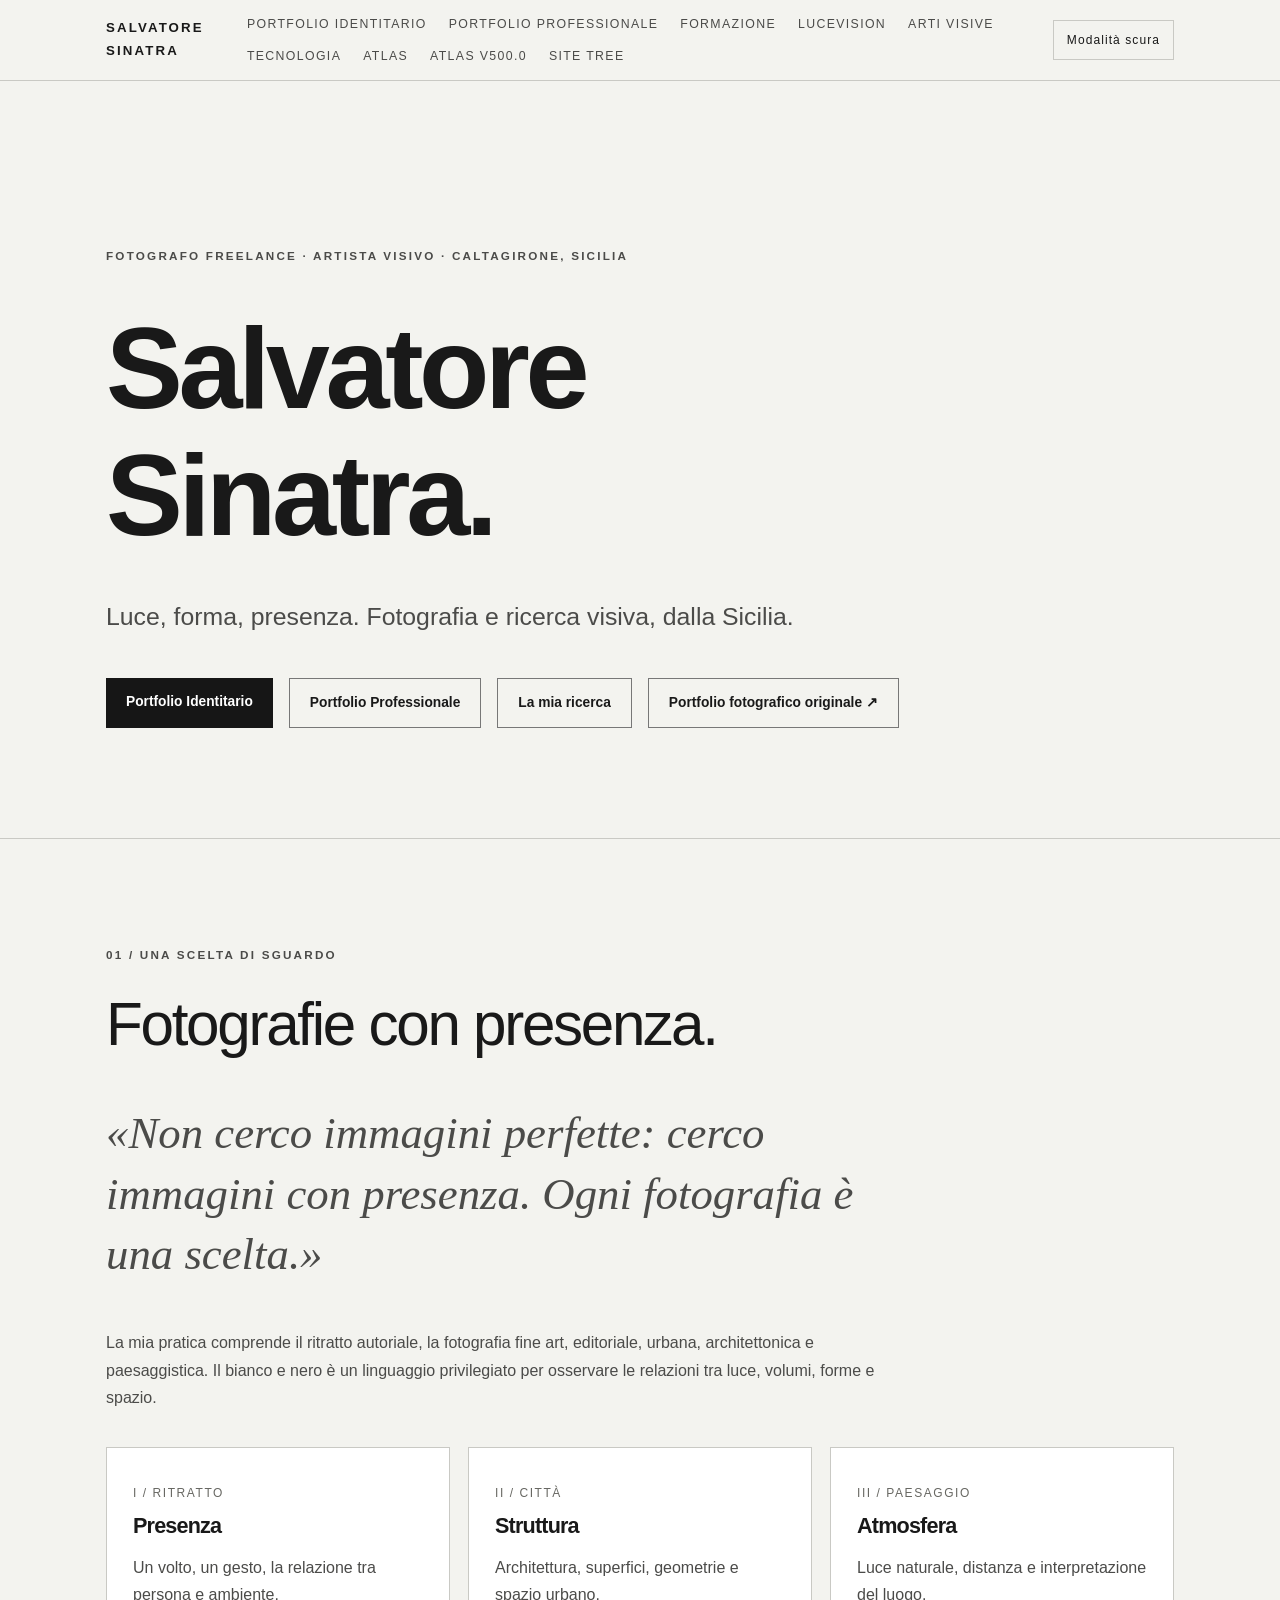
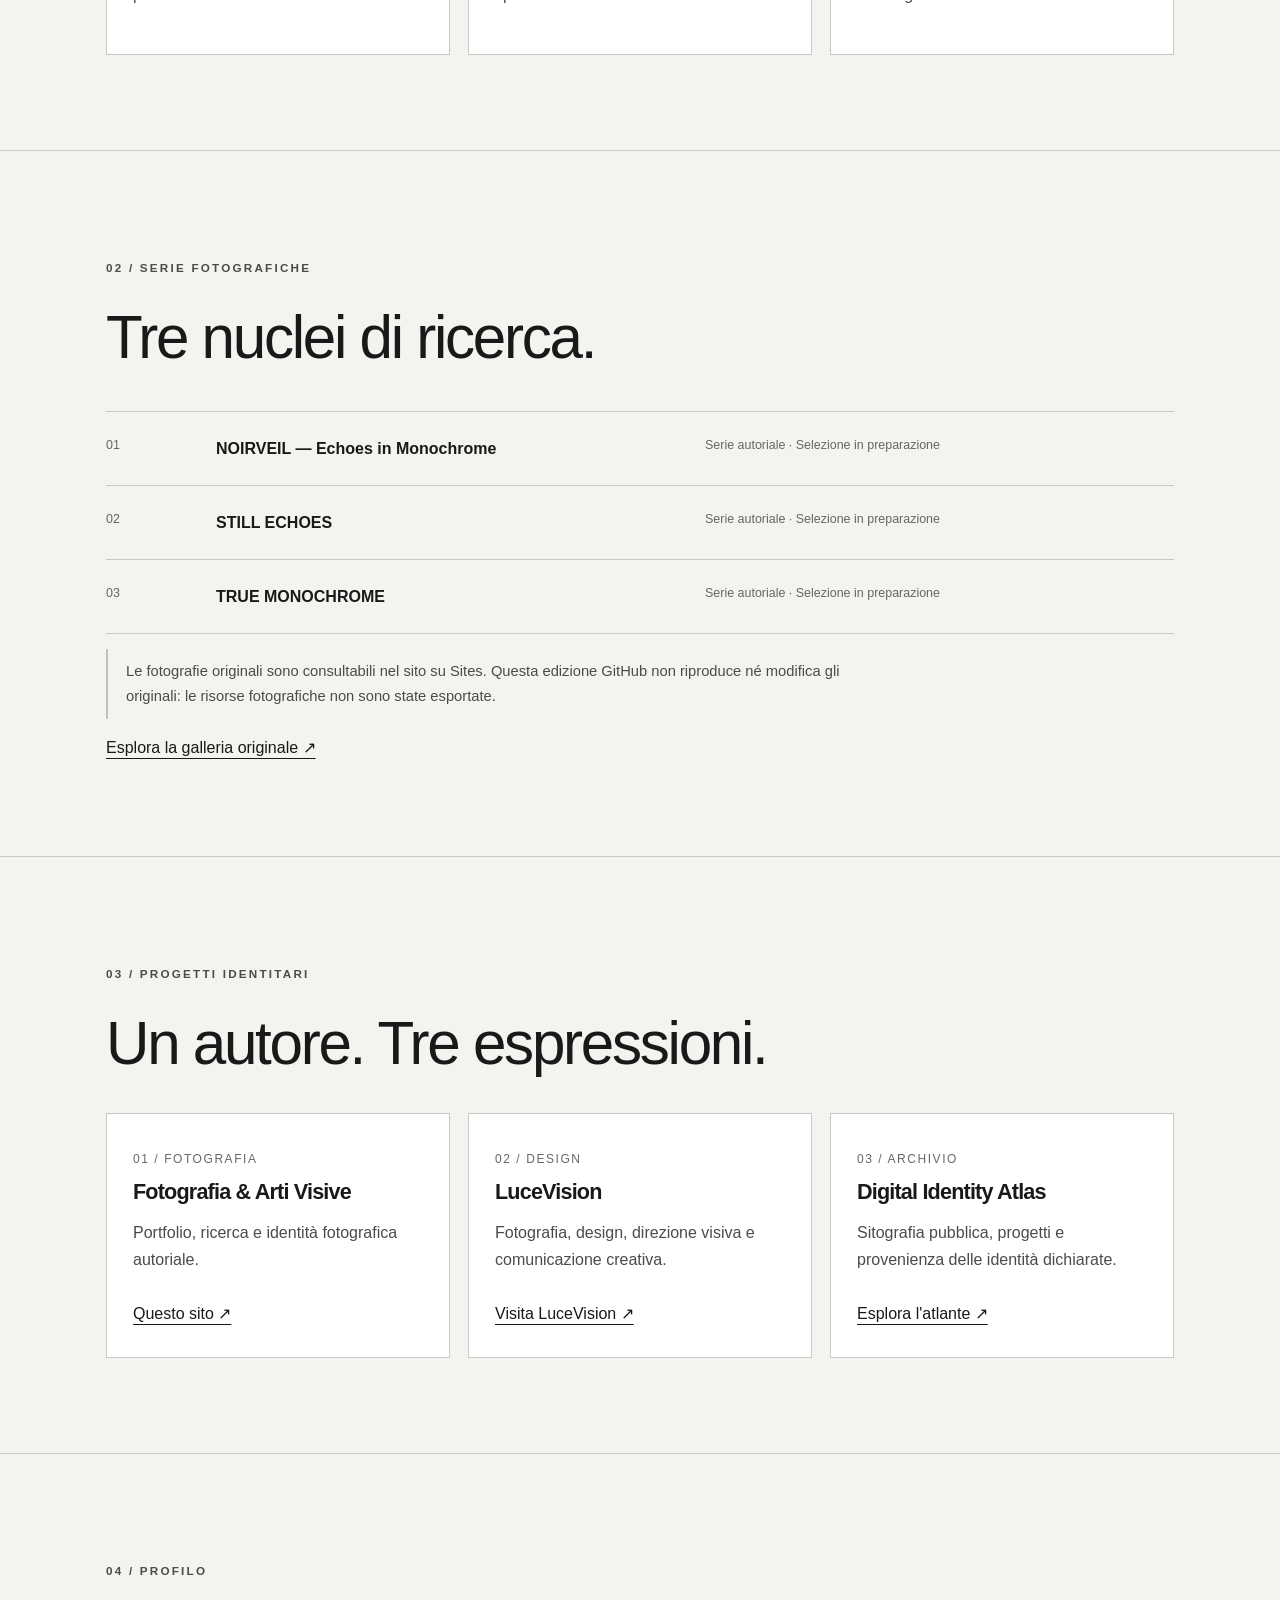
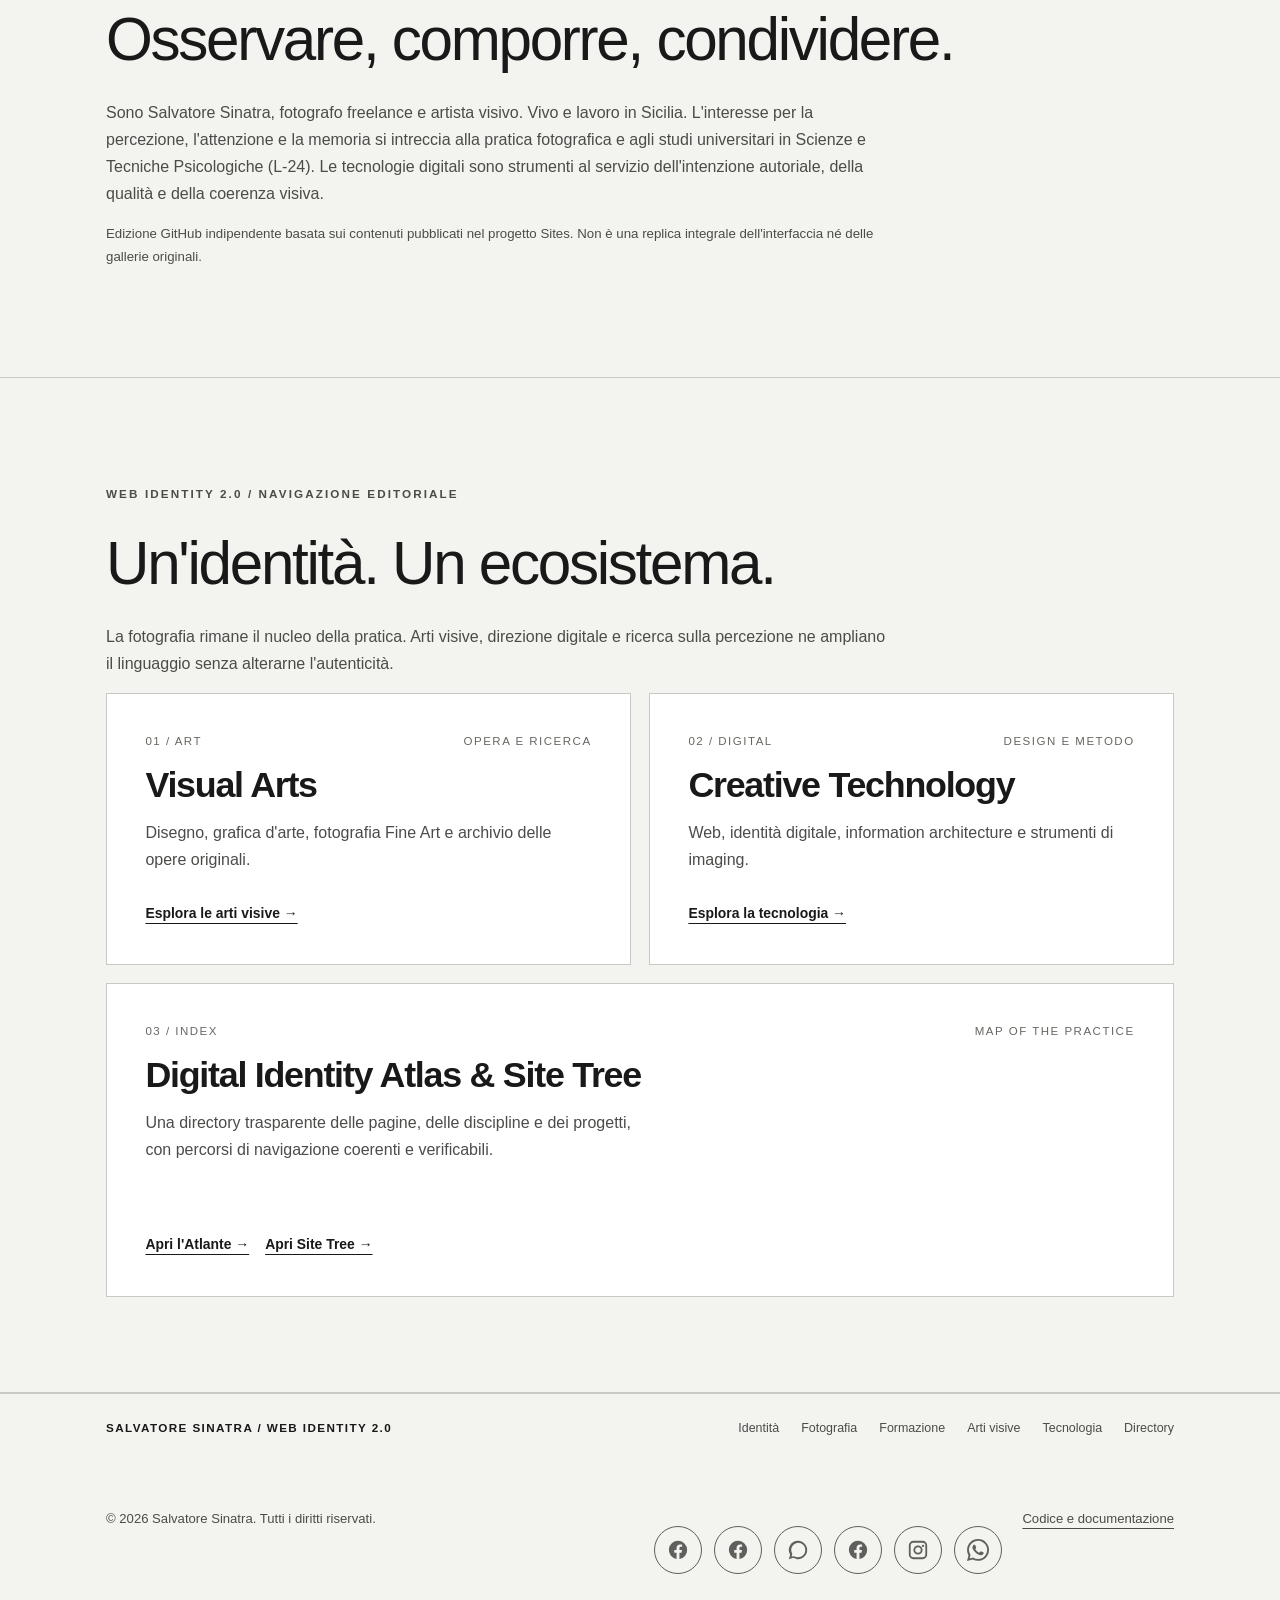
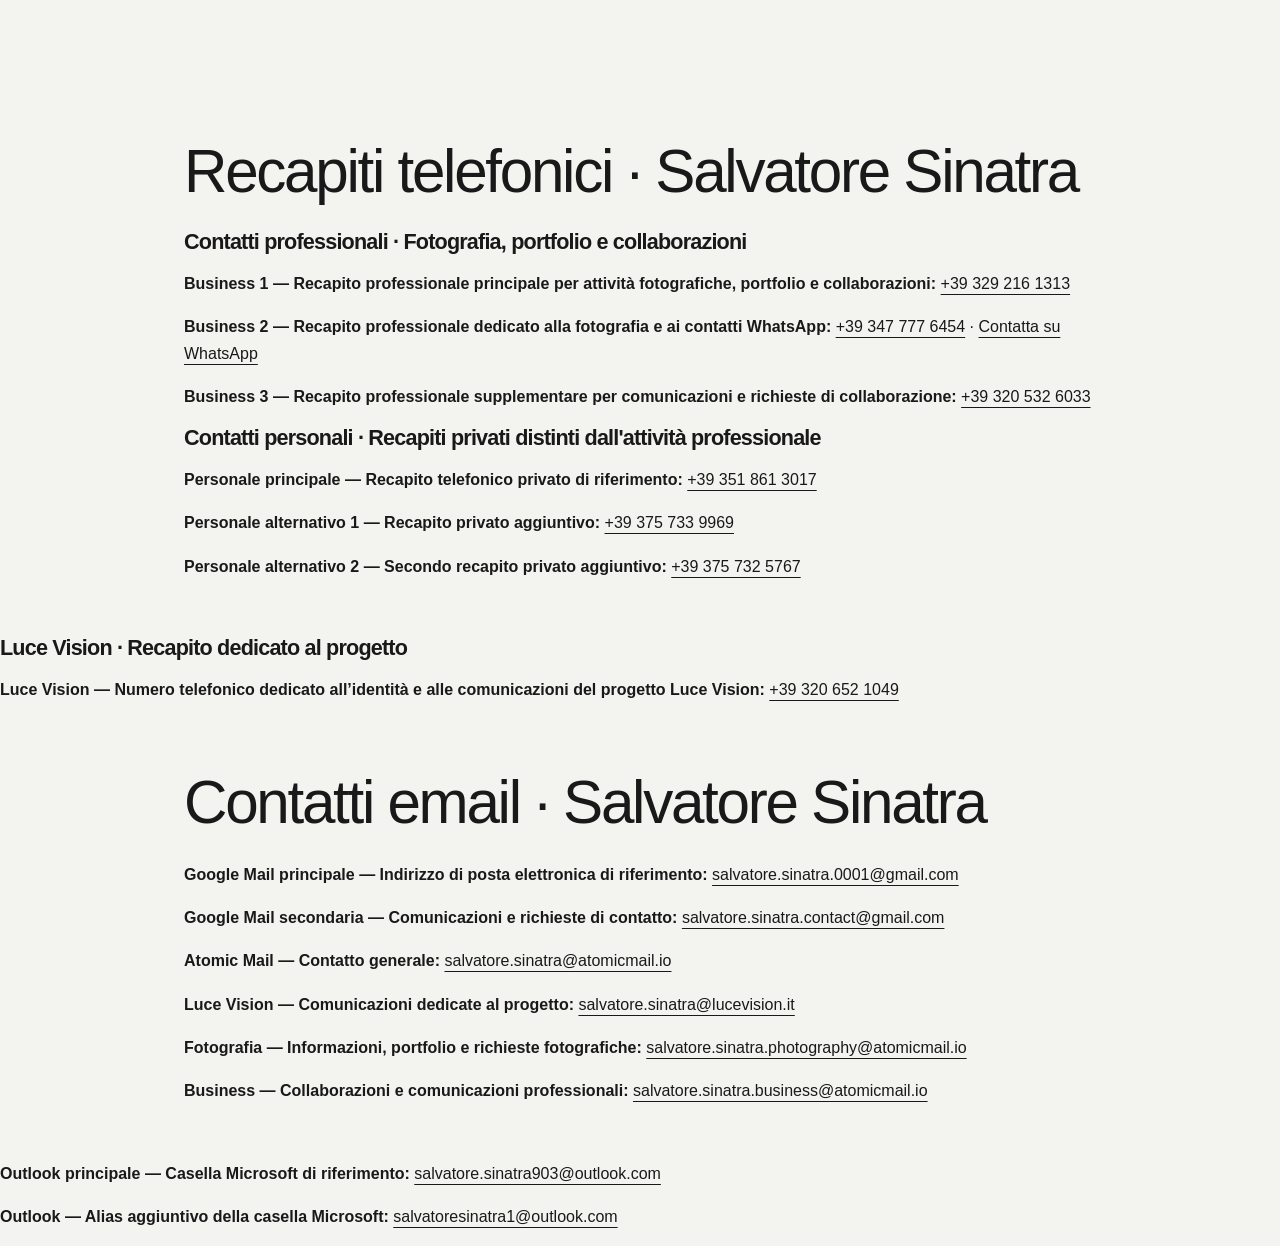
==== docs/index.html @ 0457f33d "Add confirmed Outlook primary email and Outlook alias" ====
<!doctype html><html lang="it"><head><meta charset="utf-8"><meta name="viewport" content="width=device-width,initial-scale=1"><meta name="description" content="Salvatore Sinatra, fotografo freelance e artista visivo a Caltagirone, Sicilia. Esplora identità, fotografia fine art, portfolio professionale e ricerca visiva."><meta name="theme-color" content="#0a0a0a"><meta name="robots" content="index,follow"><link rel="canonical" href="https://salvatoresinatra0001-ux.github.io/salvatore-sinatra-web/"><meta property="og:type" content="website"><meta property="og:title" content="Salvatore Sinatra | Fotografo e artista visivo in Sicilia"><meta property="og:description" content="Salvatore Sinatra, fotografo freelance e artista visivo a Caltagirone, Sicilia. Esplora identità, fotografia fine art, portfolio professionale e ricerca visiva."><title>Salvatore Sinatra | Fotografo e artista visivo in Sicilia</title><link rel="stylesheet" href="assets/style.css"><link rel="stylesheet" href="assets/identity-v2.css"><script src="assets/identity-v2.js" defer></script><meta name="author" content="Salvatore Sinatra"><meta name="referrer" content="strict-origin-when-cross-origin"><meta property="og:locale" content="it_IT"><meta property="og:site_name" content="Salvatore Sinatra"><meta property="og:url" content="https://salvatoresinatra0001-ux.github.io/salvatore-sinatra-web/"><meta name="twitter:card" content="summary"><meta name="twitter:title" content="Salvatore Sinatra | Fotografo e artista visivo in Sicilia"><meta name="twitter:description" content="Salvatore Sinatra, fotografo freelance e artista visivo a Caltagirone, Sicilia. Esplora identità, fotografia fine art, portfolio professionale e ricerca visiva."><script type="application/ld+json">{"@context":"https://schema.org","@graph":[{"@type":"Person","@id":"https://salvatoresinatra0001-ux.github.io/salvatore-sinatra-web/#salvatore-sinatra","name":"Salvatore Sinatra","url":"https://salvatoresinatra0001-ux.github.io/salvatore-sinatra-web/","jobTitle":["Freelance Photographer","Visual Artist"],"description":"Fotografo freelance e artista visivo con base a Caltagirone, Sicilia. Studente universitario L-24 in Scienze e Tecniche Psicologiche.","homeLocation":{"@type":"Place","name":"Caltagirone, Sicilia, Italia"},"knowsAbout":["Fine Art Photography","Editorial Photography","Black and White Photography","Portrait Photography","Visual Arts","Visual Communication"],"sameAs":["https://www.facebook.com/salvatore.sinatra.00.01","https://www.facebook.com/profile.php?id=61594648539977","https://www.instagram.com/salvatoresinatraofficial/","https://github.com/salvatoresinatra0001-ux"]},{"@type":"WebSite","@id":"https://salvatoresinatra0001-ux.github.io/salvatore-sinatra-web/#website","url":"https://salvatoresinatra0001-ux.github.io/salvatore-sinatra-web/","name":"Salvatore Sinatra | Fotografo e artista visivo in Sicilia","description":"Salvatore Sinatra, fotografo freelance e artista visivo a Caltagirone, Sicilia. Esplora identità, fotografia fine art, portfolio professionale e ricerca visiva.","inLanguage":"it-IT","about":{"@id":"https://salvatoresinatra0001-ux.github.io/salvatore-sinatra-web/#salvatore-sinatra"},"isPartOf":{"@id":"https://salvatoresinatra0001-ux.github.io/salvatore-sinatra-web/#website"}}]}</script><link rel="icon" type="image/svg+xml" href="favicon.svg"><meta name="design-system-version" content="10.0"><style id="ss-design-system-v10">:root{--ss10-black:#080808;--ss10-white:#f5f5f2;--ss10-muted:#a8a8a4;--ss10-border:#3b3b3b}html{scroll-behavior:smooth}body{font-kerning:normal;-webkit-font-smoothing:antialiased}img{max-width:100%;height:auto}img:not([width]):not([height]){object-fit:contain}a,button{transition:color .2s ease,border-color .2s ease,background-color .2s ease}a:focus-visible,button:focus-visible{outline:2px solid currentColor;outline-offset:4px}h1,h2,h3{text-wrap:balance}p{overflow-wrap:break-word}main{min-width:0}@media(prefers-reduced-motion:reduce){*,*::before,*::after{scroll-behavior:auto!important;animation-duration:.01ms!important;transition-duration:.01ms!important}}@media(max-width:600px){body{overflow-x:hidden}nav{max-width:100%;flex-wrap:wrap}}.ss-v10-signature{font:500 10px/1.5 system-ui,sans-serif;letter-spacing:.2em;text-transform:uppercase;opacity:.65}.ss-v10-links{display:flex;gap:16px;flex-wrap:wrap;align-items:center;justify-content:center;padding:18px 5%;border-top:1px solid currentColor;font:500 11px/1.6 system-ui,sans-serif;letter-spacing:.1em;text-transform:uppercase}.ss-v10-links a{text-decoration:underline;text-underline-offset:4px}.ss-v10-links a:hover{opacity:.65}</style></head><body><a href="#contenuto" class="skip">Vai al contenuto</a><header class="site-header"><div class="wrap bar"><a class="wordmark" href="index.html">Salvatore Sinatra</a><nav class="nav" aria-label="Navigazione principale"><a href="identity/">Portfolio Identitario</a><a href="professional/">Portfolio Professionale</a><a href="academic/">Formazione</a><a href="lucevision/">LuceVision</a><a href="visual-arts/">Arti visive</a><a href="creative-technology/">Tecnologia</a><a href="identity-atlas/">Atlas</a><a href="identity-atlas-v500/">Atlas V500.0</a><a href="site-tree/">Site Tree</a></nav><button class="theme-toggle" data-identity-theme-toggle type="button" aria-pressed="false">Modalità chiara</button></div></header><main id="contenuto">
<section class="hero"><div class="wrap"><p class="eyebrow">Fotografo freelance · Artista visivo · Caltagirone, Sicilia</p><h1>Salvatore<br>Sinatra<span aria-hidden="true">.</span></h1><p class="lead">Luce, forma, presenza. Fotografia e ricerca visiva, dalla Sicilia.</p><div class="actions"><a class="action" href="identity/">Portfolio Identitario</a><a class="action action-secondary" href="professional/">Portfolio Professionale</a><a class="action action-secondary" href="#fotografia">La mia ricerca</a><a class="action action-secondary" href="https://salvatore-sinatra.free-trail-0346.chatgpt.site" target="_blank" rel="noopener noreferrer">Portfolio fotografico originale ↗</a></div></div></section>
<section id="fotografia" class="section"><div class="wrap"><p class="eyebrow">01 / Una scelta di sguardo</p><h2>Fotografie con presenza.</h2><p class="statement">«Non cerco immagini perfette: cerco immagini con presenza. Ogni fotografia è una scelta.»</p><p>La mia pratica comprende il ritratto autoriale, la fotografia fine art, editoriale, urbana, architettonica e paesaggistica. Il bianco e nero è un linguaggio privilegiato per osservare le relazioni tra luce, volumi, forme e spazio.</p><div class="columns"><article class="panel"><span class="index">I / RITRATTO</span><h3>Presenza</h3><p>Un volto, un gesto, la relazione tra persona e ambiente.</p></article><article class="panel"><span class="index">II / CITTÀ</span><h3>Struttura</h3><p>Architettura, superfici, geometrie e spazio urbano.</p></article><article class="panel"><span class="index">III / PAESAGGIO</span><h3>Atmosfera</h3><p>Luce naturale, distanza e interpretazione del luogo.</p></article></div></div></section>
<section class="section"><div class="wrap"><p class="eyebrow">02 / Serie fotografiche</p><h2>Tre nuclei di ricerca.</h2><div class="list-rows"><div class="list-row"><span>01</span><strong>NOIRVEIL — Echoes in Monochrome</strong><span>Serie autoriale · Selezione in preparazione</span></div><div class="list-row"><span>02</span><strong>STILL ECHOES</strong><span>Serie autoriale · Selezione in preparazione</span></div><div class="list-row"><span>03</span><strong>TRUE MONOCHROME</strong><span>Serie autoriale · Selezione in preparazione</span></div></div><p class="note">Le fotografie originali sono consultabili nel sito su Sites. Questa edizione GitHub non riproduce né modifica gli originali: le risorse fotografiche non sono state esportate.</p><a href="https://salvatore-sinatra.free-trail-0346.chatgpt.site" target="_blank" rel="noopener noreferrer">Esplora la galleria originale ↗</a></div></section>
<section id="progetti" class="section"><div class="wrap"><p class="eyebrow">03 / Progetti identitari</p><h2>Un autore. Tre espressioni.</h2><div class="columns"><article class="panel"><span class="index">01 / FOTOGRAFIA</span><h3>Fotografia & Arti Visive</h3><p>Portfolio, ricerca e identità fotografica autoriale.</p><a href="index.html">Questo sito ↗</a></article><article class="panel"><span class="index">02 / DESIGN</span><h3>LuceVision</h3><p>Fotografia, design, direzione visiva e comunicazione creativa.</p><a href="lucevision/">Visita LuceVision ↗</a></article><article class="panel"><span class="index">03 / ARCHIVIO</span><h3>Digital Identity Atlas</h3><p>Sitografia pubblica, progetti e provenienza delle identità dichiarate.</p><a href="identity-atlas/">Esplora l'atlante ↗</a></article></div></div></section>
<section class="section"><div class="wrap"><p class="eyebrow">04 / Profilo</p><h2>Osservare, comporre, condividere.</h2><p>Sono Salvatore Sinatra, fotografo freelance e artista visivo. Vivo e lavoro in Sicilia. L'interesse per la percezione, l'attenzione e la memoria si intreccia alla pratica fotografica e agli studi universitari in Scienze e Tecniche Psicologiche (L-24). Le tecnologie digitali sono strumenti al servizio dell'intenzione autoriale, della qualità e della coerenza visiva.</p><p class="mini">Edizione GitHub indipendente basata sui contenuti pubblicati nel progetto Sites. Non è una replica integrale dell'interfaccia né delle gallerie originali.</p></div></section><section class="section" id="ecosistema"><div class="wrap">
<p class="identity-eyebrow">Web Identity 2.0 / Navigazione editoriale</p>
<h2>Un'identità. Un ecosistema.</h2>
<p>La fotografia rimane il nucleo della pratica. Arti visive, direzione digitale e ricerca sulla percezione ne ampliano il linguaggio senza alterarne l'autenticità.</p>
<div class="identity-grid">
<article class="identity-feature"><div class="identity-index"><span>01 / Art</span><span>Opera e ricerca</span></div><h3>Visual Arts</h3><p>Disegno, grafica d'arte, fotografia Fine Art e archivio delle opere originali.</p><a href="visual-arts/">Esplora le arti visive →</a></article>
<article class="identity-feature"><div class="identity-index"><span>02 / Digital</span><span>Design e metodo</span></div><h3>Creative Technology</h3><p>Web, identità digitale, information architecture e strumenti di imaging.</p><a href="creative-technology/">Esplora la tecnologia →</a></article>
<article class="identity-feature"><div class="identity-index"><span>03 / Index</span><span>Map of the practice</span></div><h3>Digital Identity Atlas &amp; Site Tree</h3><p>Una directory trasparente delle pagine, delle discipline e dei progetti, con percorsi di navigazione coerenti e verificabili.</p>
<div class="actions"><a href="identity-atlas/">Apri l'Atlante →</a><a href="site-tree/">Apri Site Tree →</a></div></article>
</div></div></section></main><nav class="global-explore" aria-label="Altre sezioni"><div class="wrap global-explore-inner"><strong>Salvatore Sinatra / Web Identity 2.0</strong><a href="identity/">Identità</a><a href="professional/">Fotografia</a><a href="academic/">Formazione</a><a href="visual-arts/">Arti visive</a><a href="creative-technology/">Tecnologia</a><a href="site-tree/">Directory</a></div></nav><footer class="footer"><div class="wrap flex"><span>© 2026 Salvatore Sinatra. Tutti i diritti riservati.</span><div class="foot-links"><official-social-links></official-social-links><script src="assets/official-social-links.js" defer></script><a href="https://github.com/salvatoresinatra0001-ux/salvatore-sinatra-web" target="_blank" rel="noopener noreferrer">Codice e documentazione</a></div></div></footer><!-- SS-CONTACTS-START --><section aria-label="Recapiti personali e professionali di Salvatore Sinatra" class="ss-contacts" style="padding:1.5rem;max-width:960px;margin:1rem auto"><h2>Recapiti telefonici · Salvatore Sinatra</h2><h3>Contatti professionali · Fotografia, portfolio e collaborazioni</h3><p><strong>Business 1 — Recapito professionale principale per attività fotografiche, portfolio e collaborazioni:</strong> <a href="tel:+393292161313">+39 329 216 1313</a></p><p><strong>Business 2 — Recapito professionale dedicato alla fotografia e ai contatti WhatsApp:</strong> <a href="tel:+393477776454">+39 347 777 6454</a> · <a href="https://wa.me/393477776454" target="_blank" rel="noopener noreferrer">Contatta su WhatsApp</a></p><p><strong>Business 3 — Recapito professionale supplementare per comunicazioni e richieste di collaborazione:</strong> <a href="tel:+393205326033">+39 320 532 6033</a></p><h3>Contatti personali · Recapiti privati distinti dall'attività professionale</h3><p><strong>Personale principale — Recapito telefonico privato di riferimento:</strong> <a href="tel:+393518613017">+39 351 861 3017</a></p><p><strong>Personale alternativo 1 — Recapito privato aggiuntivo:</strong> <a href="tel:+393757339969">+39 375 733 9969</a></p><p><strong>Personale alternativo 2 — Secondo recapito privato aggiuntivo:</strong> <a href="tel:+393757325767">+39 375 732 5767</a></p></section><h3>Luce Vision · Recapito dedicato al progetto</h3><p><strong>Luce Vision — Numero telefonico dedicato all’identità e alle comunicazioni del progetto Luce Vision:</strong> <a href="tel:+393206521049">+39 320 652 1049</a></p><!-- SS-CONTACTS-END --><!-- SS-EMAILS-START --><section aria-label="Indirizzi email personali e professionali di Salvatore Sinatra" class="ss-emails" style="padding:1.5rem;max-width:960px;margin:1rem auto"><h2>Contatti email · Salvatore Sinatra</h2><p><strong>Google Mail principale — Indirizzo di posta elettronica di riferimento:</strong> <a href="mailto:salvatore.sinatra.0001@gmail.com">salvatore.sinatra.0001@gmail.com</a></p><p><strong>Google Mail secondaria — Comunicazioni e richieste di contatto:</strong> <a href="mailto:salvatore.sinatra.contact@gmail.com">salvatore.sinatra.contact@gmail.com</a></p><p><strong>Atomic Mail — Contatto generale:</strong> <a href="mailto:salvatore.sinatra@atomicmail.io">salvatore.sinatra@atomicmail.io</a></p><p><strong>Luce Vision — Comunicazioni dedicate al progetto:</strong> <a href="mailto:salvatore.sinatra@lucevision.it">salvatore.sinatra@lucevision.it</a></p><p><strong>Fotografia — Informazioni, portfolio e richieste fotografiche:</strong> <a href="mailto:salvatore.sinatra.photography@atomicmail.io">salvatore.sinatra.photography@atomicmail.io</a></p><p><strong>Business — Collaborazioni e comunicazioni professionali:</strong> <a href="mailto:salvatore.sinatra.business@atomicmail.io">salvatore.sinatra.business@atomicmail.io</a></p></section><p><strong>Outlook principale — Casella Microsoft di riferimento:</strong> <a href="mailto:salvatore.sinatra903@outlook.com">salvatore.sinatra903@outlook.com</a></p><p><strong>Outlook — Alias aggiuntivo della casella Microsoft:</strong> <a href="mailto:salvatoresinatra1@outlook.com">salvatoresinatra1@outlook.com</a></p><!-- SS-EMAILS-END --></body></html>
---- docs/assets/style.css ----
:root{color-scheme:dark;--bg:#0a0a0a;--panel:#141414;--line:#333;--fg:#f2f0eb;--mute:#b8b6b1;--soft:#8e8c89;--w:1120px}*{box-sizing:border-box}html{scroll-behavior:smooth}body{margin:0;background:var(--bg);color:var(--fg);font:16px/1.7 -apple-system,BlinkMacSystemFont,"Segoe UI",sans-serif}a{color:inherit;text-decoration-thickness:1px;text-underline-offset:5px}a:hover{color:#fff}a:focus-visible,button:focus-visible{outline:2px solid white;outline-offset:4px}.skip{position:absolute;left:-999px;top:0;background:white;color:black;padding:1rem;z-index:99}.skip:focus{left:0}.wrap{max-width:var(--w);margin:auto;padding:0 26px}.site-header{border-bottom:1px solid var(--line)}.bar{display:flex;align-items:center;justify-content:space-between;gap:20px;min-height:80px}.wordmark{font-size:.83rem;font-weight:750;letter-spacing:.16em;text-decoration:none;text-transform:uppercase}.nav{display:flex;flex-wrap:wrap;gap:11px 22px}.nav a{font-size:.77rem;text-transform:uppercase;letter-spacing:.11em;text-decoration:none;color:var(--mute)}.nav a[aria-current=page],.nav a:hover{color:white}.eyebrow{letter-spacing:.19em;font-size:.73rem;text-transform:uppercase;color:var(--mute);font-weight:600}.hero{padding:clamp(90px,12vw,185px) 0 110px;border-bottom:1px solid var(--line)}h1,h2,h3{line-height:1.1;letter-spacing:-.038em}h1{font-size:clamp(3.15rem,9vw,8.6rem);font-weight:550;margin:.34em 0;max-width:990px}h2{font-size:clamp(2.05rem,4.7vw,4rem);font-weight:500;margin:.45em 0 25px}h3{font-size:1.35rem;font-weight:550;margin:.4em 0}.lead{max-width:690px;font-size:clamp(1.13rem,2.3vw,1.55rem);color:var(--mute);line-height:1.55}.section{padding:95px 0;border-bottom:1px solid var(--line)}.section p{max-width:780px;color:var(--mute)}.columns{display:grid;grid-template-columns:repeat(3,minmax(0,1fr));gap:18px;margin-top:36px}.panel{padding:30px 26px;background:var(--panel);border:1px solid #292929;min-height:190px}.panel .index{font-size:.75rem;letter-spacing:.13em;color:var(--soft)}.panel p{color:var(--mute)}.panel a{display:inline-block;margin-top:10px}.wide-panel{padding:35px;border:1px solid var(--line);margin:25px 0}.statement{font-family:Georgia,"Times New Roman",serif;font-style:italic;font-size:clamp(1.7rem,3.5vw,3.2rem);line-height:1.35;max-width:900px}.actions{display:flex;flex-wrap:wrap;gap:16px;margin-top:42px}.action{display:inline-block;background:var(--fg);color:#101010;text-decoration:none;padding:12px 20px;font-weight:650;font-size:.86rem}.action:hover{background:#d6d5d1;color:#101010}.action-secondary{background:transparent;border:1px solid #6b6b6b;color:var(--fg)}.action-secondary:hover{color:black}.mini{font-size:.83rem;color:var(--soft)}.footer{padding:45px 0 80px;font-size:.82rem;color:var(--mute)}.footer .flex{display:flex;justify-content:space-between;gap:25px;flex-wrap:wrap}.foot-links{display:flex;gap:20px;flex-wrap:wrap}.pill{display:inline-block;border:1px solid #555;padding:5px 12px;margin:3px 7px 3px 0;font-size:.78rem;letter-spacing:.05em}.note{border-left:2px solid #bfbfbf;padding:10px 18px;color:var(--mute);font-size:.92rem}ul.simple{padding-left:1.25rem;color:var(--mute)}.list-rows{border-top:1px solid var(--line);margin-top:40px}.list-row{display:grid;grid-template-columns:90px 1fr 1fr;gap:20px;padding:23px 0;border-bottom:1px solid var(--line)}.list-row span{color:var(--soft);font-size:.78rem}.list-row strong{font-weight:550}.list-row a{color:var(--mute)}@media(max-width:760px){.bar{align-items:flex-start;flex-direction:column;padding:24px 0}.nav{gap:12px 18px}.hero{padding:80px 0}.section{padding:68px 0}.columns{grid-template-columns:1fr}.list-row{grid-template-columns:40px 1fr;gap:12px}.list-row a{grid-column:2}}@media(prefers-reduced-motion:reduce){html{scroll-behavior:auto}}
---- docs/assets/identity-v2.css ----
/* Salvatore Sinatra — Identity Web System 2.0 / additive layer */
:root{--identity-gap:clamp(24px,4vw,60px)}
html{scroll-padding-top:24px}
body{transition:background-color .24s ease,color .24s ease}
body[data-theme="light"]{--bg:#f3f3ef;--panel:#fff;--line:#c9c9c4;--fg:#191919;--mute:#4b4b49;--soft:#676762;color-scheme:light}
body[data-theme="dark"]{--bg:#080808;--panel:#141414;--line:#333;--fg:#f4f3ef;--mute:#b8b7b3;--soft:#999792;color-scheme:dark}
body[data-theme="light"] .panel{border-color:var(--line)}
body[data-theme="light"] .nav a[aria-current=page],body[data-theme="light"] .nav a:hover,body[data-theme="light"] a:hover{color:var(--fg)}
body[data-theme="light"] .action{background:#161616;color:#fff}
body[data-theme="light"] .action-secondary{background:transparent;color:var(--fg);border-color:#777}
body[data-theme="light"] .action-secondary:hover{background:#161616;color:#fff}
body[data-theme="light"] .wordmark{color:var(--fg)}
body[data-theme="light"] .site-header{background:var(--bg)}
.site-header{position:relative;z-index:10}
.theme-toggle{background:transparent;color:var(--fg);border:1px solid var(--line);padding:9px 13px;border-radius:0;font:inherit;font-size:.75rem;letter-spacing:.09em;white-space:nowrap;cursor:pointer}
.theme-toggle:hover{border-color:var(--mute)}
.nav a{text-decoration:none}
.nav a:hover{text-decoration:underline;text-underline-offset:.55em}
.identity-eyebrow{font-size:.73rem;letter-spacing:.18em;text-transform:uppercase;color:var(--soft);font-weight:650}
.identity-grid{display:grid;grid-template-columns:repeat(12,minmax(0,1fr));gap:18px}
.identity-feature{grid-column:span 6;padding:clamp(24px,3vw,42px);border:1px solid var(--line);background:var(--panel);display:flex;flex-direction:column;align-items:flex-start;min-height:240px}
.identity-feature:nth-child(3n){grid-column:span 12}
.identity-feature h3{font-size:clamp(1.5rem,2.8vw,2.6rem);letter-spacing:-.035em;margin:14px 0}
.identity-feature p{margin:0 0 auto;max-width:56ch;color:var(--mute)}
.identity-feature a{margin-top:28px;font-size:.87rem;font-weight:600;text-underline-offset:5px}
.identity-index{display:flex;justify-content:space-between;gap:15px;width:100%;font-size:.72rem;text-transform:uppercase;letter-spacing:.13em;color:var(--soft)}
.identity-rule{height:1px;background:var(--line);margin:30px 0}
.identity-split{display:grid;grid-template-columns:minmax(0,1fr) minmax(0,1.5fr);gap:var(--identity-gap)}
.identity-split p{margin-top:0}
.identity-statement{font-family:Georgia,"Times New Roman",serif;font-size:clamp(1.55rem,3vw,3.2rem);font-style:italic;line-height:1.3;max-width:34ch}
.identity-pill{display:inline-block;border:1px solid var(--line);padding:4px 10px;margin:4px 6px 4px 0;color:var(--mute);font-size:.76rem}
.identity-figure{min-height:210px;border:1px solid var(--line);padding:clamp(24px,4vw,50px);display:flex;flex-direction:column;justify-content:space-between;background:var(--panel)}
.identity-figure .large{font-family:Georgia,"Times New Roman",serif;font-size:clamp(2.7rem,8vw,7rem);line-height:1;letter-spacing:-.07em}
.identity-figure small{font-size:.7rem;letter-spacing:.13em;text-transform:uppercase;color:var(--soft)}
.identity-notice{border-left:2px solid var(--fg);padding:12px 20px;color:var(--mute);font-size:.9rem}
.global-explore{border-top:1px solid var(--line);padding:24px 0;background:var(--bg)}
.global-explore-inner{display:flex;flex-wrap:wrap;align-items:center;gap:8px 22px}
.global-explore strong{font-size:.73rem;letter-spacing:.12em;text-transform:uppercase;margin-right:auto}
.global-explore a{font-size:.78rem;color:var(--mute);text-decoration:none}
.global-explore a:hover{color:var(--fg);text-decoration:underline}
@media(max-width:760px){
  .identity-grid{grid-template-columns:1fr}
  .identity-feature,.identity-feature:nth-child(3n){grid-column:span 1;min-height:0}
  .identity-split{grid-template-columns:1fr}
  .global-explore-inner{align-items:flex-start}
}
@media(prefers-reduced-motion:reduce){body{transition:none}}

/* Portfolio legacy-page compatibility */
body[data-theme="light"]{--muted:#50504b}
body[data-theme="dark"]{--muted:#b8b7b3}
body[data-theme="light"] .card,body[data-theme="light"] .links a,body[data-theme="light"] .tag{border-color:var(--line)}
body[data-theme="light"] a:hover{color:var(--fg)}
body[data-theme="light"] .action:hover{color:#fff}
body[data-theme="light"] .theme-toggle:hover{color:var(--fg)}
body[data-theme="light"] nav a[aria-current="page"]{color:var(--fg);text-decoration:underline;text-underline-offset:5px}
body[data-theme="light"] a:focus-visible,body[data-theme="light"] button:focus-visible{outline-color:var(--fg)}
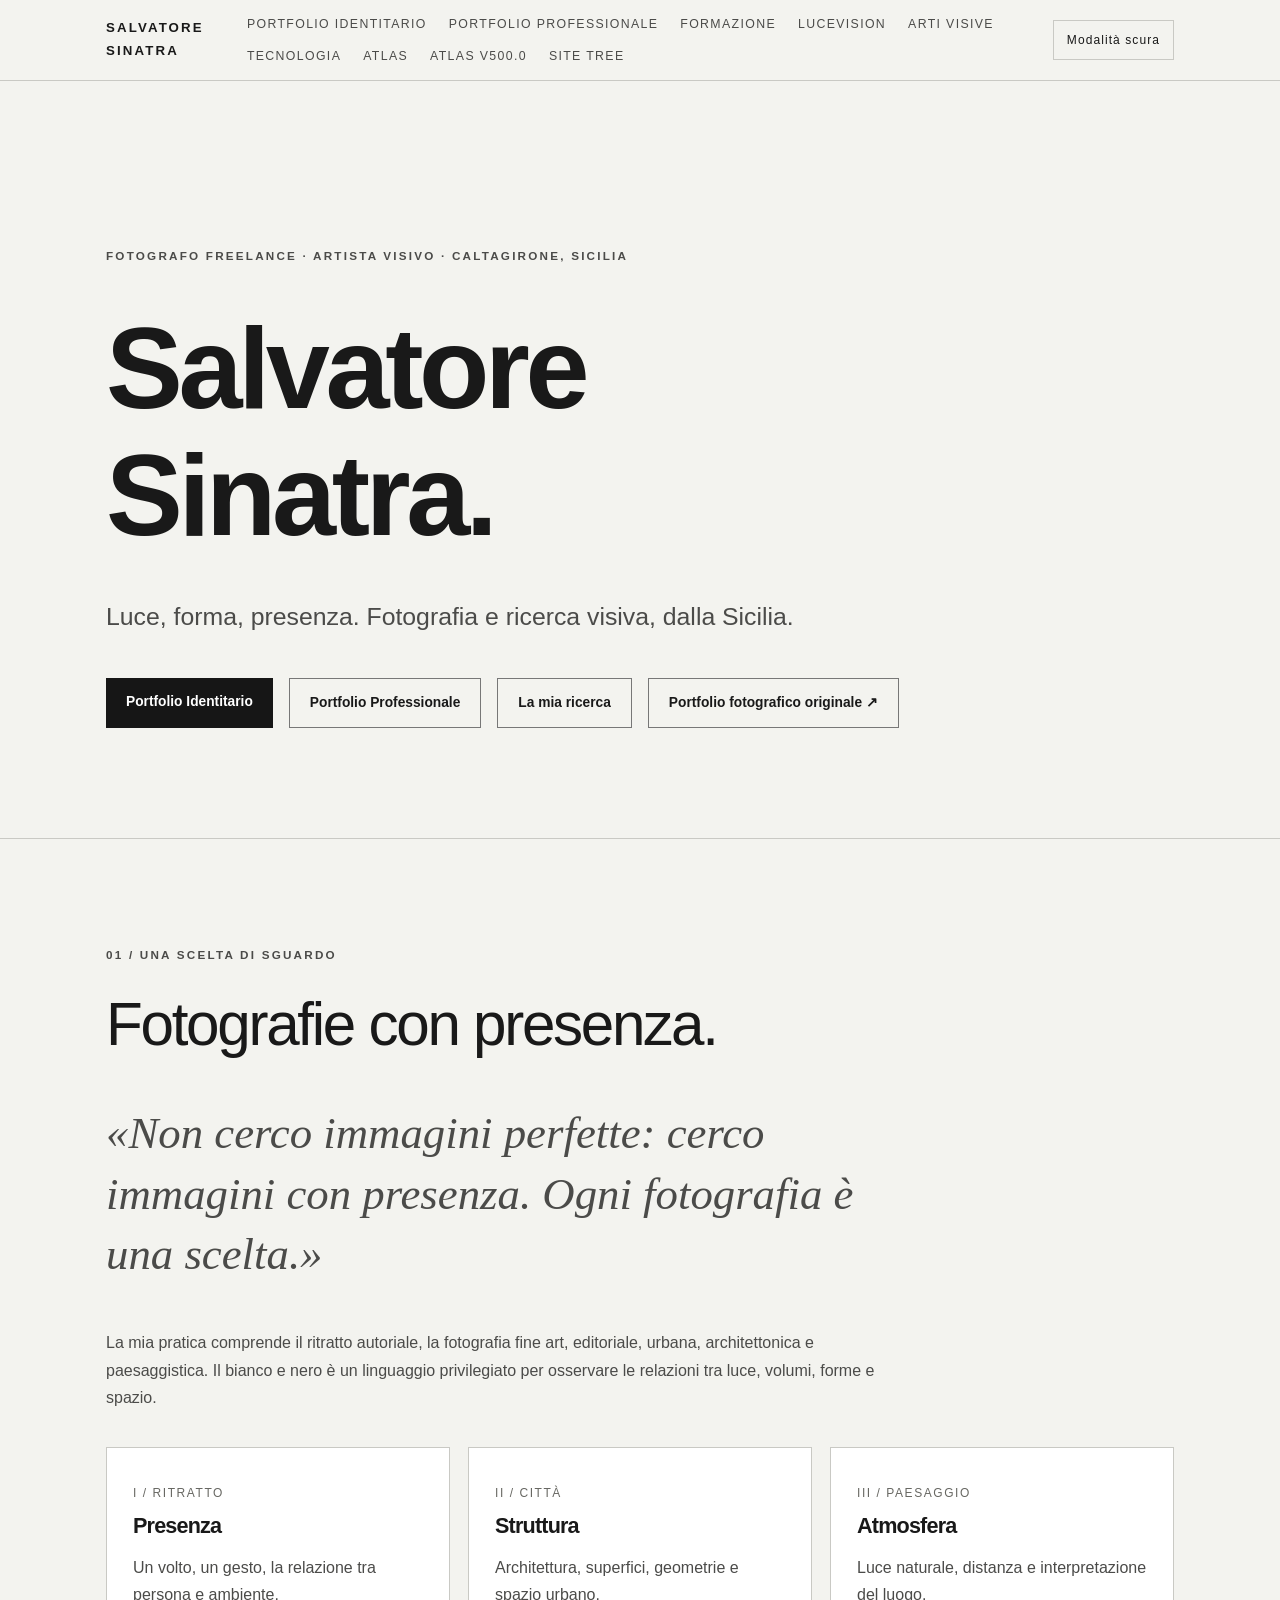
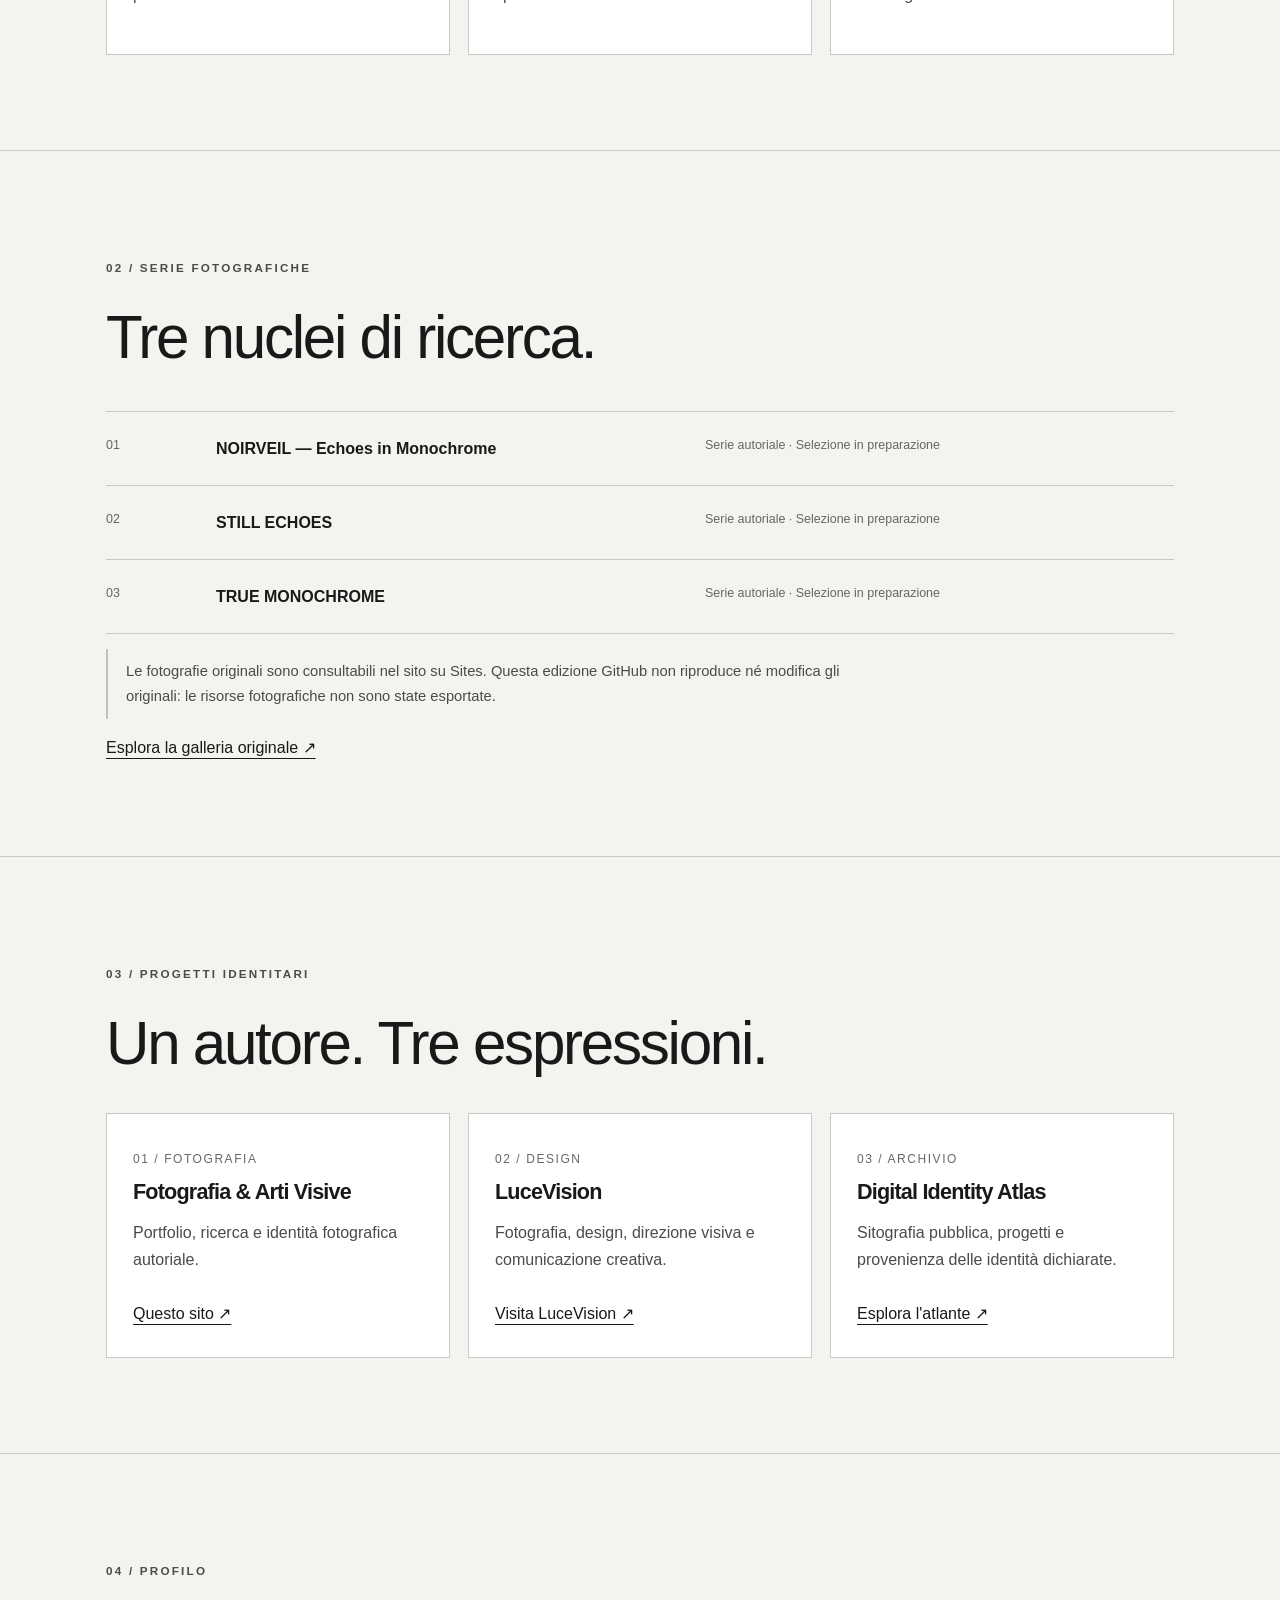
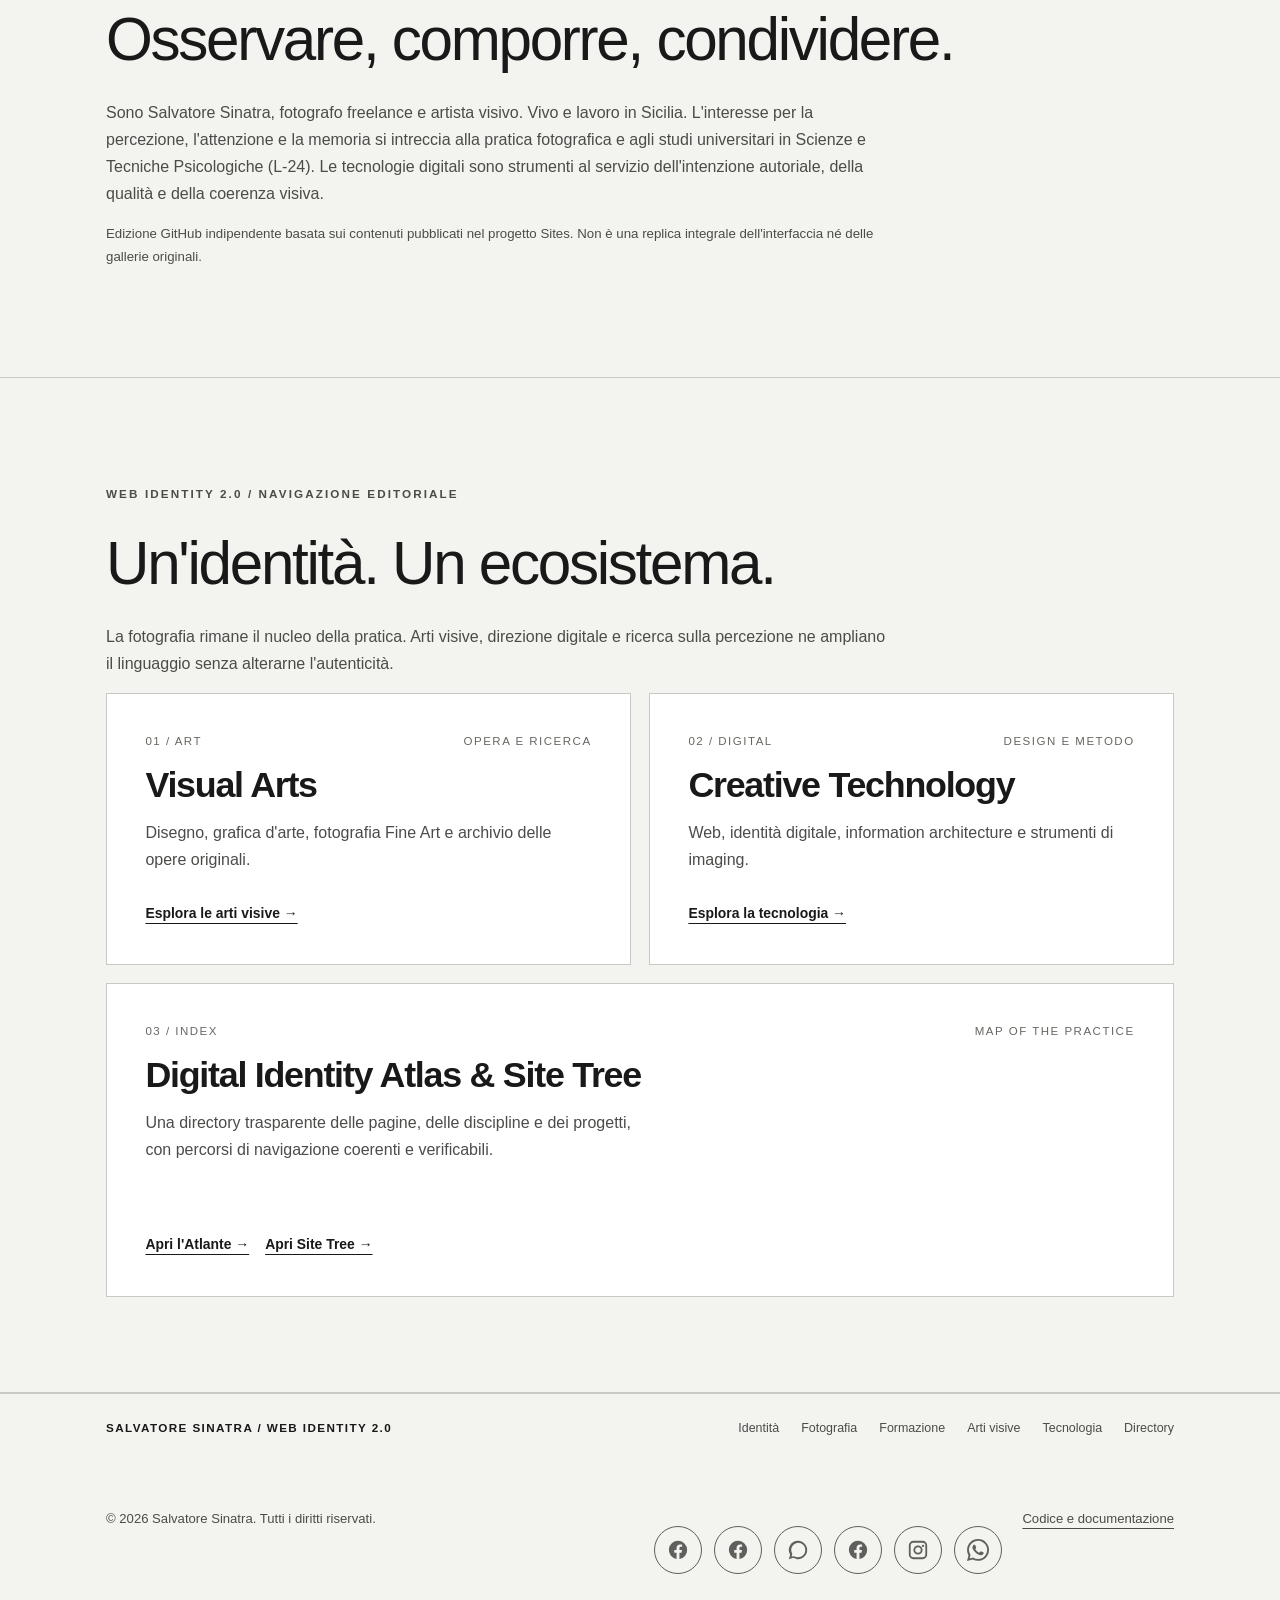
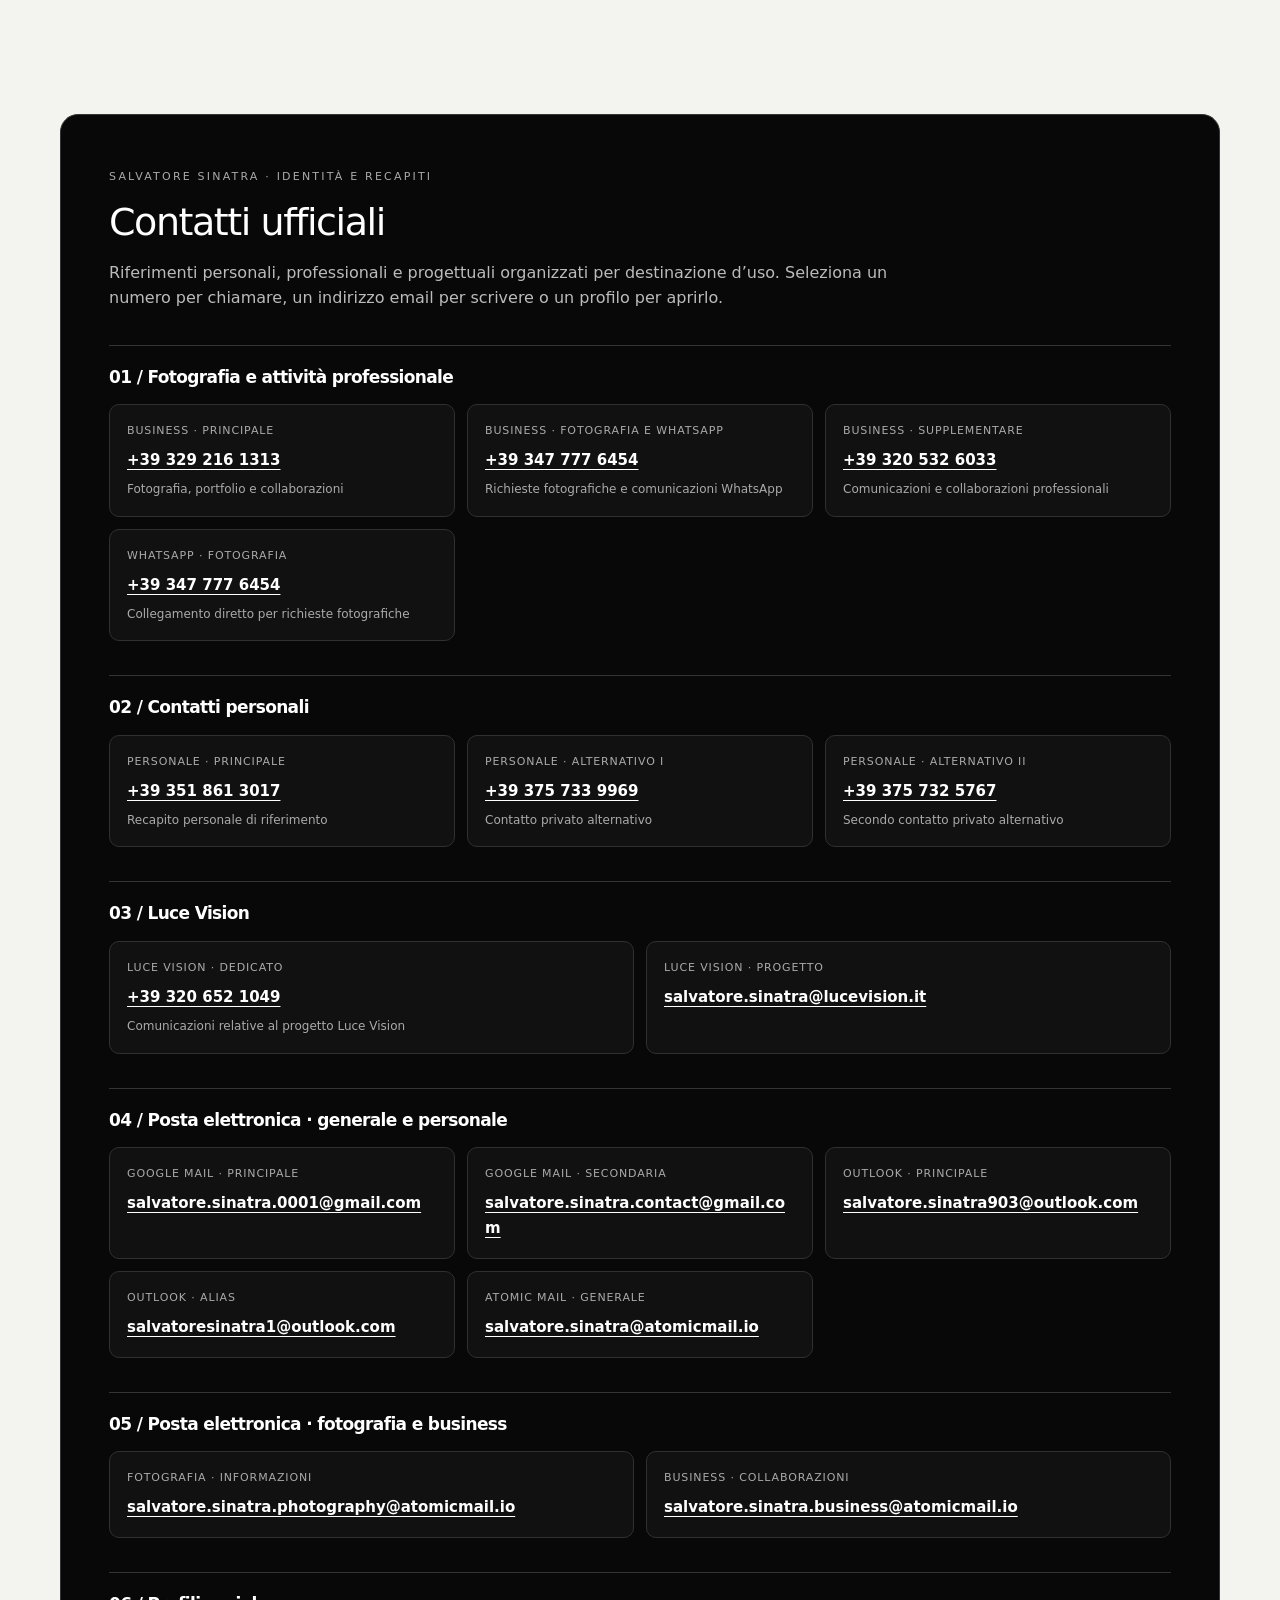
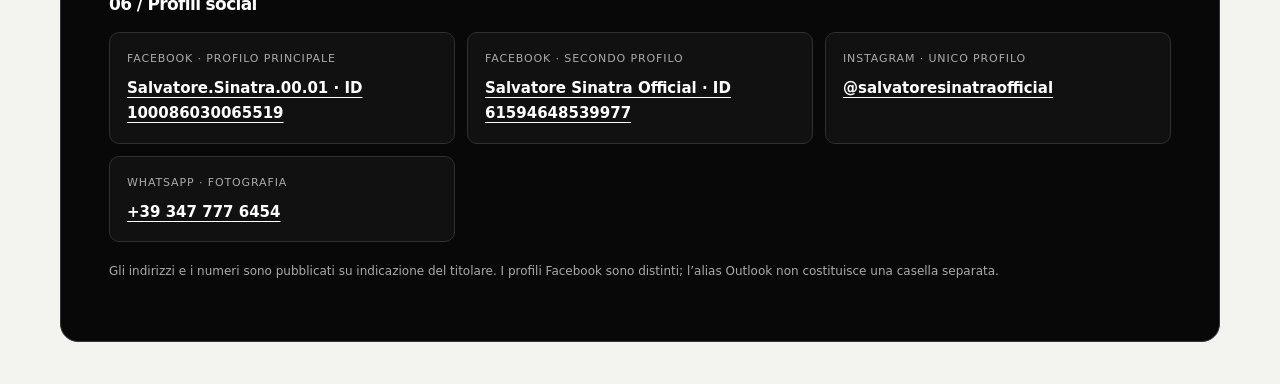
==== commit 0c2d82aa: "Unify and redesign all verified contact channels and social identities" ====
--- a/docs/index.html
+++ b/docs/index.html
@@ -12,4 +12,4 @@
 <article class="identity-feature"><div class="identity-index"><span>02 / Digital</span><span>Design e metodo</span></div><h3>Creative Technology</h3><p>Web, identità digitale, information architecture e strumenti di imaging.</p><a href="creative-technology/">Esplora la tecnologia →</a></article>
 <article class="identity-feature"><div class="identity-index"><span>03 / Index</span><span>Map of the practice</span></div><h3>Digital Identity Atlas &amp; Site Tree</h3><p>Una directory trasparente delle pagine, delle discipline e dei progetti, con percorsi di navigazione coerenti e verificabili.</p>
 <div class="actions"><a href="identity-atlas/">Apri l'Atlante →</a><a href="site-tree/">Apri Site Tree →</a></div></article>
-</div></div></section></main><nav class="global-explore" aria-label="Altre sezioni"><div class="wrap global-explore-inner"><strong>Salvatore Sinatra / Web Identity 2.0</strong><a href="identity/">Identità</a><a href="professional/">Fotografia</a><a href="academic/">Formazione</a><a href="visual-arts/">Arti visive</a><a href="creative-technology/">Tecnologia</a><a href="site-tree/">Directory</a></div></nav><footer class="footer"><div class="wrap flex"><span>© 2026 Salvatore Sinatra. Tutti i diritti riservati.</span><div class="foot-links"><official-social-links></official-social-links><script src="assets/official-social-links.js" defer></script><a href="https://github.com/salvatoresinatra0001-ux/salvatore-sinatra-web" target="_blank" rel="noopener noreferrer">Codice e documentazione</a></div></div></footer><!-- SS-CONTACTS-START --><section aria-label="Recapiti personali e professionali di Salvatore Sinatra" class="ss-contacts" style="padding:1.5rem;max-width:960px;margin:1rem auto"><h2>Recapiti telefonici · Salvatore Sinatra</h2><h3>Contatti professionali · Fotografia, portfolio e collaborazioni</h3><p><strong>Business 1 — Recapito professionale principale per attività fotografiche, portfolio e collaborazioni:</strong> <a href="tel:+393292161313">+39 329 216 1313</a></p><p><strong>Business 2 — Recapito professionale dedicato alla fotografia e ai contatti WhatsApp:</strong> <a href="tel:+393477776454">+39 347 777 6454</a> · <a href="https://wa.me/393477776454" target="_blank" rel="noopener noreferrer">Contatta su WhatsApp</a></p><p><strong>Business 3 — Recapito professionale supplementare per comunicazioni e richieste di collaborazione:</strong> <a href="tel:+393205326033">+39 320 532 6033</a></p><h3>Contatti personali · Recapiti privati distinti dall'attività professionale</h3><p><strong>Personale principale — Recapito telefonico privato di riferimento:</strong> <a href="tel:+393518613017">+39 351 861 3017</a></p><p><strong>Personale alternativo 1 — Recapito privato aggiuntivo:</strong> <a href="tel:+393757339969">+39 375 733 9969</a></p><p><strong>Personale alternativo 2 — Secondo recapito privato aggiuntivo:</strong> <a href="tel:+393757325767">+39 375 732 5767</a></p></section><h3>Luce Vision · Recapito dedicato al progetto</h3><p><strong>Luce Vision — Numero telefonico dedicato all’identità e alle comunicazioni del progetto Luce Vision:</strong> <a href="tel:+393206521049">+39 320 652 1049</a></p><!-- SS-CONTACTS-END --><!-- SS-EMAILS-START --><section aria-label="Indirizzi email personali e professionali di Salvatore Sinatra" class="ss-emails" style="padding:1.5rem;max-width:960px;margin:1rem auto"><h2>Contatti email · Salvatore Sinatra</h2><p><strong>Google Mail principale — Indirizzo di posta elettronica di riferimento:</strong> <a href="mailto:salvatore.sinatra.0001@gmail.com">salvatore.sinatra.0001@gmail.com</a></p><p><strong>Google Mail secondaria — Comunicazioni e richieste di contatto:</strong> <a href="mailto:salvatore.sinatra.contact@gmail.com">salvatore.sinatra.contact@gmail.com</a></p><p><strong>Atomic Mail — Contatto generale:</strong> <a href="mailto:salvatore.sinatra@atomicmail.io">salvatore.sinatra@atomicmail.io</a></p><p><strong>Luce Vision — Comunicazioni dedicate al progetto:</strong> <a href="mailto:salvatore.sinatra@lucevision.it">salvatore.sinatra@lucevision.it</a></p><p><strong>Fotografia — Informazioni, portfolio e richieste fotografiche:</strong> <a href="mailto:salvatore.sinatra.photography@atomicmail.io">salvatore.sinatra.photography@atomicmail.io</a></p><p><strong>Business — Collaborazioni e comunicazioni professionali:</strong> <a href="mailto:salvatore.sinatra.business@atomicmail.io">salvatore.sinatra.business@atomicmail.io</a></p></section><p><strong>Outlook principale — Casella Microsoft di riferimento:</strong> <a href="mailto:salvatore.sinatra903@outlook.com">salvatore.sinatra903@outlook.com</a></p><p><strong>Outlook — Alias aggiuntivo della casella Microsoft:</strong> <a href="mailto:salvatoresinatra1@outlook.com">salvatoresinatra1@outlook.com</a></p><!-- SS-EMAILS-END --></body></html>+</div></div></section></main><nav class="global-explore" aria-label="Altre sezioni"><div class="wrap global-explore-inner"><strong>Salvatore Sinatra / Web Identity 2.0</strong><a href="identity/">Identità</a><a href="professional/">Fotografia</a><a href="academic/">Formazione</a><a href="visual-arts/">Arti visive</a><a href="creative-technology/">Tecnologia</a><a href="site-tree/">Directory</a></div></nav><footer class="footer"><div class="wrap flex"><span>© 2026 Salvatore Sinatra. Tutti i diritti riservati.</span><div class="foot-links"><official-social-links></official-social-links><script src="assets/official-social-links.js" defer></script><a href="https://github.com/salvatoresinatra0001-ux/salvatore-sinatra-web" target="_blank" rel="noopener noreferrer">Codice e documentazione</a></div></div></footer><!-- SS-UNIFIED-CONTACTS-START --><style id="ss-contact-system-style">.ss-contact-system{color:#f4f4f4;background:#080808;border:1px solid #353535;border-radius:18px;padding:clamp(22px,4vw,48px);max-width:1160px;margin:42px auto;font-family:system-ui,-apple-system,Segoe UI,sans-serif;line-height:1.55}.ss-contact-system *{box-sizing:border-box}.ss-contact-system .ss-contact-kicker{font-size:11px;letter-spacing:.2em;text-transform:uppercase;color:#aaa}.ss-contact-system h2{font-size:clamp(25px,3vw,38px);line-height:1.2;margin:12px 0 8px;color:#fff}.ss-contact-system .ss-contact-lead{color:#bbb;max-width:780px}.ss-contact-system .ss-contact-group{margin-top:34px;padding-top:22px;border-top:1px solid #333}.ss-contact-system h3{font-size:17px;color:#fff;margin:0 0 18px}.ss-contact-system .ss-contact-grid{display:grid;grid-template-columns:repeat(auto-fit,minmax(min(100%,280px),1fr));gap:12px}.ss-contact-system .ss-contact-item{border:1px solid #303030;background:#111;border-radius:10px;padding:17px;min-width:0;overflow-wrap:anywhere}.ss-contact-system .ss-contact-label{display:block;font-size:11px;letter-spacing:.08em;text-transform:uppercase;color:#aaa;margin-bottom:9px}.ss-contact-system .ss-contact-item a{color:#fff!important;text-decoration:underline;text-underline-offset:4px;font-size:15px;font-weight:600}.ss-contact-system .ss-contact-item small{display:block;color:#aaa;font-size:12px;margin-top:7px}.ss-contact-system a:focus-visible{outline:2px solid #fff;outline-offset:4px}.ss-contact-system .ss-contact-note{font-size:12px;color:#aaa;margin-top:20px}</style><section class="ss-contact-system" id="contatti-unificati" aria-labelledby="ss-contact-heading"><span class="ss-contact-kicker">Salvatore Sinatra · Identità e recapiti</span><h2 id="ss-contact-heading">Contatti ufficiali</h2><p class="ss-contact-lead">Riferimenti personali, professionali e progettuali organizzati per destinazione d’uso. Seleziona un numero per chiamare, un indirizzo email per scrivere o un profilo per aprirlo.</p><section class="ss-contact-group"><h3>01 / Fotografia e attività professionale</h3><div class="ss-contact-grid"><div class="ss-contact-item"><span class="ss-contact-label">Business · principale</span><a href="tel:+393292161313" rel="noopener noreferrer">+39 329 216 1313</a><small>Fotografia, portfolio e collaborazioni</small></div><div class="ss-contact-item"><span class="ss-contact-label">Business · fotografia e WhatsApp</span><a href="tel:+393477776454" rel="noopener noreferrer">+39 347 777 6454</a><small>Richieste fotografiche e comunicazioni WhatsApp</small></div><div class="ss-contact-item"><span class="ss-contact-label">Business · supplementare</span><a href="tel:+393205326033" rel="noopener noreferrer">+39 320 532 6033</a><small>Comunicazioni e collaborazioni professionali</small></div><div class="ss-contact-item"><span class="ss-contact-label">WhatsApp · fotografia</span><a href="https://wa.me/393477776454" rel="noopener noreferrer">+39 347 777 6454</a><small>Collegamento diretto per richieste fotografiche</small></div></div></section><section class="ss-contact-group"><h3>02 / Contatti personali</h3><div class="ss-contact-grid"><div class="ss-contact-item"><span class="ss-contact-label">Personale · principale</span><a href="tel:+393518613017" rel="noopener noreferrer">+39 351 861 3017</a><small>Recapito personale di riferimento</small></div><div class="ss-contact-item"><span class="ss-contact-label">Personale · alternativo I</span><a href="tel:+393757339969" rel="noopener noreferrer">+39 375 733 9969</a><small>Contatto privato alternativo</small></div><div class="ss-contact-item"><span class="ss-contact-label">Personale · alternativo II</span><a href="tel:+393757325767" rel="noopener noreferrer">+39 375 732 5767</a><small>Secondo contatto privato alternativo</small></div></div></section><section class="ss-contact-group"><h3>03 / Luce Vision</h3><div class="ss-contact-grid"><div class="ss-contact-item"><span class="ss-contact-label">Luce Vision · dedicato</span><a href="tel:+393206521049" rel="noopener noreferrer">+39 320 652 1049</a><small>Comunicazioni relative al progetto Luce Vision</small></div><div class="ss-contact-item"><span class="ss-contact-label">Luce Vision · progetto</span><a href="mailto:salvatore.sinatra@lucevision.it" rel="noopener noreferrer">salvatore.sinatra@lucevision.it</a></div></div></section><section class="ss-contact-group"><h3>04 / Posta elettronica · generale e personale</h3><div class="ss-contact-grid"><div class="ss-contact-item"><span class="ss-contact-label">Google Mail · principale</span><a href="mailto:salvatore.sinatra.0001@gmail.com" rel="noopener noreferrer">salvatore.sinatra.0001@gmail.com</a></div><div class="ss-contact-item"><span class="ss-contact-label">Google Mail · secondaria</span><a href="mailto:salvatore.sinatra.contact@gmail.com" rel="noopener noreferrer">salvatore.sinatra.contact@gmail.com</a></div><div class="ss-contact-item"><span class="ss-contact-label">Outlook · principale</span><a href="mailto:salvatore.sinatra903@outlook.com" rel="noopener noreferrer">salvatore.sinatra903@outlook.com</a></div><div class="ss-contact-item"><span class="ss-contact-label">Outlook · alias</span><a href="mailto:salvatoresinatra1@outlook.com" rel="noopener noreferrer">salvatoresinatra1@outlook.com</a></div><div class="ss-contact-item"><span class="ss-contact-label">Atomic Mail · generale</span><a href="mailto:salvatore.sinatra@atomicmail.io" rel="noopener noreferrer">salvatore.sinatra@atomicmail.io</a></div></div></section><section class="ss-contact-group"><h3>05 / Posta elettronica · fotografia e business</h3><div class="ss-contact-grid"><div class="ss-contact-item"><span class="ss-contact-label">Fotografia · informazioni</span><a href="mailto:salvatore.sinatra.photography@atomicmail.io" rel="noopener noreferrer">salvatore.sinatra.photography@atomicmail.io</a></div><div class="ss-contact-item"><span class="ss-contact-label">Business · collaborazioni</span><a href="mailto:salvatore.sinatra.business@atomicmail.io" rel="noopener noreferrer">salvatore.sinatra.business@atomicmail.io</a></div></div></section><section class="ss-contact-group"><h3>06 / Profili social</h3><div class="ss-contact-grid"><div class="ss-contact-item"><span class="ss-contact-label">Facebook · profilo principale</span><a href="https://www.facebook.com/salvatore.sinatra.00.01" rel="noopener noreferrer">Salvatore.Sinatra.00.01 · ID 100086030065519</a></div><div class="ss-contact-item"><span class="ss-contact-label">Facebook · secondo profilo</span><a href="https://www.facebook.com/profile.php?id=61594648539977" rel="noopener noreferrer">Salvatore Sinatra Official · ID 61594648539977</a></div><div class="ss-contact-item"><span class="ss-contact-label">Instagram · unico profilo</span><a href="https://www.instagram.com/salvatoresinatraofficial/" rel="noopener noreferrer">@salvatoresinatraofficial</a></div><div class="ss-contact-item"><span class="ss-contact-label">WhatsApp · fotografia</span><a href="https://wa.me/393477776454" rel="noopener noreferrer">+39 347 777 6454</a></div></div></section><p class="ss-contact-note">Gli indirizzi e i numeri sono pubblicati su indicazione del titolare. I profili Facebook sono distinti; l’alias Outlook non costituisce una casella separata.</p></section><!-- SS-UNIFIED-CONTACTS-END --></body></html>
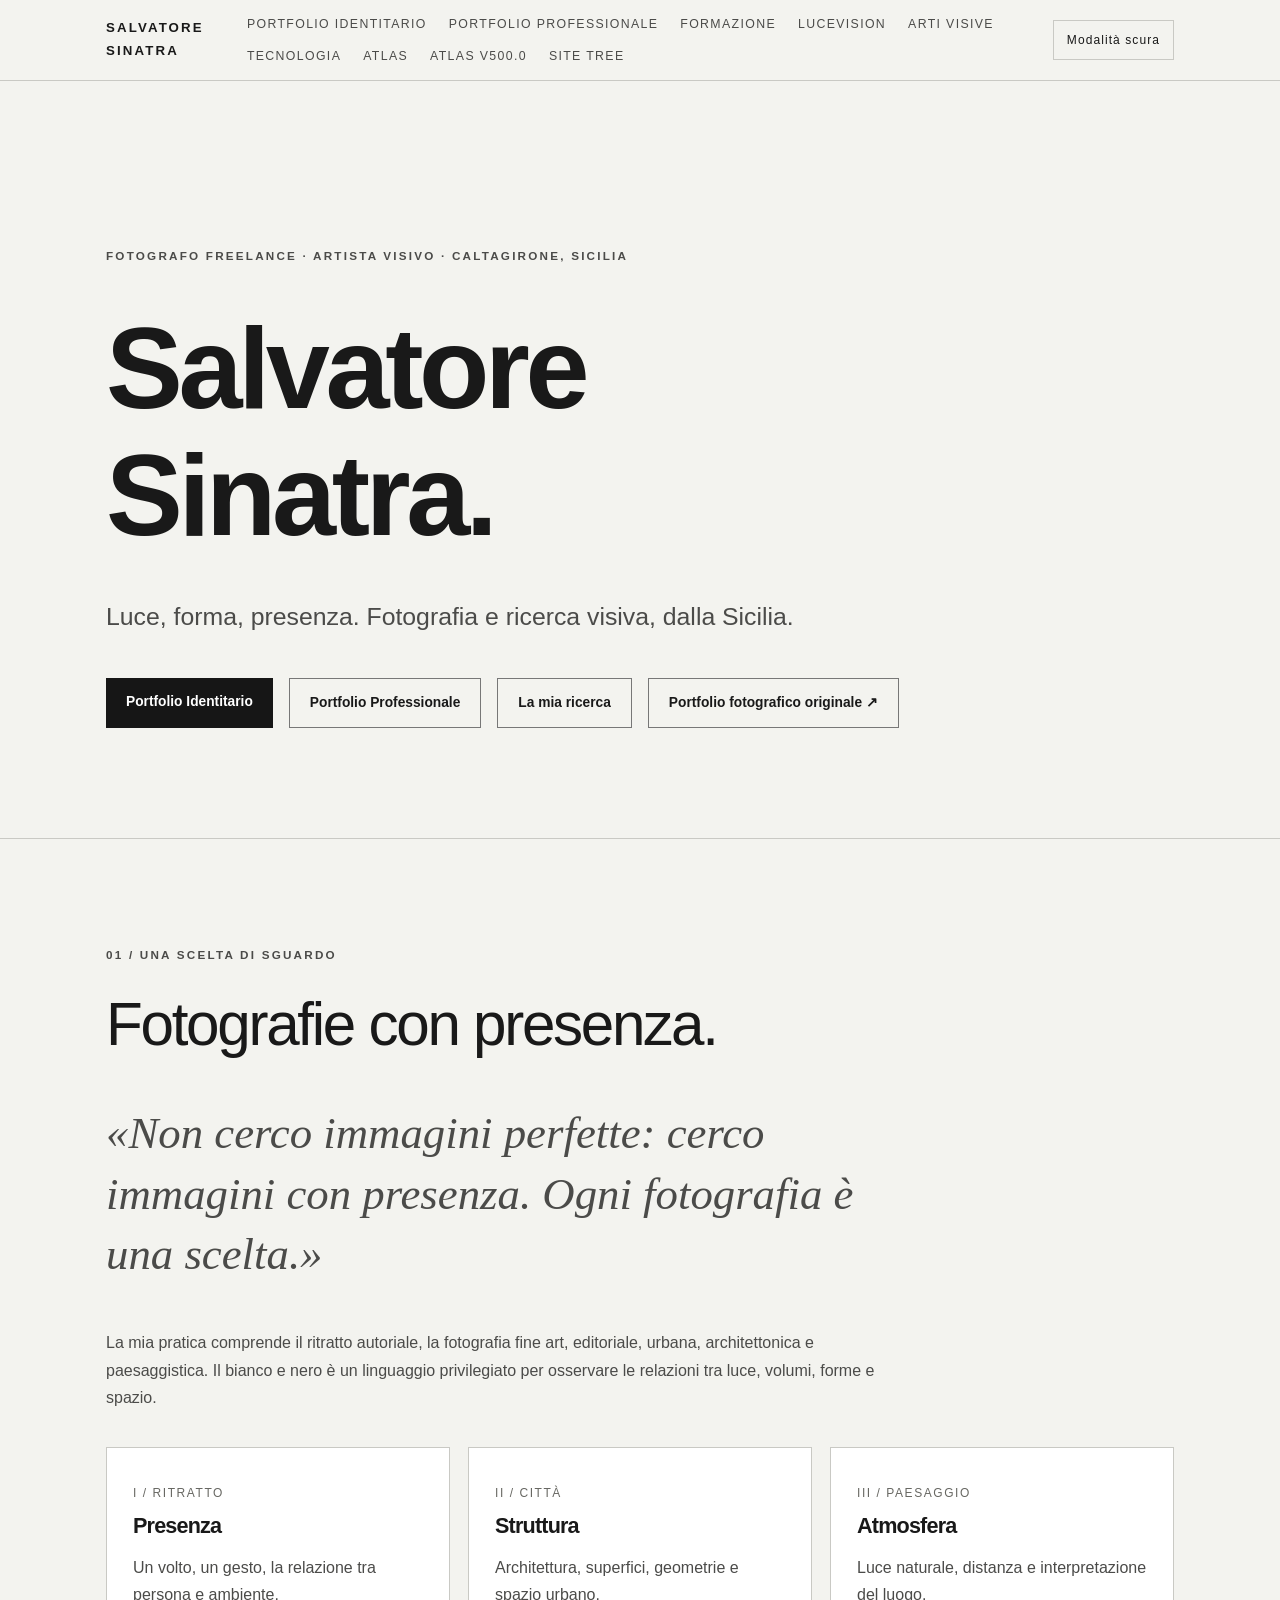
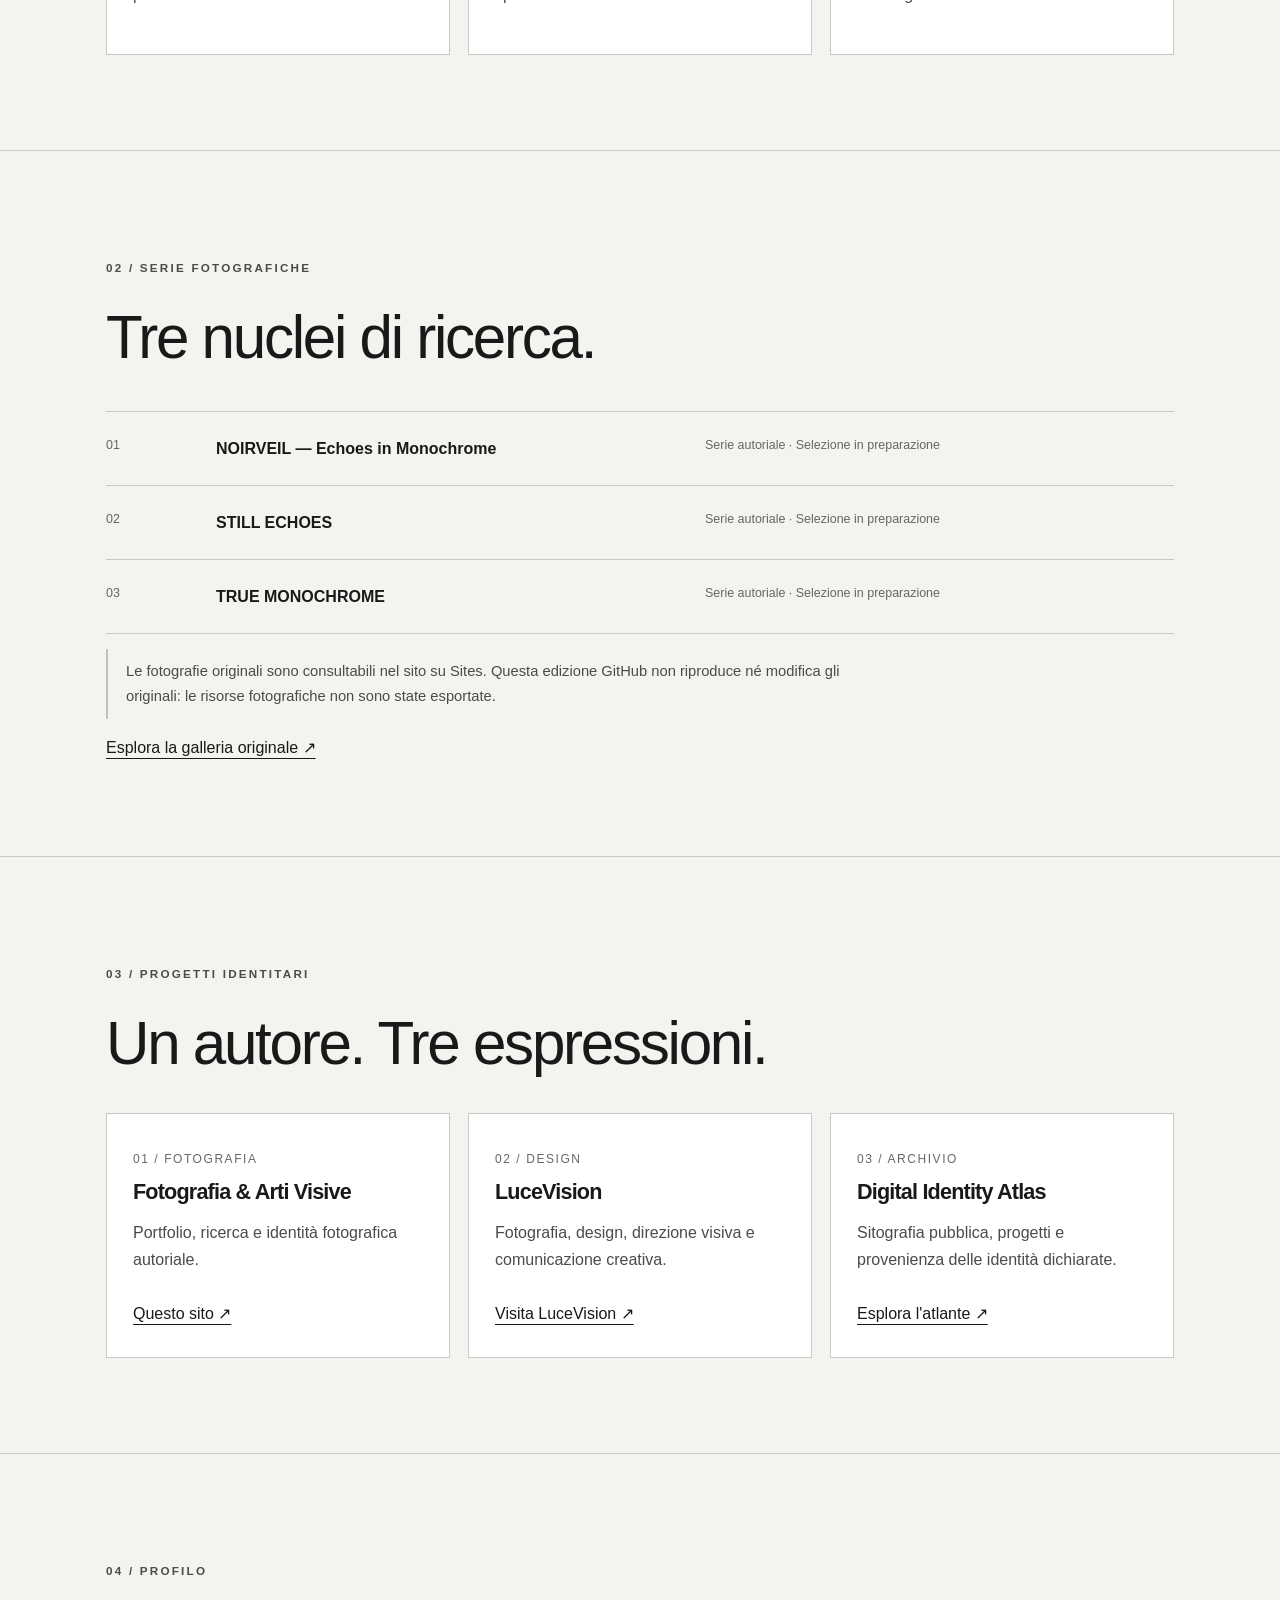
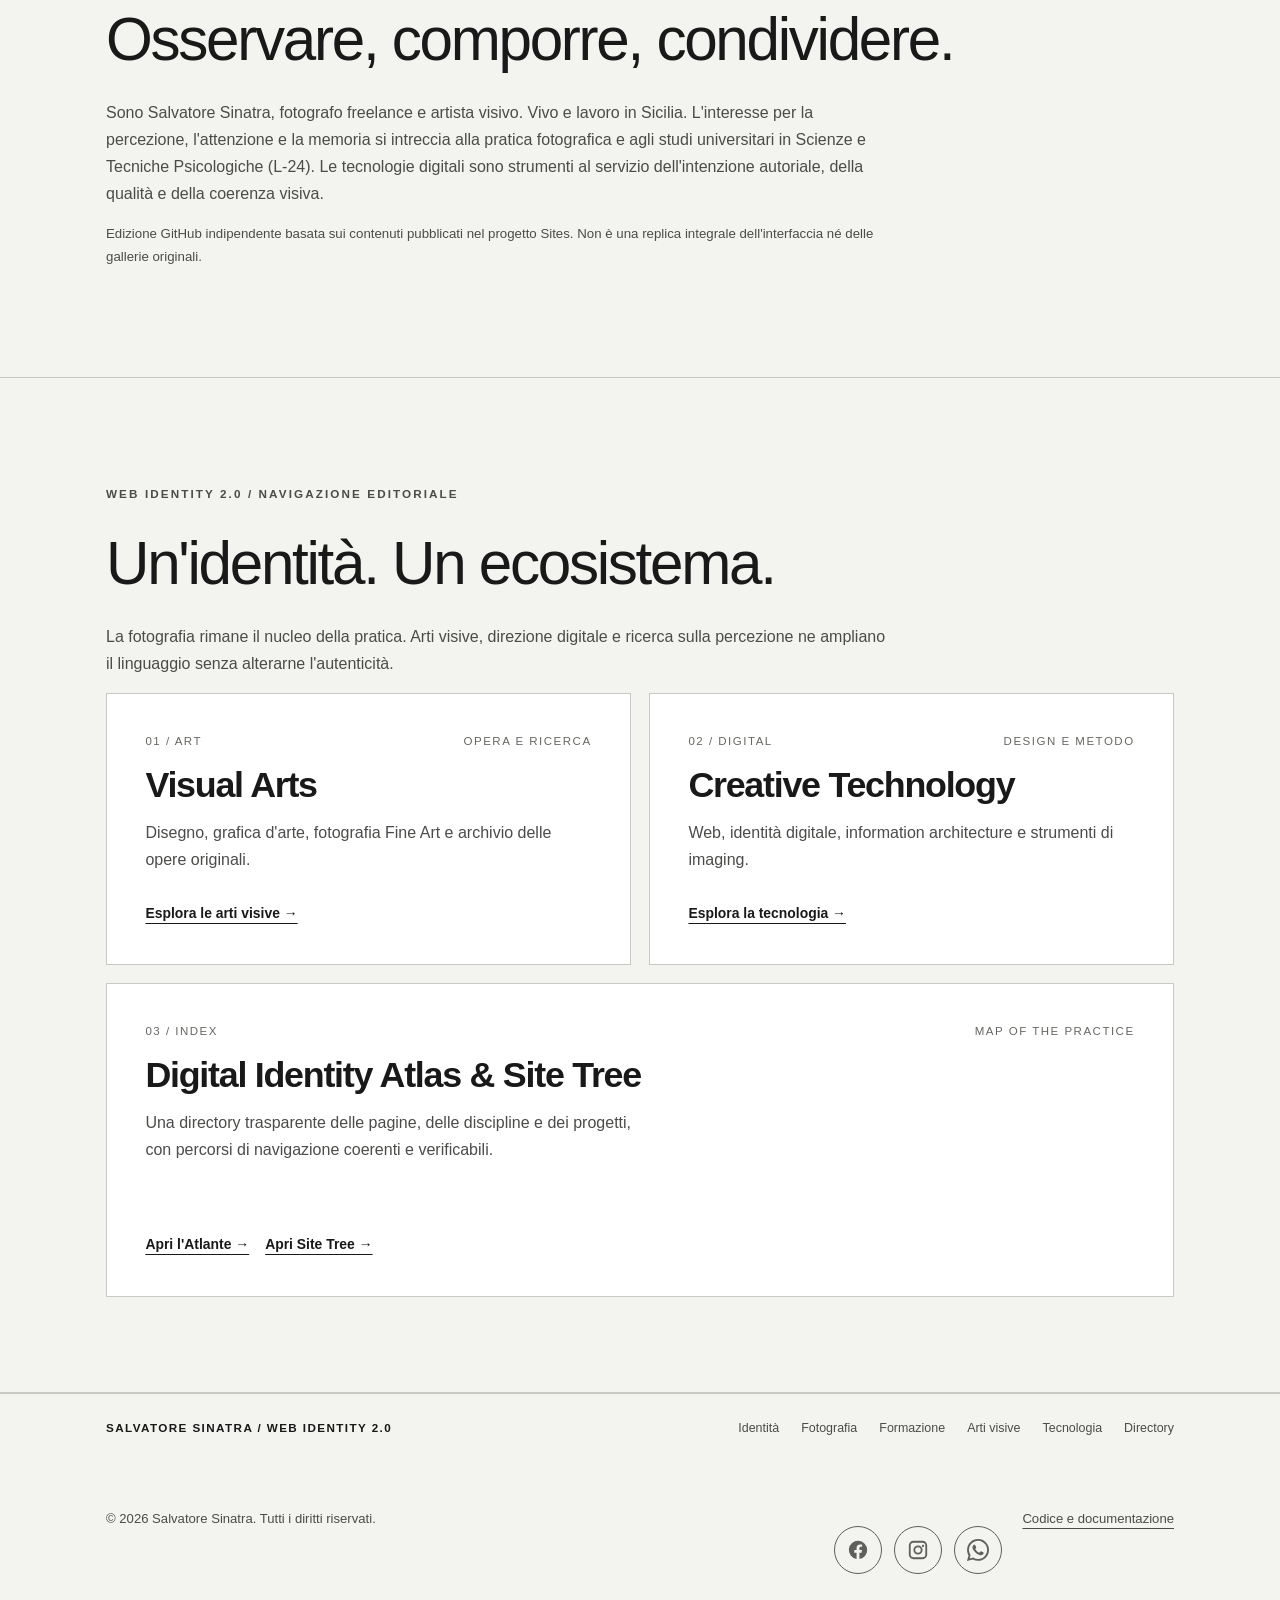
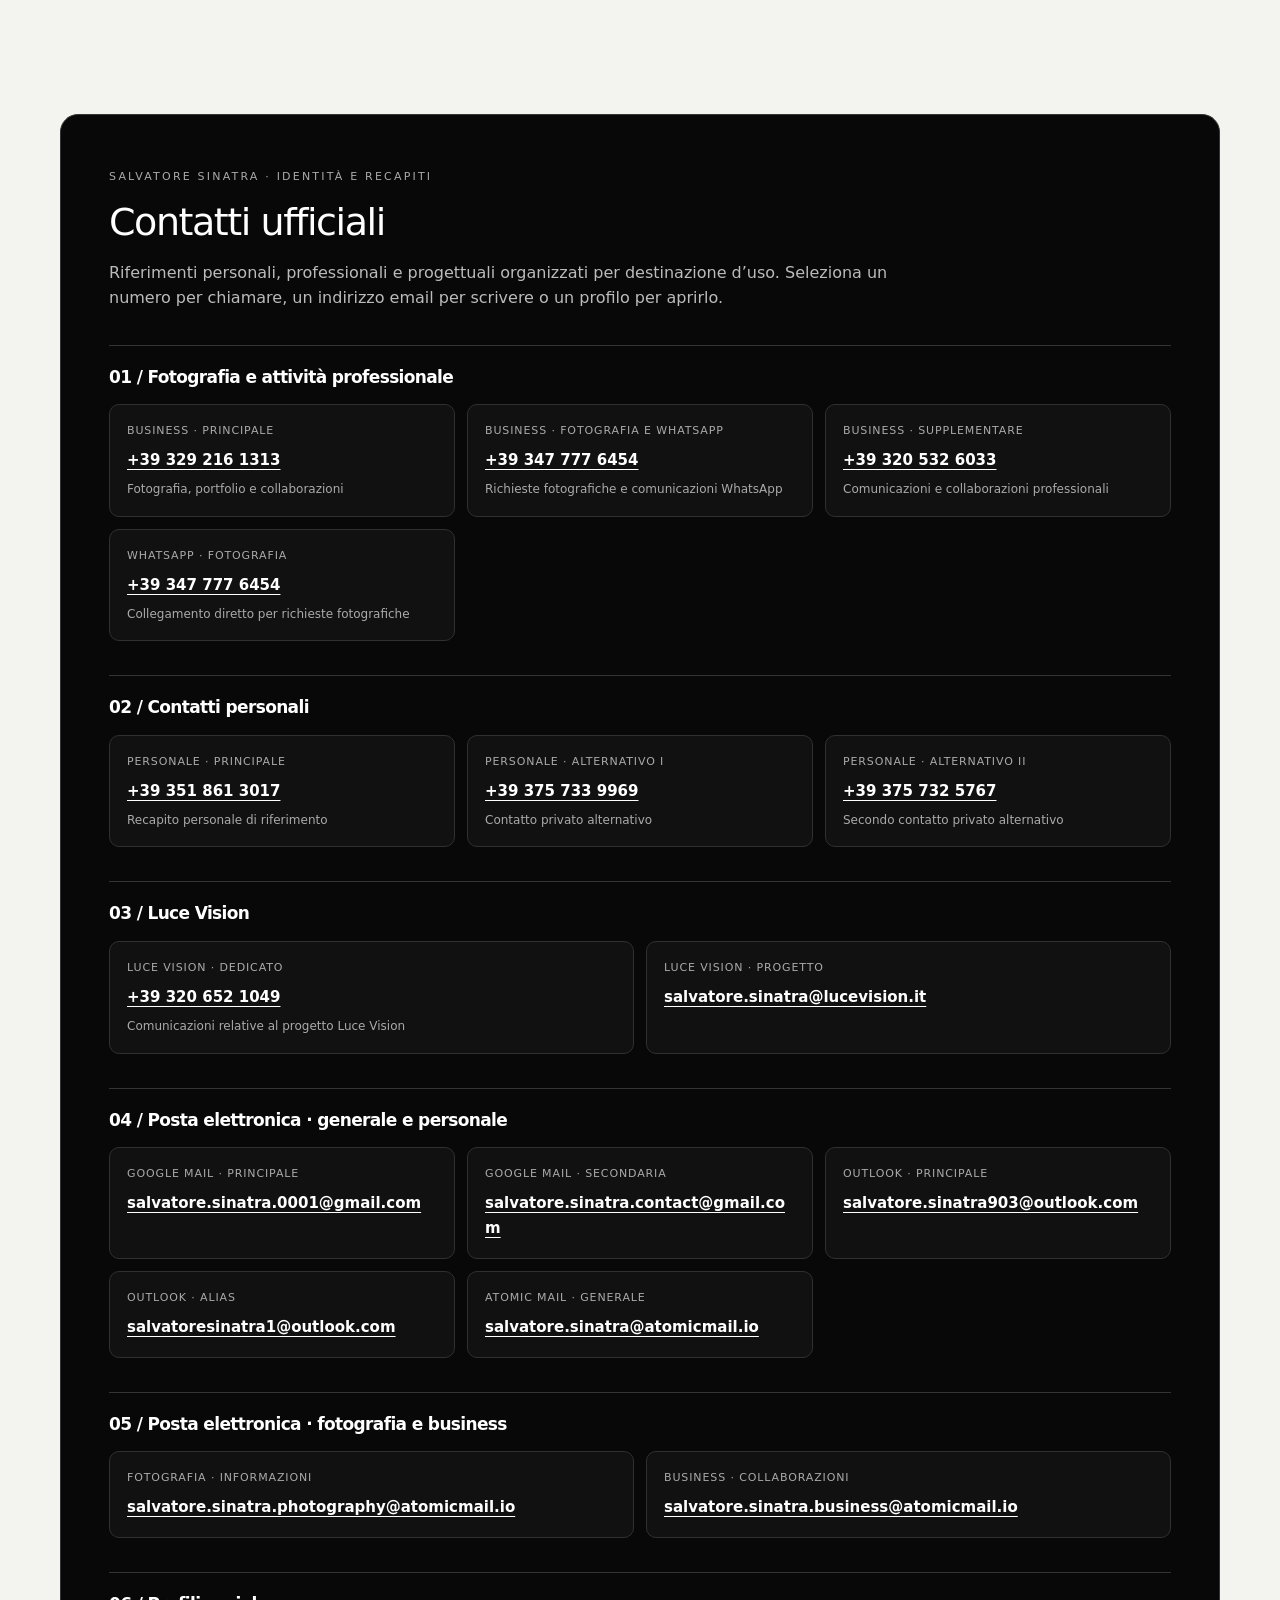
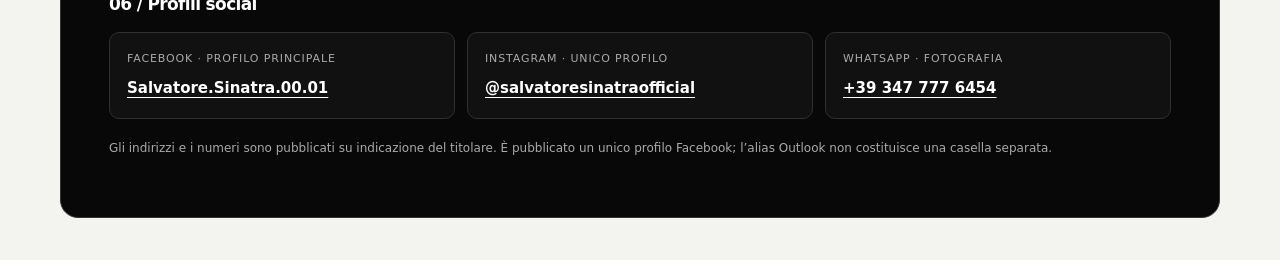
==== commit 651a50d9: "Consolidate to one Facebook profile and remove duplicate account IDs" ====
--- a/docs/index.html
+++ b/docs/index.html
@@ -1,4 +1,4 @@
-<!doctype html><html lang="it"><head><meta charset="utf-8"><meta name="viewport" content="width=device-width,initial-scale=1"><meta name="description" content="Salvatore Sinatra, fotografo freelance e artista visivo a Caltagirone, Sicilia. Esplora identità, fotografia fine art, portfolio professionale e ricerca visiva."><meta name="theme-color" content="#0a0a0a"><meta name="robots" content="index,follow"><link rel="canonical" href="https://salvatoresinatra0001-ux.github.io/salvatore-sinatra-web/"><meta property="og:type" content="website"><meta property="og:title" content="Salvatore Sinatra | Fotografo e artista visivo in Sicilia"><meta property="og:description" content="Salvatore Sinatra, fotografo freelance e artista visivo a Caltagirone, Sicilia. Esplora identità, fotografia fine art, portfolio professionale e ricerca visiva."><title>Salvatore Sinatra | Fotografo e artista visivo in Sicilia</title><link rel="stylesheet" href="assets/style.css"><link rel="stylesheet" href="assets/identity-v2.css"><script src="assets/identity-v2.js" defer></script><meta name="author" content="Salvatore Sinatra"><meta name="referrer" content="strict-origin-when-cross-origin"><meta property="og:locale" content="it_IT"><meta property="og:site_name" content="Salvatore Sinatra"><meta property="og:url" content="https://salvatoresinatra0001-ux.github.io/salvatore-sinatra-web/"><meta name="twitter:card" content="summary"><meta name="twitter:title" content="Salvatore Sinatra | Fotografo e artista visivo in Sicilia"><meta name="twitter:description" content="Salvatore Sinatra, fotografo freelance e artista visivo a Caltagirone, Sicilia. Esplora identità, fotografia fine art, portfolio professionale e ricerca visiva."><script type="application/ld+json">{"@context":"https://schema.org","@graph":[{"@type":"Person","@id":"https://salvatoresinatra0001-ux.github.io/salvatore-sinatra-web/#salvatore-sinatra","name":"Salvatore Sinatra","url":"https://salvatoresinatra0001-ux.github.io/salvatore-sinatra-web/","jobTitle":["Freelance Photographer","Visual Artist"],"description":"Fotografo freelance e artista visivo con base a Caltagirone, Sicilia. Studente universitario L-24 in Scienze e Tecniche Psicologiche.","homeLocation":{"@type":"Place","name":"Caltagirone, Sicilia, Italia"},"knowsAbout":["Fine Art Photography","Editorial Photography","Black and White Photography","Portrait Photography","Visual Arts","Visual Communication"],"sameAs":["https://www.facebook.com/salvatore.sinatra.00.01","https://www.facebook.com/profile.php?id=61594648539977","https://www.instagram.com/salvatoresinatraofficial/","https://github.com/salvatoresinatra0001-ux"]},{"@type":"WebSite","@id":"https://salvatoresinatra0001-ux.github.io/salvatore-sinatra-web/#website","url":"https://salvatoresinatra0001-ux.github.io/salvatore-sinatra-web/","name":"Salvatore Sinatra | Fotografo e artista visivo in Sicilia","description":"Salvatore Sinatra, fotografo freelance e artista visivo a Caltagirone, Sicilia. Esplora identità, fotografia fine art, portfolio professionale e ricerca visiva.","inLanguage":"it-IT","about":{"@id":"https://salvatoresinatra0001-ux.github.io/salvatore-sinatra-web/#salvatore-sinatra"},"isPartOf":{"@id":"https://salvatoresinatra0001-ux.github.io/salvatore-sinatra-web/#website"}}]}</script><link rel="icon" type="image/svg+xml" href="favicon.svg"><meta name="design-system-version" content="10.0"><style id="ss-design-system-v10">:root{--ss10-black:#080808;--ss10-white:#f5f5f2;--ss10-muted:#a8a8a4;--ss10-border:#3b3b3b}html{scroll-behavior:smooth}body{font-kerning:normal;-webkit-font-smoothing:antialiased}img{max-width:100%;height:auto}img:not([width]):not([height]){object-fit:contain}a,button{transition:color .2s ease,border-color .2s ease,background-color .2s ease}a:focus-visible,button:focus-visible{outline:2px solid currentColor;outline-offset:4px}h1,h2,h3{text-wrap:balance}p{overflow-wrap:break-word}main{min-width:0}@media(prefers-reduced-motion:reduce){*,*::before,*::after{scroll-behavior:auto!important;animation-duration:.01ms!important;transition-duration:.01ms!important}}@media(max-width:600px){body{overflow-x:hidden}nav{max-width:100%;flex-wrap:wrap}}.ss-v10-signature{font:500 10px/1.5 system-ui,sans-serif;letter-spacing:.2em;text-transform:uppercase;opacity:.65}.ss-v10-links{display:flex;gap:16px;flex-wrap:wrap;align-items:center;justify-content:center;padding:18px 5%;border-top:1px solid currentColor;font:500 11px/1.6 system-ui,sans-serif;letter-spacing:.1em;text-transform:uppercase}.ss-v10-links a{text-decoration:underline;text-underline-offset:4px}.ss-v10-links a:hover{opacity:.65}</style></head><body><a href="#contenuto" class="skip">Vai al contenuto</a><header class="site-header"><div class="wrap bar"><a class="wordmark" href="index.html">Salvatore Sinatra</a><nav class="nav" aria-label="Navigazione principale"><a href="identity/">Portfolio Identitario</a><a href="professional/">Portfolio Professionale</a><a href="academic/">Formazione</a><a href="lucevision/">LuceVision</a><a href="visual-arts/">Arti visive</a><a href="creative-technology/">Tecnologia</a><a href="identity-atlas/">Atlas</a><a href="identity-atlas-v500/">Atlas V500.0</a><a href="site-tree/">Site Tree</a></nav><button class="theme-toggle" data-identity-theme-toggle type="button" aria-pressed="false">Modalità chiara</button></div></header><main id="contenuto">
+<!doctype html><html lang="it"><head><meta charset="utf-8"><meta name="viewport" content="width=device-width,initial-scale=1"><meta name="description" content="Salvatore Sinatra, fotografo freelance e artista visivo a Caltagirone, Sicilia. Esplora identità, fotografia fine art, portfolio professionale e ricerca visiva."><meta name="theme-color" content="#0a0a0a"><meta name="robots" content="index,follow"><link rel="canonical" href="https://salvatoresinatra0001-ux.github.io/salvatore-sinatra-web/"><meta property="og:type" content="website"><meta property="og:title" content="Salvatore Sinatra | Fotografo e artista visivo in Sicilia"><meta property="og:description" content="Salvatore Sinatra, fotografo freelance e artista visivo a Caltagirone, Sicilia. Esplora identità, fotografia fine art, portfolio professionale e ricerca visiva."><title>Salvatore Sinatra | Fotografo e artista visivo in Sicilia</title><link rel="stylesheet" href="assets/style.css"><link rel="stylesheet" href="assets/identity-v2.css"><script src="assets/identity-v2.js" defer></script><meta name="author" content="Salvatore Sinatra"><meta name="referrer" content="strict-origin-when-cross-origin"><meta property="og:locale" content="it_IT"><meta property="og:site_name" content="Salvatore Sinatra"><meta property="og:url" content="https://salvatoresinatra0001-ux.github.io/salvatore-sinatra-web/"><meta name="twitter:card" content="summary"><meta name="twitter:title" content="Salvatore Sinatra | Fotografo e artista visivo in Sicilia"><meta name="twitter:description" content="Salvatore Sinatra, fotografo freelance e artista visivo a Caltagirone, Sicilia. Esplora identità, fotografia fine art, portfolio professionale e ricerca visiva."><script type="application/ld+json">{"@context":"https://schema.org","@graph":[{"@type":"Person","@id":"https://salvatoresinatra0001-ux.github.io/salvatore-sinatra-web/#salvatore-sinatra","name":"Salvatore Sinatra","url":"https://salvatoresinatra0001-ux.github.io/salvatore-sinatra-web/","jobTitle":["Freelance Photographer","Visual Artist"],"description":"Fotografo freelance e artista visivo con base a Caltagirone, Sicilia. Studente universitario L-24 in Scienze e Tecniche Psicologiche.","homeLocation":{"@type":"Place","name":"Caltagirone, Sicilia, Italia"},"knowsAbout":["Fine Art Photography","Editorial Photography","Black and White Photography","Portrait Photography","Visual Arts","Visual Communication"],"sameAs":["https://www.facebook.com/salvatore.sinatra.00.01","https://www.facebook.com/profile.php?id=","https://www.instagram.com/salvatoresinatraofficial/","https://github.com/salvatoresinatra0001-ux"]},{"@type":"WebSite","@id":"https://salvatoresinatra0001-ux.github.io/salvatore-sinatra-web/#website","url":"https://salvatoresinatra0001-ux.github.io/salvatore-sinatra-web/","name":"Salvatore Sinatra | Fotografo e artista visivo in Sicilia","description":"Salvatore Sinatra, fotografo freelance e artista visivo a Caltagirone, Sicilia. Esplora identità, fotografia fine art, portfolio professionale e ricerca visiva.","inLanguage":"it-IT","about":{"@id":"https://salvatoresinatra0001-ux.github.io/salvatore-sinatra-web/#salvatore-sinatra"},"isPartOf":{"@id":"https://salvatoresinatra0001-ux.github.io/salvatore-sinatra-web/#website"}}]}</script><link rel="icon" type="image/svg+xml" href="favicon.svg"><meta name="design-system-version" content="10.0"><style id="ss-design-system-v10">:root{--ss10-black:#080808;--ss10-white:#f5f5f2;--ss10-muted:#a8a8a4;--ss10-border:#3b3b3b}html{scroll-behavior:smooth}body{font-kerning:normal;-webkit-font-smoothing:antialiased}img{max-width:100%;height:auto}img:not([width]):not([height]){object-fit:contain}a,button{transition:color .2s ease,border-color .2s ease,background-color .2s ease}a:focus-visible,button:focus-visible{outline:2px solid currentColor;outline-offset:4px}h1,h2,h3{text-wrap:balance}p{overflow-wrap:break-word}main{min-width:0}@media(prefers-reduced-motion:reduce){*,*::before,*::after{scroll-behavior:auto!important;animation-duration:.01ms!important;transition-duration:.01ms!important}}@media(max-width:600px){body{overflow-x:hidden}nav{max-width:100%;flex-wrap:wrap}}.ss-v10-signature{font:500 10px/1.5 system-ui,sans-serif;letter-spacing:.2em;text-transform:uppercase;opacity:.65}.ss-v10-links{display:flex;gap:16px;flex-wrap:wrap;align-items:center;justify-content:center;padding:18px 5%;border-top:1px solid currentColor;font:500 11px/1.6 system-ui,sans-serif;letter-spacing:.1em;text-transform:uppercase}.ss-v10-links a{text-decoration:underline;text-underline-offset:4px}.ss-v10-links a:hover{opacity:.65}</style></head><body><a href="#contenuto" class="skip">Vai al contenuto</a><header class="site-header"><div class="wrap bar"><a class="wordmark" href="index.html">Salvatore Sinatra</a><nav class="nav" aria-label="Navigazione principale"><a href="identity/">Portfolio Identitario</a><a href="professional/">Portfolio Professionale</a><a href="academic/">Formazione</a><a href="lucevision/">LuceVision</a><a href="visual-arts/">Arti visive</a><a href="creative-technology/">Tecnologia</a><a href="identity-atlas/">Atlas</a><a href="identity-atlas-v500/">Atlas V500.0</a><a href="site-tree/">Site Tree</a></nav><button class="theme-toggle" data-identity-theme-toggle type="button" aria-pressed="false">Modalità chiara</button></div></header><main id="contenuto">
 <section class="hero"><div class="wrap"><p class="eyebrow">Fotografo freelance · Artista visivo · Caltagirone, Sicilia</p><h1>Salvatore<br>Sinatra<span aria-hidden="true">.</span></h1><p class="lead">Luce, forma, presenza. Fotografia e ricerca visiva, dalla Sicilia.</p><div class="actions"><a class="action" href="identity/">Portfolio Identitario</a><a class="action action-secondary" href="professional/">Portfolio Professionale</a><a class="action action-secondary" href="#fotografia">La mia ricerca</a><a class="action action-secondary" href="https://salvatore-sinatra.free-trail-0346.chatgpt.site" target="_blank" rel="noopener noreferrer">Portfolio fotografico originale ↗</a></div></div></section>
 <section id="fotografia" class="section"><div class="wrap"><p class="eyebrow">01 / Una scelta di sguardo</p><h2>Fotografie con presenza.</h2><p class="statement">«Non cerco immagini perfette: cerco immagini con presenza. Ogni fotografia è una scelta.»</p><p>La mia pratica comprende il ritratto autoriale, la fotografia fine art, editoriale, urbana, architettonica e paesaggistica. Il bianco e nero è un linguaggio privilegiato per osservare le relazioni tra luce, volumi, forme e spazio.</p><div class="columns"><article class="panel"><span class="index">I / RITRATTO</span><h3>Presenza</h3><p>Un volto, un gesto, la relazione tra persona e ambiente.</p></article><article class="panel"><span class="index">II / CITTÀ</span><h3>Struttura</h3><p>Architettura, superfici, geometrie e spazio urbano.</p></article><article class="panel"><span class="index">III / PAESAGGIO</span><h3>Atmosfera</h3><p>Luce naturale, distanza e interpretazione del luogo.</p></article></div></div></section>
 <section class="section"><div class="wrap"><p class="eyebrow">02 / Serie fotografiche</p><h2>Tre nuclei di ricerca.</h2><div class="list-rows"><div class="list-row"><span>01</span><strong>NOIRVEIL — Echoes in Monochrome</strong><span>Serie autoriale · Selezione in preparazione</span></div><div class="list-row"><span>02</span><strong>STILL ECHOES</strong><span>Serie autoriale · Selezione in preparazione</span></div><div class="list-row"><span>03</span><strong>TRUE MONOCHROME</strong><span>Serie autoriale · Selezione in preparazione</span></div></div><p class="note">Le fotografie originali sono consultabili nel sito su Sites. Questa edizione GitHub non riproduce né modifica gli originali: le risorse fotografiche non sono state esportate.</p><a href="https://salvatore-sinatra.free-trail-0346.chatgpt.site" target="_blank" rel="noopener noreferrer">Esplora la galleria originale ↗</a></div></section>
@@ -12,4 +12,4 @@
 <article class="identity-feature"><div class="identity-index"><span>02 / Digital</span><span>Design e metodo</span></div><h3>Creative Technology</h3><p>Web, identità digitale, information architecture e strumenti di imaging.</p><a href="creative-technology/">Esplora la tecnologia →</a></article>
 <article class="identity-feature"><div class="identity-index"><span>03 / Index</span><span>Map of the practice</span></div><h3>Digital Identity Atlas &amp; Site Tree</h3><p>Una directory trasparente delle pagine, delle discipline e dei progetti, con percorsi di navigazione coerenti e verificabili.</p>
 <div class="actions"><a href="identity-atlas/">Apri l'Atlante →</a><a href="site-tree/">Apri Site Tree →</a></div></article>
-</div></div></section></main><nav class="global-explore" aria-label="Altre sezioni"><div class="wrap global-explore-inner"><strong>Salvatore Sinatra / Web Identity 2.0</strong><a href="identity/">Identità</a><a href="professional/">Fotografia</a><a href="academic/">Formazione</a><a href="visual-arts/">Arti visive</a><a href="creative-technology/">Tecnologia</a><a href="site-tree/">Directory</a></div></nav><footer class="footer"><div class="wrap flex"><span>© 2026 Salvatore Sinatra. Tutti i diritti riservati.</span><div class="foot-links"><official-social-links></official-social-links><script src="assets/official-social-links.js" defer></script><a href="https://github.com/salvatoresinatra0001-ux/salvatore-sinatra-web" target="_blank" rel="noopener noreferrer">Codice e documentazione</a></div></div></footer><!-- SS-UNIFIED-CONTACTS-START --><style id="ss-contact-system-style">.ss-contact-system{color:#f4f4f4;background:#080808;border:1px solid #353535;border-radius:18px;padding:clamp(22px,4vw,48px);max-width:1160px;margin:42px auto;font-family:system-ui,-apple-system,Segoe UI,sans-serif;line-height:1.55}.ss-contact-system *{box-sizing:border-box}.ss-contact-system .ss-contact-kicker{font-size:11px;letter-spacing:.2em;text-transform:uppercase;color:#aaa}.ss-contact-system h2{font-size:clamp(25px,3vw,38px);line-height:1.2;margin:12px 0 8px;color:#fff}.ss-contact-system .ss-contact-lead{color:#bbb;max-width:780px}.ss-contact-system .ss-contact-group{margin-top:34px;padding-top:22px;border-top:1px solid #333}.ss-contact-system h3{font-size:17px;color:#fff;margin:0 0 18px}.ss-contact-system .ss-contact-grid{display:grid;grid-template-columns:repeat(auto-fit,minmax(min(100%,280px),1fr));gap:12px}.ss-contact-system .ss-contact-item{border:1px solid #303030;background:#111;border-radius:10px;padding:17px;min-width:0;overflow-wrap:anywhere}.ss-contact-system .ss-contact-label{display:block;font-size:11px;letter-spacing:.08em;text-transform:uppercase;color:#aaa;margin-bottom:9px}.ss-contact-system .ss-contact-item a{color:#fff!important;text-decoration:underline;text-underline-offset:4px;font-size:15px;font-weight:600}.ss-contact-system .ss-contact-item small{display:block;color:#aaa;font-size:12px;margin-top:7px}.ss-contact-system a:focus-visible{outline:2px solid #fff;outline-offset:4px}.ss-contact-system .ss-contact-note{font-size:12px;color:#aaa;margin-top:20px}</style><section class="ss-contact-system" id="contatti-unificati" aria-labelledby="ss-contact-heading"><span class="ss-contact-kicker">Salvatore Sinatra · Identità e recapiti</span><h2 id="ss-contact-heading">Contatti ufficiali</h2><p class="ss-contact-lead">Riferimenti personali, professionali e progettuali organizzati per destinazione d’uso. Seleziona un numero per chiamare, un indirizzo email per scrivere o un profilo per aprirlo.</p><section class="ss-contact-group"><h3>01 / Fotografia e attività professionale</h3><div class="ss-contact-grid"><div class="ss-contact-item"><span class="ss-contact-label">Business · principale</span><a href="tel:+393292161313" rel="noopener noreferrer">+39 329 216 1313</a><small>Fotografia, portfolio e collaborazioni</small></div><div class="ss-contact-item"><span class="ss-contact-label">Business · fotografia e WhatsApp</span><a href="tel:+393477776454" rel="noopener noreferrer">+39 347 777 6454</a><small>Richieste fotografiche e comunicazioni WhatsApp</small></div><div class="ss-contact-item"><span class="ss-contact-label">Business · supplementare</span><a href="tel:+393205326033" rel="noopener noreferrer">+39 320 532 6033</a><small>Comunicazioni e collaborazioni professionali</small></div><div class="ss-contact-item"><span class="ss-contact-label">WhatsApp · fotografia</span><a href="https://wa.me/393477776454" rel="noopener noreferrer">+39 347 777 6454</a><small>Collegamento diretto per richieste fotografiche</small></div></div></section><section class="ss-contact-group"><h3>02 / Contatti personali</h3><div class="ss-contact-grid"><div class="ss-contact-item"><span class="ss-contact-label">Personale · principale</span><a href="tel:+393518613017" rel="noopener noreferrer">+39 351 861 3017</a><small>Recapito personale di riferimento</small></div><div class="ss-contact-item"><span class="ss-contact-label">Personale · alternativo I</span><a href="tel:+393757339969" rel="noopener noreferrer">+39 375 733 9969</a><small>Contatto privato alternativo</small></div><div class="ss-contact-item"><span class="ss-contact-label">Personale · alternativo II</span><a href="tel:+393757325767" rel="noopener noreferrer">+39 375 732 5767</a><small>Secondo contatto privato alternativo</small></div></div></section><section class="ss-contact-group"><h3>03 / Luce Vision</h3><div class="ss-contact-grid"><div class="ss-contact-item"><span class="ss-contact-label">Luce Vision · dedicato</span><a href="tel:+393206521049" rel="noopener noreferrer">+39 320 652 1049</a><small>Comunicazioni relative al progetto Luce Vision</small></div><div class="ss-contact-item"><span class="ss-contact-label">Luce Vision · progetto</span><a href="mailto:salvatore.sinatra@lucevision.it" rel="noopener noreferrer">salvatore.sinatra@lucevision.it</a></div></div></section><section class="ss-contact-group"><h3>04 / Posta elettronica · generale e personale</h3><div class="ss-contact-grid"><div class="ss-contact-item"><span class="ss-contact-label">Google Mail · principale</span><a href="mailto:salvatore.sinatra.0001@gmail.com" rel="noopener noreferrer">salvatore.sinatra.0001@gmail.com</a></div><div class="ss-contact-item"><span class="ss-contact-label">Google Mail · secondaria</span><a href="mailto:salvatore.sinatra.contact@gmail.com" rel="noopener noreferrer">salvatore.sinatra.contact@gmail.com</a></div><div class="ss-contact-item"><span class="ss-contact-label">Outlook · principale</span><a href="mailto:salvatore.sinatra903@outlook.com" rel="noopener noreferrer">salvatore.sinatra903@outlook.com</a></div><div class="ss-contact-item"><span class="ss-contact-label">Outlook · alias</span><a href="mailto:salvatoresinatra1@outlook.com" rel="noopener noreferrer">salvatoresinatra1@outlook.com</a></div><div class="ss-contact-item"><span class="ss-contact-label">Atomic Mail · generale</span><a href="mailto:salvatore.sinatra@atomicmail.io" rel="noopener noreferrer">salvatore.sinatra@atomicmail.io</a></div></div></section><section class="ss-contact-group"><h3>05 / Posta elettronica · fotografia e business</h3><div class="ss-contact-grid"><div class="ss-contact-item"><span class="ss-contact-label">Fotografia · informazioni</span><a href="mailto:salvatore.sinatra.photography@atomicmail.io" rel="noopener noreferrer">salvatore.sinatra.photography@atomicmail.io</a></div><div class="ss-contact-item"><span class="ss-contact-label">Business · collaborazioni</span><a href="mailto:salvatore.sinatra.business@atomicmail.io" rel="noopener noreferrer">salvatore.sinatra.business@atomicmail.io</a></div></div></section><section class="ss-contact-group"><h3>06 / Profili social</h3><div class="ss-contact-grid"><div class="ss-contact-item"><span class="ss-contact-label">Facebook · profilo principale</span><a href="https://www.facebook.com/salvatore.sinatra.00.01" rel="noopener noreferrer">Salvatore.Sinatra.00.01 · ID 100086030065519</a></div><div class="ss-contact-item"><span class="ss-contact-label">Facebook · secondo profilo</span><a href="https://www.facebook.com/profile.php?id=61594648539977" rel="noopener noreferrer">Salvatore Sinatra Official · ID 61594648539977</a></div><div class="ss-contact-item"><span class="ss-contact-label">Instagram · unico profilo</span><a href="https://www.instagram.com/salvatoresinatraofficial/" rel="noopener noreferrer">@salvatoresinatraofficial</a></div><div class="ss-contact-item"><span class="ss-contact-label">WhatsApp · fotografia</span><a href="https://wa.me/393477776454" rel="noopener noreferrer">+39 347 777 6454</a></div></div></section><p class="ss-contact-note">Gli indirizzi e i numeri sono pubblicati su indicazione del titolare. I profili Facebook sono distinti; l’alias Outlook non costituisce una casella separata.</p></section><!-- SS-UNIFIED-CONTACTS-END --></body></html>+</div></div></section></main><nav class="global-explore" aria-label="Altre sezioni"><div class="wrap global-explore-inner"><strong>Salvatore Sinatra / Web Identity 2.0</strong><a href="identity/">Identità</a><a href="professional/">Fotografia</a><a href="academic/">Formazione</a><a href="visual-arts/">Arti visive</a><a href="creative-technology/">Tecnologia</a><a href="site-tree/">Directory</a></div></nav><footer class="footer"><div class="wrap flex"><span>© 2026 Salvatore Sinatra. Tutti i diritti riservati.</span><div class="foot-links"><official-social-links></official-social-links><script src="assets/official-social-links.js" defer></script><a href="https://github.com/salvatoresinatra0001-ux/salvatore-sinatra-web" target="_blank" rel="noopener noreferrer">Codice e documentazione</a></div></div></footer><!-- SS-UNIFIED-CONTACTS-START --><style id="ss-contact-system-style">.ss-contact-system{color:#f4f4f4;background:#080808;border:1px solid #353535;border-radius:18px;padding:clamp(22px,4vw,48px);max-width:1160px;margin:42px auto;font-family:system-ui,-apple-system,Segoe UI,sans-serif;line-height:1.55}.ss-contact-system *{box-sizing:border-box}.ss-contact-system .ss-contact-kicker{font-size:11px;letter-spacing:.2em;text-transform:uppercase;color:#aaa}.ss-contact-system h2{font-size:clamp(25px,3vw,38px);line-height:1.2;margin:12px 0 8px;color:#fff}.ss-contact-system .ss-contact-lead{color:#bbb;max-width:780px}.ss-contact-system .ss-contact-group{margin-top:34px;padding-top:22px;border-top:1px solid #333}.ss-contact-system h3{font-size:17px;color:#fff;margin:0 0 18px}.ss-contact-system .ss-contact-grid{display:grid;grid-template-columns:repeat(auto-fit,minmax(min(100%,280px),1fr));gap:12px}.ss-contact-system .ss-contact-item{border:1px solid #303030;background:#111;border-radius:10px;padding:17px;min-width:0;overflow-wrap:anywhere}.ss-contact-system .ss-contact-label{display:block;font-size:11px;letter-spacing:.08em;text-transform:uppercase;color:#aaa;margin-bottom:9px}.ss-contact-system .ss-contact-item a{color:#fff!important;text-decoration:underline;text-underline-offset:4px;font-size:15px;font-weight:600}.ss-contact-system .ss-contact-item small{display:block;color:#aaa;font-size:12px;margin-top:7px}.ss-contact-system a:focus-visible{outline:2px solid #fff;outline-offset:4px}.ss-contact-system .ss-contact-note{font-size:12px;color:#aaa;margin-top:20px}</style><section class="ss-contact-system" id="contatti-unificati" aria-labelledby="ss-contact-heading"><span class="ss-contact-kicker">Salvatore Sinatra · Identità e recapiti</span><h2 id="ss-contact-heading">Contatti ufficiali</h2><p class="ss-contact-lead">Riferimenti personali, professionali e progettuali organizzati per destinazione d’uso. Seleziona un numero per chiamare, un indirizzo email per scrivere o un profilo per aprirlo.</p><section class="ss-contact-group"><h3>01 / Fotografia e attività professionale</h3><div class="ss-contact-grid"><div class="ss-contact-item"><span class="ss-contact-label">Business · principale</span><a href="tel:+393292161313" rel="noopener noreferrer">+39 329 216 1313</a><small>Fotografia, portfolio e collaborazioni</small></div><div class="ss-contact-item"><span class="ss-contact-label">Business · fotografia e WhatsApp</span><a href="tel:+393477776454" rel="noopener noreferrer">+39 347 777 6454</a><small>Richieste fotografiche e comunicazioni WhatsApp</small></div><div class="ss-contact-item"><span class="ss-contact-label">Business · supplementare</span><a href="tel:+393205326033" rel="noopener noreferrer">+39 320 532 6033</a><small>Comunicazioni e collaborazioni professionali</small></div><div class="ss-contact-item"><span class="ss-contact-label">WhatsApp · fotografia</span><a href="https://wa.me/393477776454" rel="noopener noreferrer">+39 347 777 6454</a><small>Collegamento diretto per richieste fotografiche</small></div></div></section><section class="ss-contact-group"><h3>02 / Contatti personali</h3><div class="ss-contact-grid"><div class="ss-contact-item"><span class="ss-contact-label">Personale · principale</span><a href="tel:+393518613017" rel="noopener noreferrer">+39 351 861 3017</a><small>Recapito personale di riferimento</small></div><div class="ss-contact-item"><span class="ss-contact-label">Personale · alternativo I</span><a href="tel:+393757339969" rel="noopener noreferrer">+39 375 733 9969</a><small>Contatto privato alternativo</small></div><div class="ss-contact-item"><span class="ss-contact-label">Personale · alternativo II</span><a href="tel:+393757325767" rel="noopener noreferrer">+39 375 732 5767</a><small>Secondo contatto privato alternativo</small></div></div></section><section class="ss-contact-group"><h3>03 / Luce Vision</h3><div class="ss-contact-grid"><div class="ss-contact-item"><span class="ss-contact-label">Luce Vision · dedicato</span><a href="tel:+393206521049" rel="noopener noreferrer">+39 320 652 1049</a><small>Comunicazioni relative al progetto Luce Vision</small></div><div class="ss-contact-item"><span class="ss-contact-label">Luce Vision · progetto</span><a href="mailto:salvatore.sinatra@lucevision.it" rel="noopener noreferrer">salvatore.sinatra@lucevision.it</a></div></div></section><section class="ss-contact-group"><h3>04 / Posta elettronica · generale e personale</h3><div class="ss-contact-grid"><div class="ss-contact-item"><span class="ss-contact-label">Google Mail · principale</span><a href="mailto:salvatore.sinatra.0001@gmail.com" rel="noopener noreferrer">salvatore.sinatra.0001@gmail.com</a></div><div class="ss-contact-item"><span class="ss-contact-label">Google Mail · secondaria</span><a href="mailto:salvatore.sinatra.contact@gmail.com" rel="noopener noreferrer">salvatore.sinatra.contact@gmail.com</a></div><div class="ss-contact-item"><span class="ss-contact-label">Outlook · principale</span><a href="mailto:salvatore.sinatra903@outlook.com" rel="noopener noreferrer">salvatore.sinatra903@outlook.com</a></div><div class="ss-contact-item"><span class="ss-contact-label">Outlook · alias</span><a href="mailto:salvatoresinatra1@outlook.com" rel="noopener noreferrer">salvatoresinatra1@outlook.com</a></div><div class="ss-contact-item"><span class="ss-contact-label">Atomic Mail · generale</span><a href="mailto:salvatore.sinatra@atomicmail.io" rel="noopener noreferrer">salvatore.sinatra@atomicmail.io</a></div></div></section><section class="ss-contact-group"><h3>05 / Posta elettronica · fotografia e business</h3><div class="ss-contact-grid"><div class="ss-contact-item"><span class="ss-contact-label">Fotografia · informazioni</span><a href="mailto:salvatore.sinatra.photography@atomicmail.io" rel="noopener noreferrer">salvatore.sinatra.photography@atomicmail.io</a></div><div class="ss-contact-item"><span class="ss-contact-label">Business · collaborazioni</span><a href="mailto:salvatore.sinatra.business@atomicmail.io" rel="noopener noreferrer">salvatore.sinatra.business@atomicmail.io</a></div></div></section><section class="ss-contact-group"><h3>06 / Profili social</h3><div class="ss-contact-grid"><div class="ss-contact-item"><span class="ss-contact-label">Facebook · profilo principale</span><a href="https://www.facebook.com/salvatore.sinatra.00.01" rel="noopener noreferrer">Salvatore.Sinatra.00.01</a></div><div class="ss-contact-item"><span class="ss-contact-label">Instagram · unico profilo</span><a href="https://www.instagram.com/salvatoresinatraofficial/" rel="noopener noreferrer">@salvatoresinatraofficial</a></div><div class="ss-contact-item"><span class="ss-contact-label">WhatsApp · fotografia</span><a href="https://wa.me/393477776454" rel="noopener noreferrer">+39 347 777 6454</a></div></div></section><p class="ss-contact-note">Gli indirizzi e i numeri sono pubblicati su indicazione del titolare. È pubblicato un unico profilo Facebook; l’alias Outlook non costituisce una casella separata.</p></section><!-- SS-UNIFIED-CONTACTS-END --></body></html>
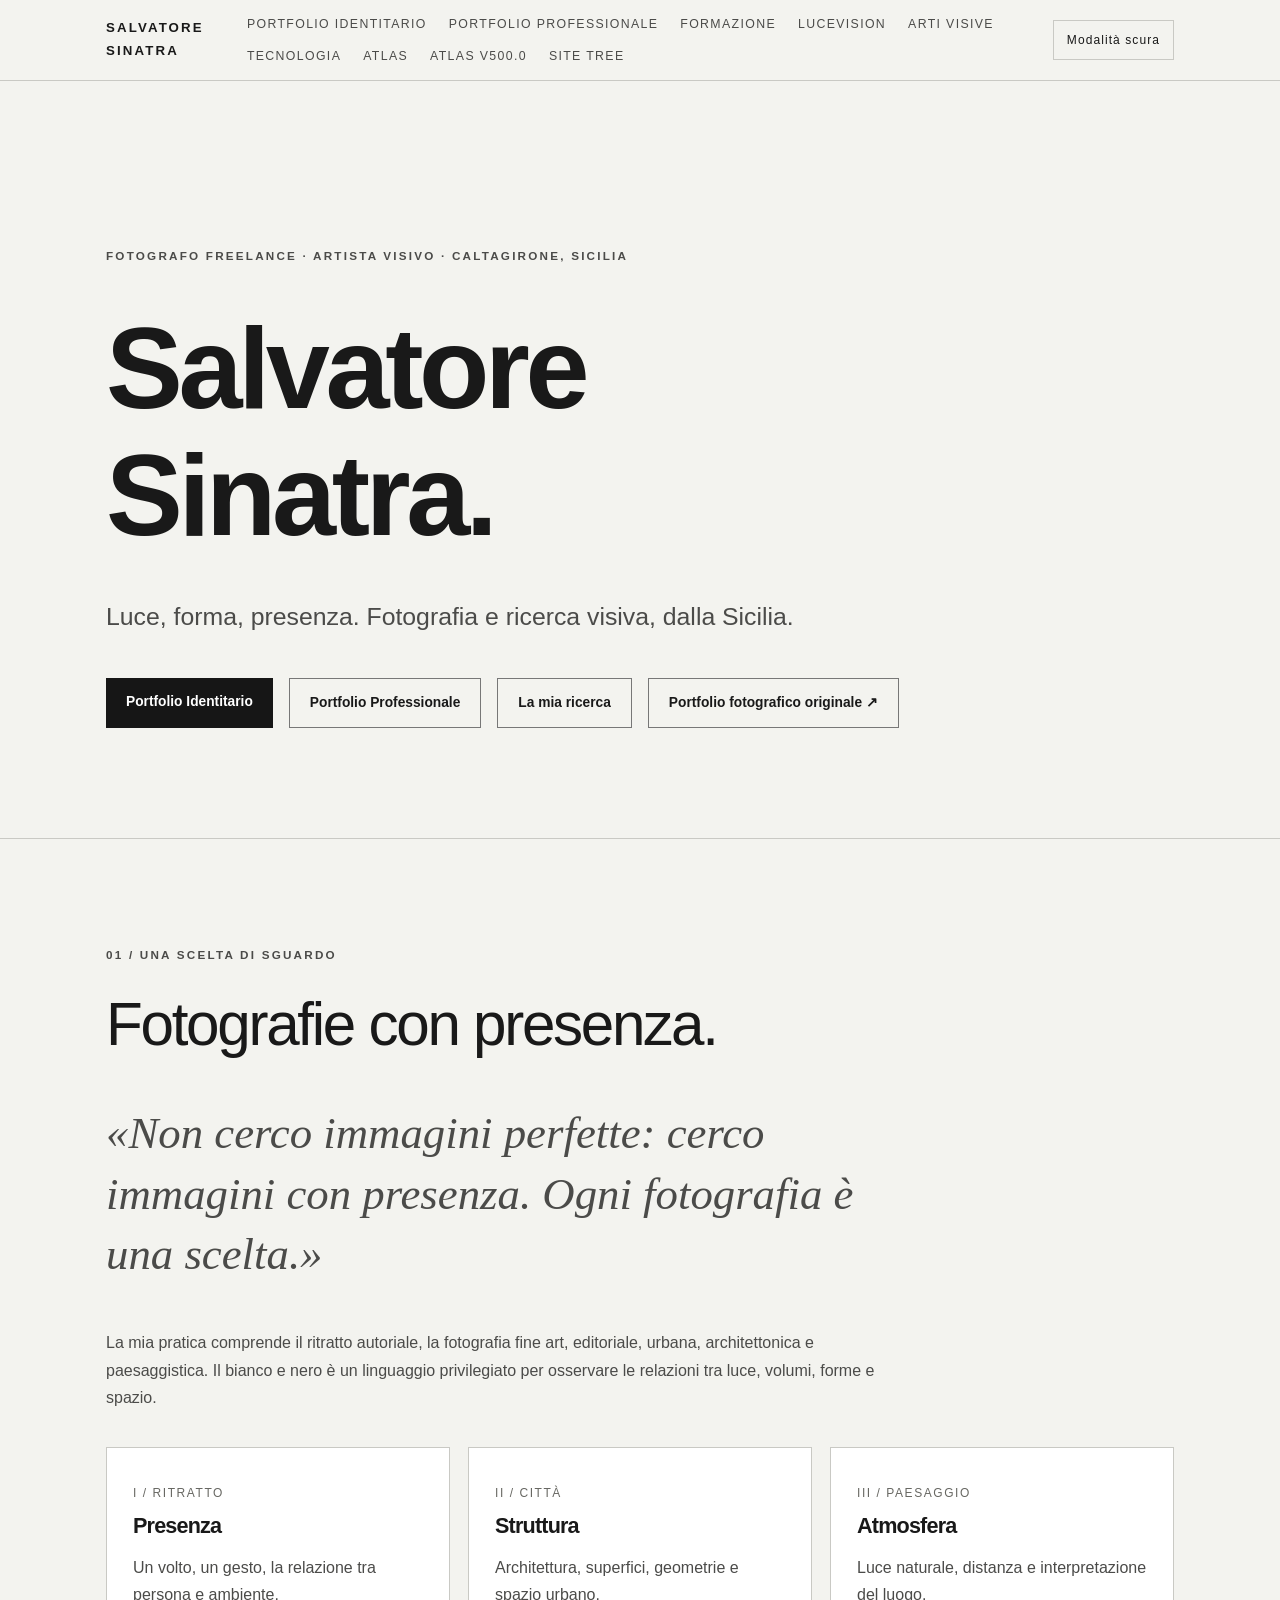
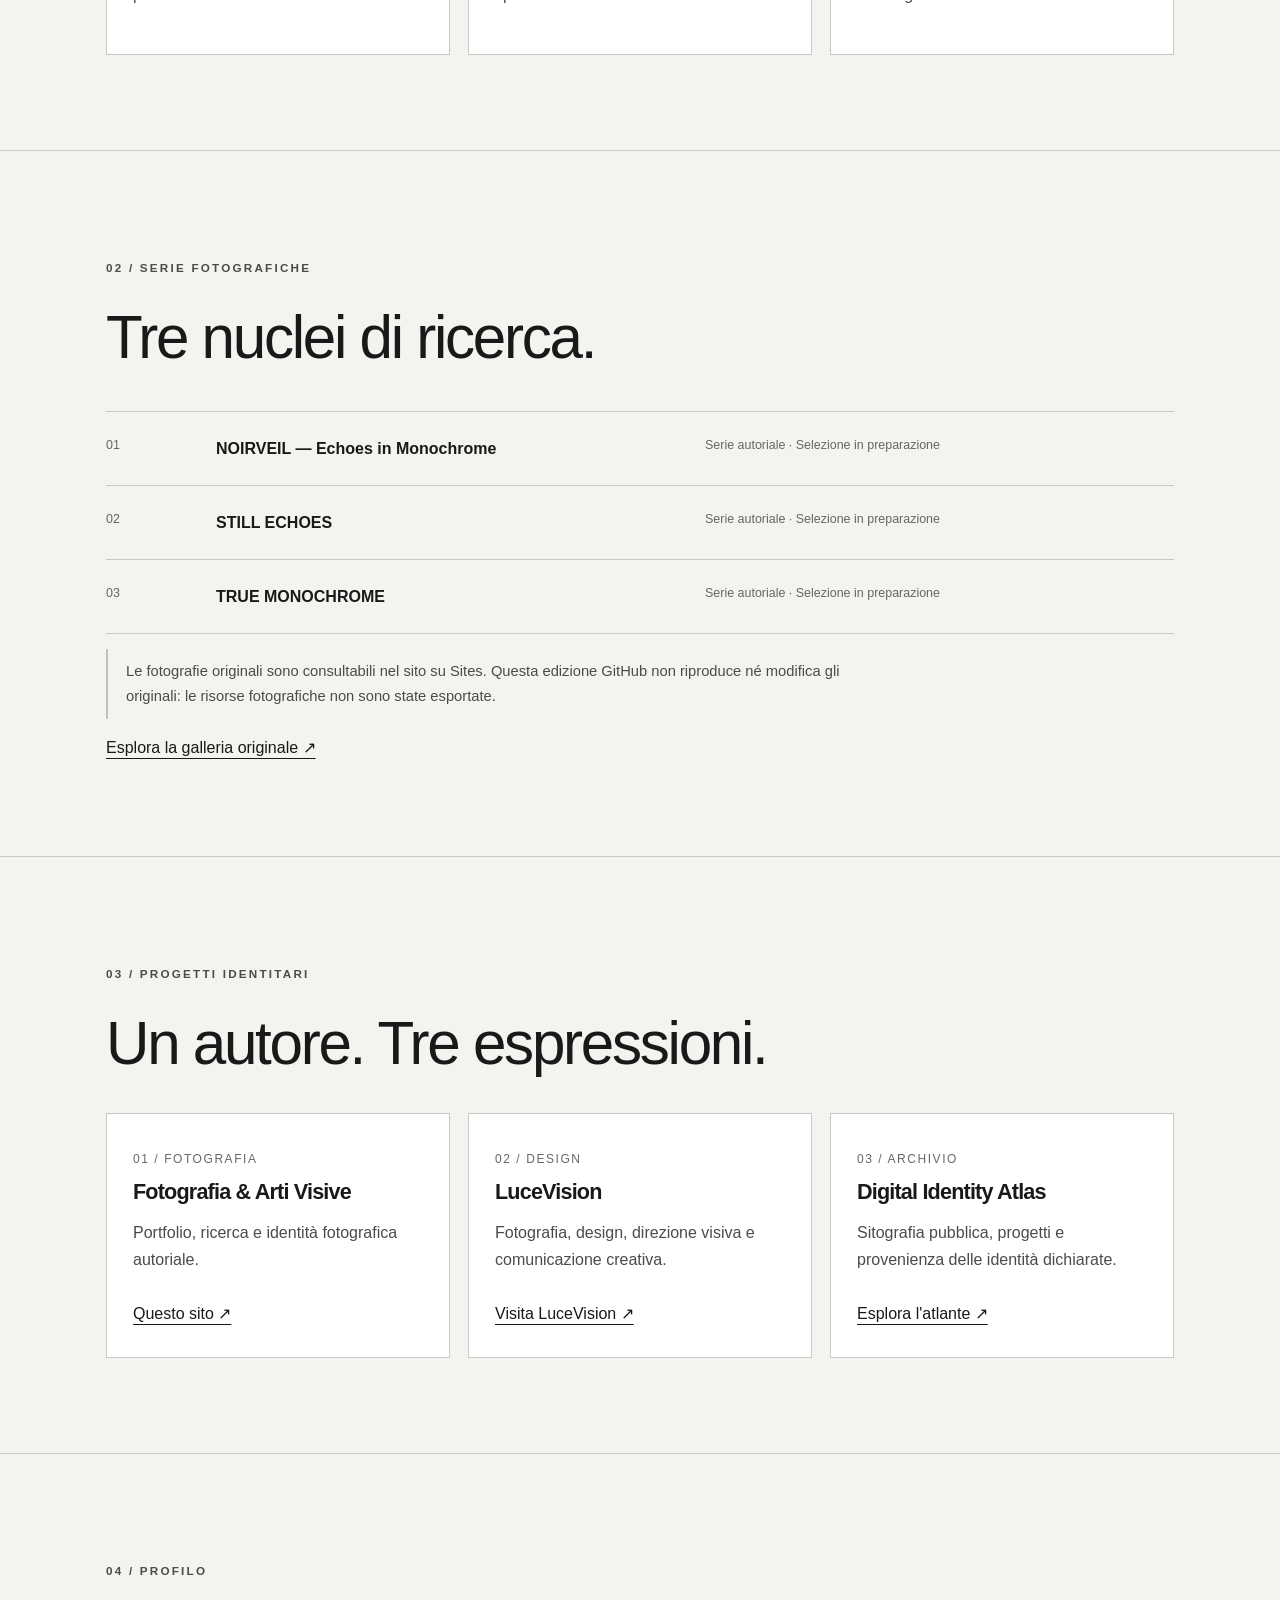
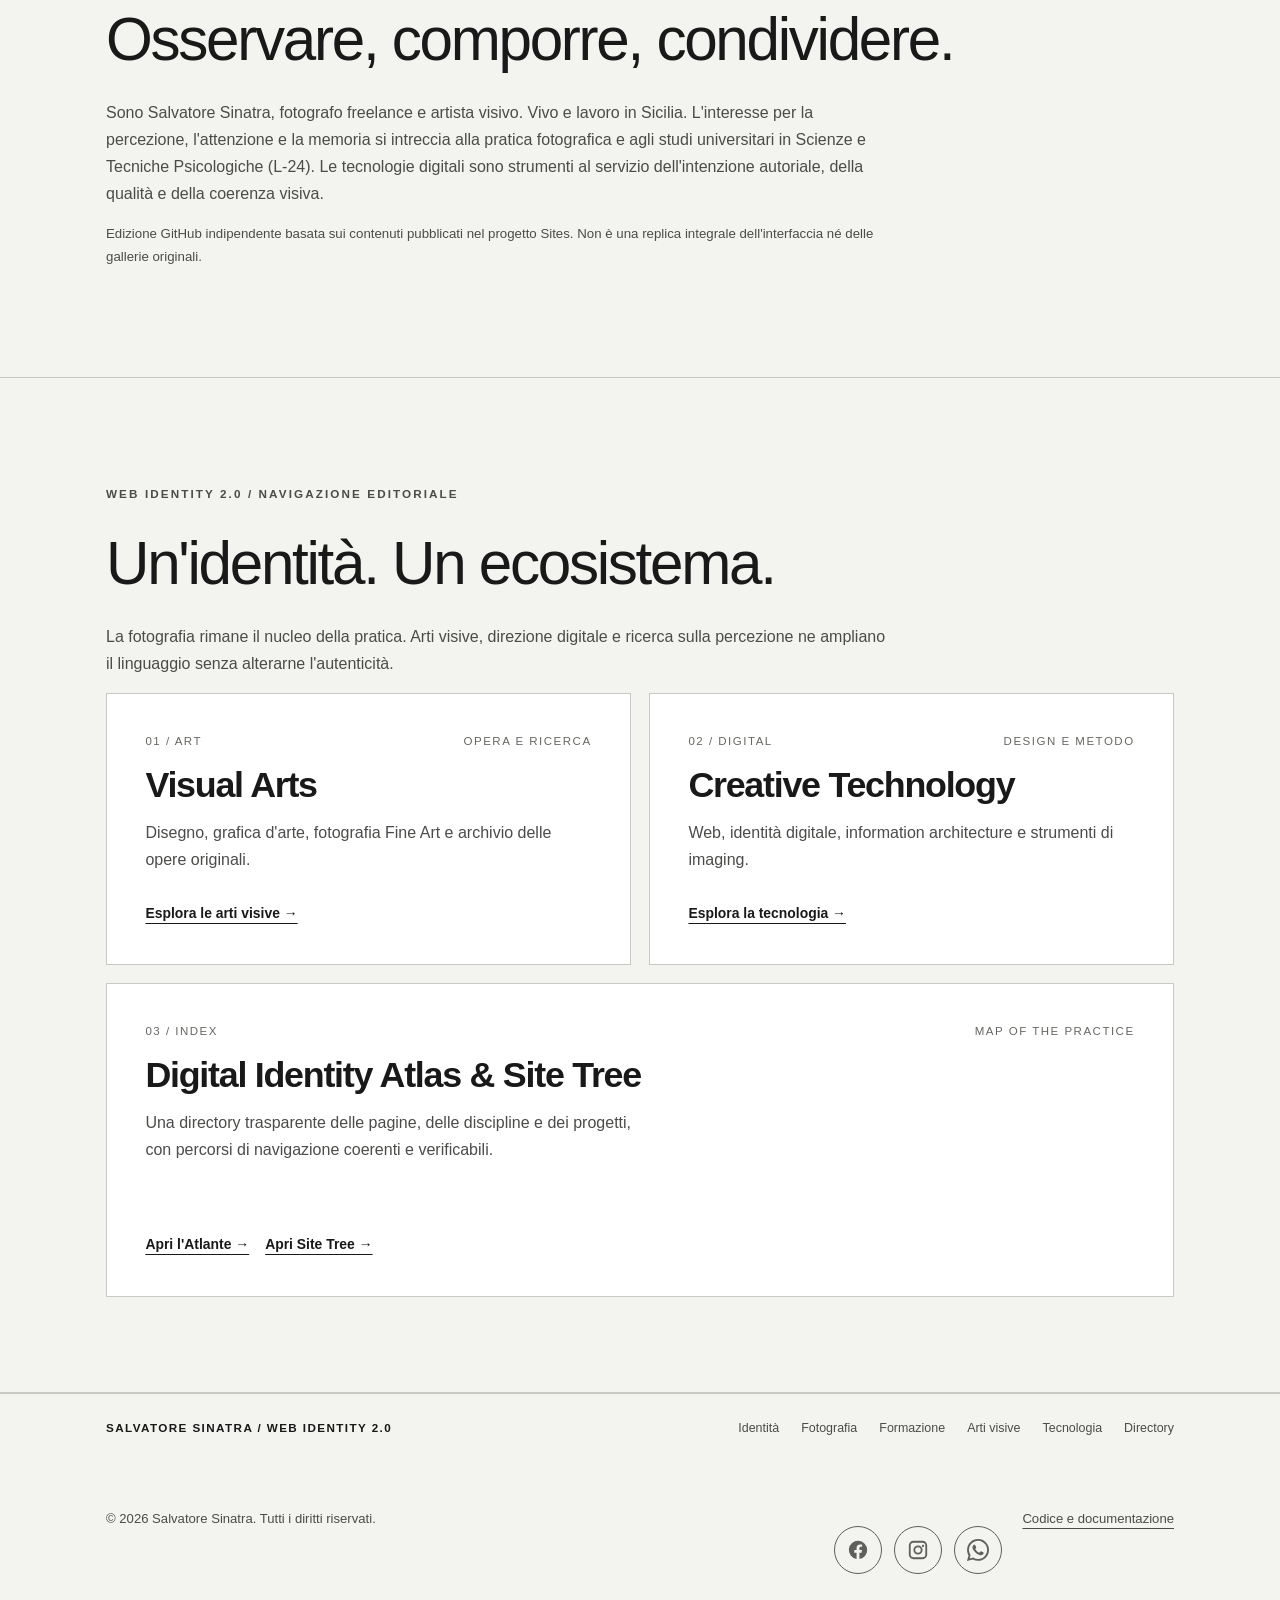
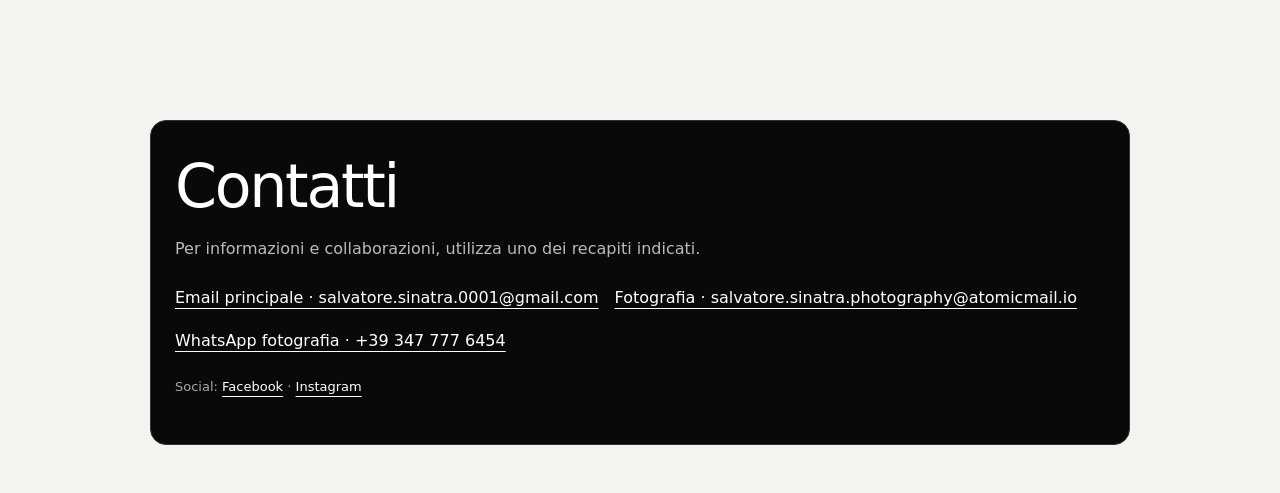
==== commit bcef61e5: "Simplify public contacts to three essential channels and one Facebook" ====
--- a/docs/index.html
+++ b/docs/index.html
@@ -12,4 +12,4 @@
 <article class="identity-feature"><div class="identity-index"><span>02 / Digital</span><span>Design e metodo</span></div><h3>Creative Technology</h3><p>Web, identità digitale, information architecture e strumenti di imaging.</p><a href="creative-technology/">Esplora la tecnologia →</a></article>
 <article class="identity-feature"><div class="identity-index"><span>03 / Index</span><span>Map of the practice</span></div><h3>Digital Identity Atlas &amp; Site Tree</h3><p>Una directory trasparente delle pagine, delle discipline e dei progetti, con percorsi di navigazione coerenti e verificabili.</p>
 <div class="actions"><a href="identity-atlas/">Apri l'Atlante →</a><a href="site-tree/">Apri Site Tree →</a></div></article>
-</div></div></section></main><nav class="global-explore" aria-label="Altre sezioni"><div class="wrap global-explore-inner"><strong>Salvatore Sinatra / Web Identity 2.0</strong><a href="identity/">Identità</a><a href="professional/">Fotografia</a><a href="academic/">Formazione</a><a href="visual-arts/">Arti visive</a><a href="creative-technology/">Tecnologia</a><a href="site-tree/">Directory</a></div></nav><footer class="footer"><div class="wrap flex"><span>© 2026 Salvatore Sinatra. Tutti i diritti riservati.</span><div class="foot-links"><official-social-links></official-social-links><script src="assets/official-social-links.js" defer></script><a href="https://github.com/salvatoresinatra0001-ux/salvatore-sinatra-web" target="_blank" rel="noopener noreferrer">Codice e documentazione</a></div></div></footer><!-- SS-UNIFIED-CONTACTS-START --><style id="ss-contact-system-style">.ss-contact-system{color:#f4f4f4;background:#080808;border:1px solid #353535;border-radius:18px;padding:clamp(22px,4vw,48px);max-width:1160px;margin:42px auto;font-family:system-ui,-apple-system,Segoe UI,sans-serif;line-height:1.55}.ss-contact-system *{box-sizing:border-box}.ss-contact-system .ss-contact-kicker{font-size:11px;letter-spacing:.2em;text-transform:uppercase;color:#aaa}.ss-contact-system h2{font-size:clamp(25px,3vw,38px);line-height:1.2;margin:12px 0 8px;color:#fff}.ss-contact-system .ss-contact-lead{color:#bbb;max-width:780px}.ss-contact-system .ss-contact-group{margin-top:34px;padding-top:22px;border-top:1px solid #333}.ss-contact-system h3{font-size:17px;color:#fff;margin:0 0 18px}.ss-contact-system .ss-contact-grid{display:grid;grid-template-columns:repeat(auto-fit,minmax(min(100%,280px),1fr));gap:12px}.ss-contact-system .ss-contact-item{border:1px solid #303030;background:#111;border-radius:10px;padding:17px;min-width:0;overflow-wrap:anywhere}.ss-contact-system .ss-contact-label{display:block;font-size:11px;letter-spacing:.08em;text-transform:uppercase;color:#aaa;margin-bottom:9px}.ss-contact-system .ss-contact-item a{color:#fff!important;text-decoration:underline;text-underline-offset:4px;font-size:15px;font-weight:600}.ss-contact-system .ss-contact-item small{display:block;color:#aaa;font-size:12px;margin-top:7px}.ss-contact-system a:focus-visible{outline:2px solid #fff;outline-offset:4px}.ss-contact-system .ss-contact-note{font-size:12px;color:#aaa;margin-top:20px}</style><section class="ss-contact-system" id="contatti-unificati" aria-labelledby="ss-contact-heading"><span class="ss-contact-kicker">Salvatore Sinatra · Identità e recapiti</span><h2 id="ss-contact-heading">Contatti ufficiali</h2><p class="ss-contact-lead">Riferimenti personali, professionali e progettuali organizzati per destinazione d’uso. Seleziona un numero per chiamare, un indirizzo email per scrivere o un profilo per aprirlo.</p><section class="ss-contact-group"><h3>01 / Fotografia e attività professionale</h3><div class="ss-contact-grid"><div class="ss-contact-item"><span class="ss-contact-label">Business · principale</span><a href="tel:+393292161313" rel="noopener noreferrer">+39 329 216 1313</a><small>Fotografia, portfolio e collaborazioni</small></div><div class="ss-contact-item"><span class="ss-contact-label">Business · fotografia e WhatsApp</span><a href="tel:+393477776454" rel="noopener noreferrer">+39 347 777 6454</a><small>Richieste fotografiche e comunicazioni WhatsApp</small></div><div class="ss-contact-item"><span class="ss-contact-label">Business · supplementare</span><a href="tel:+393205326033" rel="noopener noreferrer">+39 320 532 6033</a><small>Comunicazioni e collaborazioni professionali</small></div><div class="ss-contact-item"><span class="ss-contact-label">WhatsApp · fotografia</span><a href="https://wa.me/393477776454" rel="noopener noreferrer">+39 347 777 6454</a><small>Collegamento diretto per richieste fotografiche</small></div></div></section><section class="ss-contact-group"><h3>02 / Contatti personali</h3><div class="ss-contact-grid"><div class="ss-contact-item"><span class="ss-contact-label">Personale · principale</span><a href="tel:+393518613017" rel="noopener noreferrer">+39 351 861 3017</a><small>Recapito personale di riferimento</small></div><div class="ss-contact-item"><span class="ss-contact-label">Personale · alternativo I</span><a href="tel:+393757339969" rel="noopener noreferrer">+39 375 733 9969</a><small>Contatto privato alternativo</small></div><div class="ss-contact-item"><span class="ss-contact-label">Personale · alternativo II</span><a href="tel:+393757325767" rel="noopener noreferrer">+39 375 732 5767</a><small>Secondo contatto privato alternativo</small></div></div></section><section class="ss-contact-group"><h3>03 / Luce Vision</h3><div class="ss-contact-grid"><div class="ss-contact-item"><span class="ss-contact-label">Luce Vision · dedicato</span><a href="tel:+393206521049" rel="noopener noreferrer">+39 320 652 1049</a><small>Comunicazioni relative al progetto Luce Vision</small></div><div class="ss-contact-item"><span class="ss-contact-label">Luce Vision · progetto</span><a href="mailto:salvatore.sinatra@lucevision.it" rel="noopener noreferrer">salvatore.sinatra@lucevision.it</a></div></div></section><section class="ss-contact-group"><h3>04 / Posta elettronica · generale e personale</h3><div class="ss-contact-grid"><div class="ss-contact-item"><span class="ss-contact-label">Google Mail · principale</span><a href="mailto:salvatore.sinatra.0001@gmail.com" rel="noopener noreferrer">salvatore.sinatra.0001@gmail.com</a></div><div class="ss-contact-item"><span class="ss-contact-label">Google Mail · secondaria</span><a href="mailto:salvatore.sinatra.contact@gmail.com" rel="noopener noreferrer">salvatore.sinatra.contact@gmail.com</a></div><div class="ss-contact-item"><span class="ss-contact-label">Outlook · principale</span><a href="mailto:salvatore.sinatra903@outlook.com" rel="noopener noreferrer">salvatore.sinatra903@outlook.com</a></div><div class="ss-contact-item"><span class="ss-contact-label">Outlook · alias</span><a href="mailto:salvatoresinatra1@outlook.com" rel="noopener noreferrer">salvatoresinatra1@outlook.com</a></div><div class="ss-contact-item"><span class="ss-contact-label">Atomic Mail · generale</span><a href="mailto:salvatore.sinatra@atomicmail.io" rel="noopener noreferrer">salvatore.sinatra@atomicmail.io</a></div></div></section><section class="ss-contact-group"><h3>05 / Posta elettronica · fotografia e business</h3><div class="ss-contact-grid"><div class="ss-contact-item"><span class="ss-contact-label">Fotografia · informazioni</span><a href="mailto:salvatore.sinatra.photography@atomicmail.io" rel="noopener noreferrer">salvatore.sinatra.photography@atomicmail.io</a></div><div class="ss-contact-item"><span class="ss-contact-label">Business · collaborazioni</span><a href="mailto:salvatore.sinatra.business@atomicmail.io" rel="noopener noreferrer">salvatore.sinatra.business@atomicmail.io</a></div></div></section><section class="ss-contact-group"><h3>06 / Profili social</h3><div class="ss-contact-grid"><div class="ss-contact-item"><span class="ss-contact-label">Facebook · profilo principale</span><a href="https://www.facebook.com/salvatore.sinatra.00.01" rel="noopener noreferrer">Salvatore.Sinatra.00.01</a></div><div class="ss-contact-item"><span class="ss-contact-label">Instagram · unico profilo</span><a href="https://www.instagram.com/salvatoresinatraofficial/" rel="noopener noreferrer">@salvatoresinatraofficial</a></div><div class="ss-contact-item"><span class="ss-contact-label">WhatsApp · fotografia</span><a href="https://wa.me/393477776454" rel="noopener noreferrer">+39 347 777 6454</a></div></div></section><p class="ss-contact-note">Gli indirizzi e i numeri sono pubblicati su indicazione del titolare. È pubblicato un unico profilo Facebook; l’alias Outlook non costituisce una casella separata.</p></section><!-- SS-UNIFIED-CONTACTS-END --></body></html>+</div></div></section></main><nav class="global-explore" aria-label="Altre sezioni"><div class="wrap global-explore-inner"><strong>Salvatore Sinatra / Web Identity 2.0</strong><a href="identity/">Identità</a><a href="professional/">Fotografia</a><a href="academic/">Formazione</a><a href="visual-arts/">Arti visive</a><a href="creative-technology/">Tecnologia</a><a href="site-tree/">Directory</a></div></nav><footer class="footer"><div class="wrap flex"><span>© 2026 Salvatore Sinatra. Tutti i diritti riservati.</span><div class="foot-links"><official-social-links></official-social-links><script src="assets/official-social-links.js" defer></script><a href="https://github.com/salvatoresinatra0001-ux/salvatore-sinatra-web" target="_blank" rel="noopener noreferrer">Codice e documentazione</a></div></div></footer><!-- SS-UNIFIED-CONTACTS-START --><section id="contatti-unificati" aria-label="Contatti essenziali di Salvatore Sinatra" style="max-width:980px;margin:48px auto;padding:32px 24px;background:#090909;color:#fff;border:1px solid #333;border-radius:16px;font-family:system-ui,sans-serif"><h2 style="margin:0 0 8px">Contatti</h2><p style="color:#bbb">Per informazioni e collaborazioni, utilizza uno dei recapiti indicati.</p><div style="display:flex;flex-wrap:wrap;gap:16px;margin-top:22px"><a style="color:#fff;overflow-wrap:anywhere" href="mailto:salvatore.sinatra.0001@gmail.com">Email principale · salvatore.sinatra.0001@gmail.com</a><a style="color:#fff;overflow-wrap:anywhere" href="mailto:salvatore.sinatra.photography@atomicmail.io">Fotografia · salvatore.sinatra.photography@atomicmail.io</a><a style="color:#fff" href="https://wa.me/393477776454" target="_blank" rel="noopener noreferrer">WhatsApp fotografia · +39 347 777 6454</a></div><p style="margin-top:22px;color:#aaa;font-size:13px">Social: <a style="color:#fff" href="https://www.facebook.com/salvatore.sinatra.00.01" target="_blank" rel="noopener noreferrer">Facebook</a> · <a style="color:#fff" href="https://www.instagram.com/salvatoresinatraofficial/" target="_blank" rel="noopener noreferrer">Instagram</a></p></section><!-- SS-UNIFIED-CONTACTS-END --></body></html>
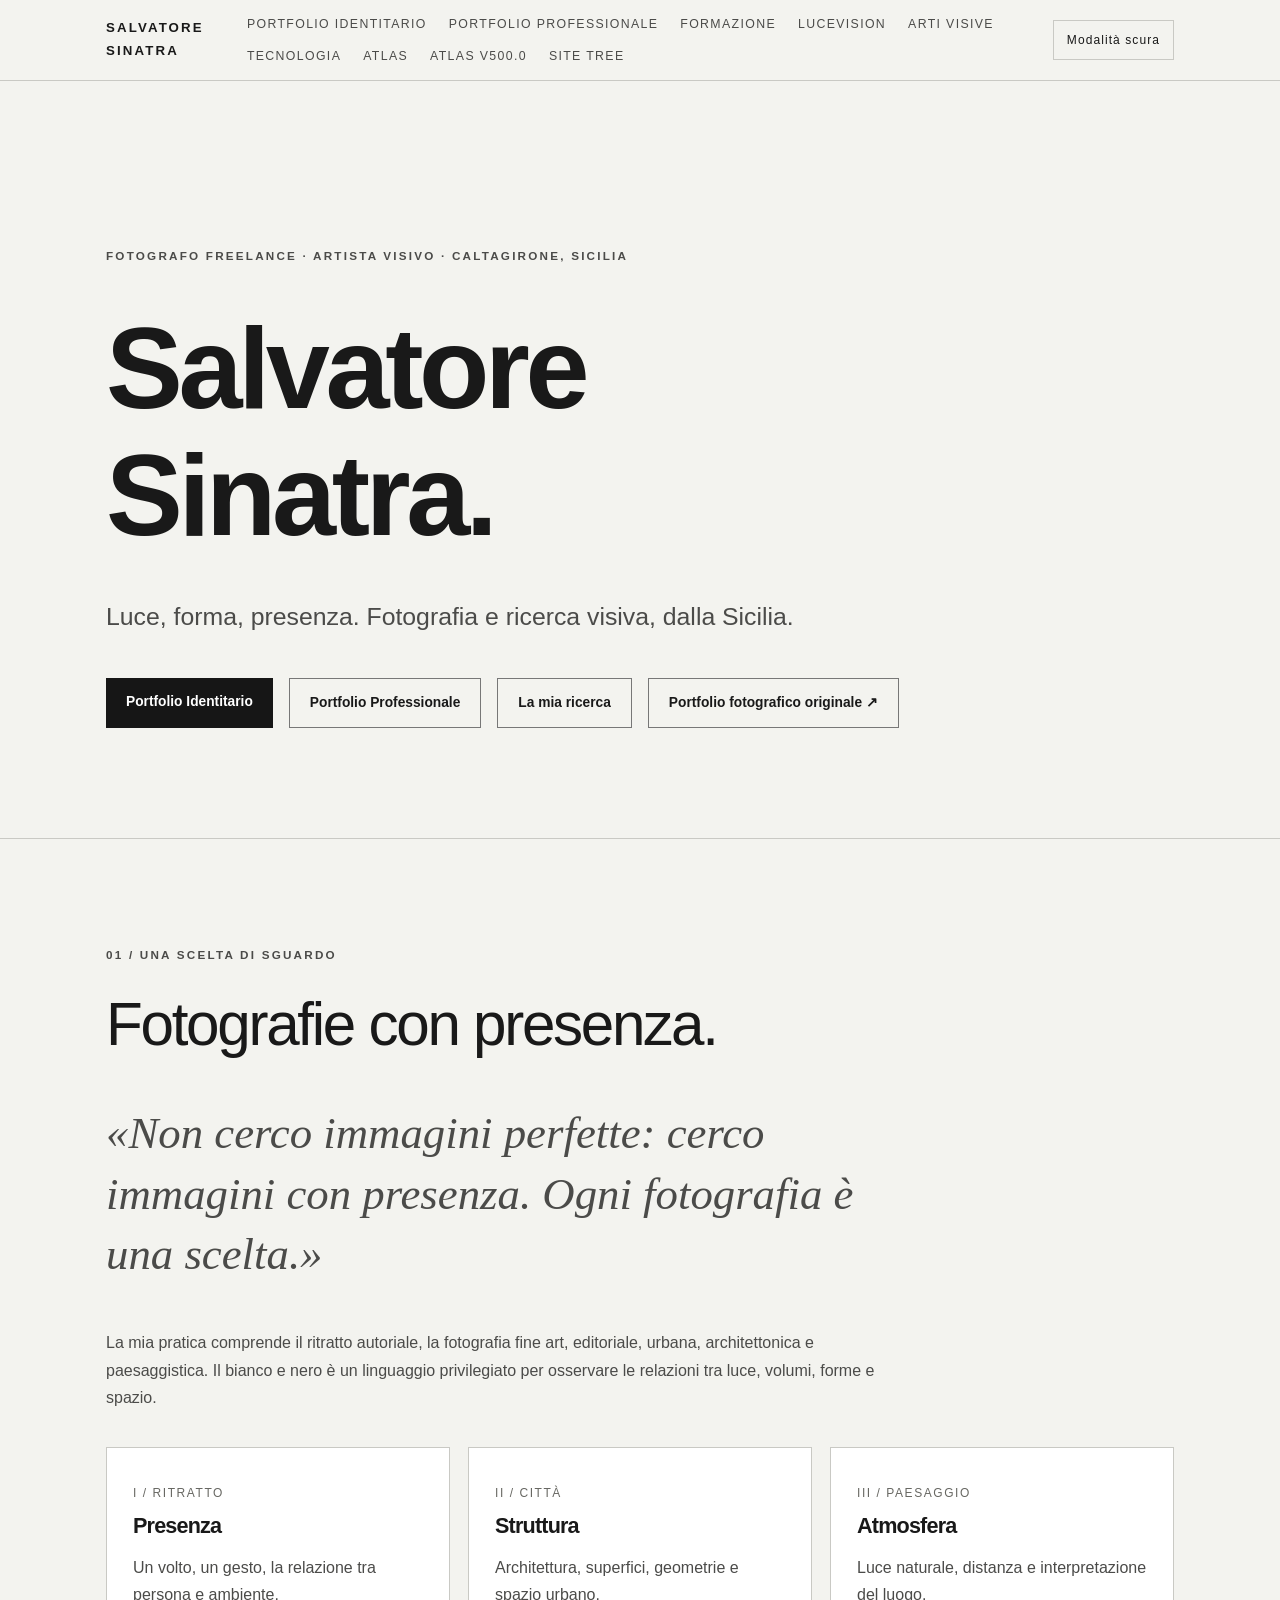
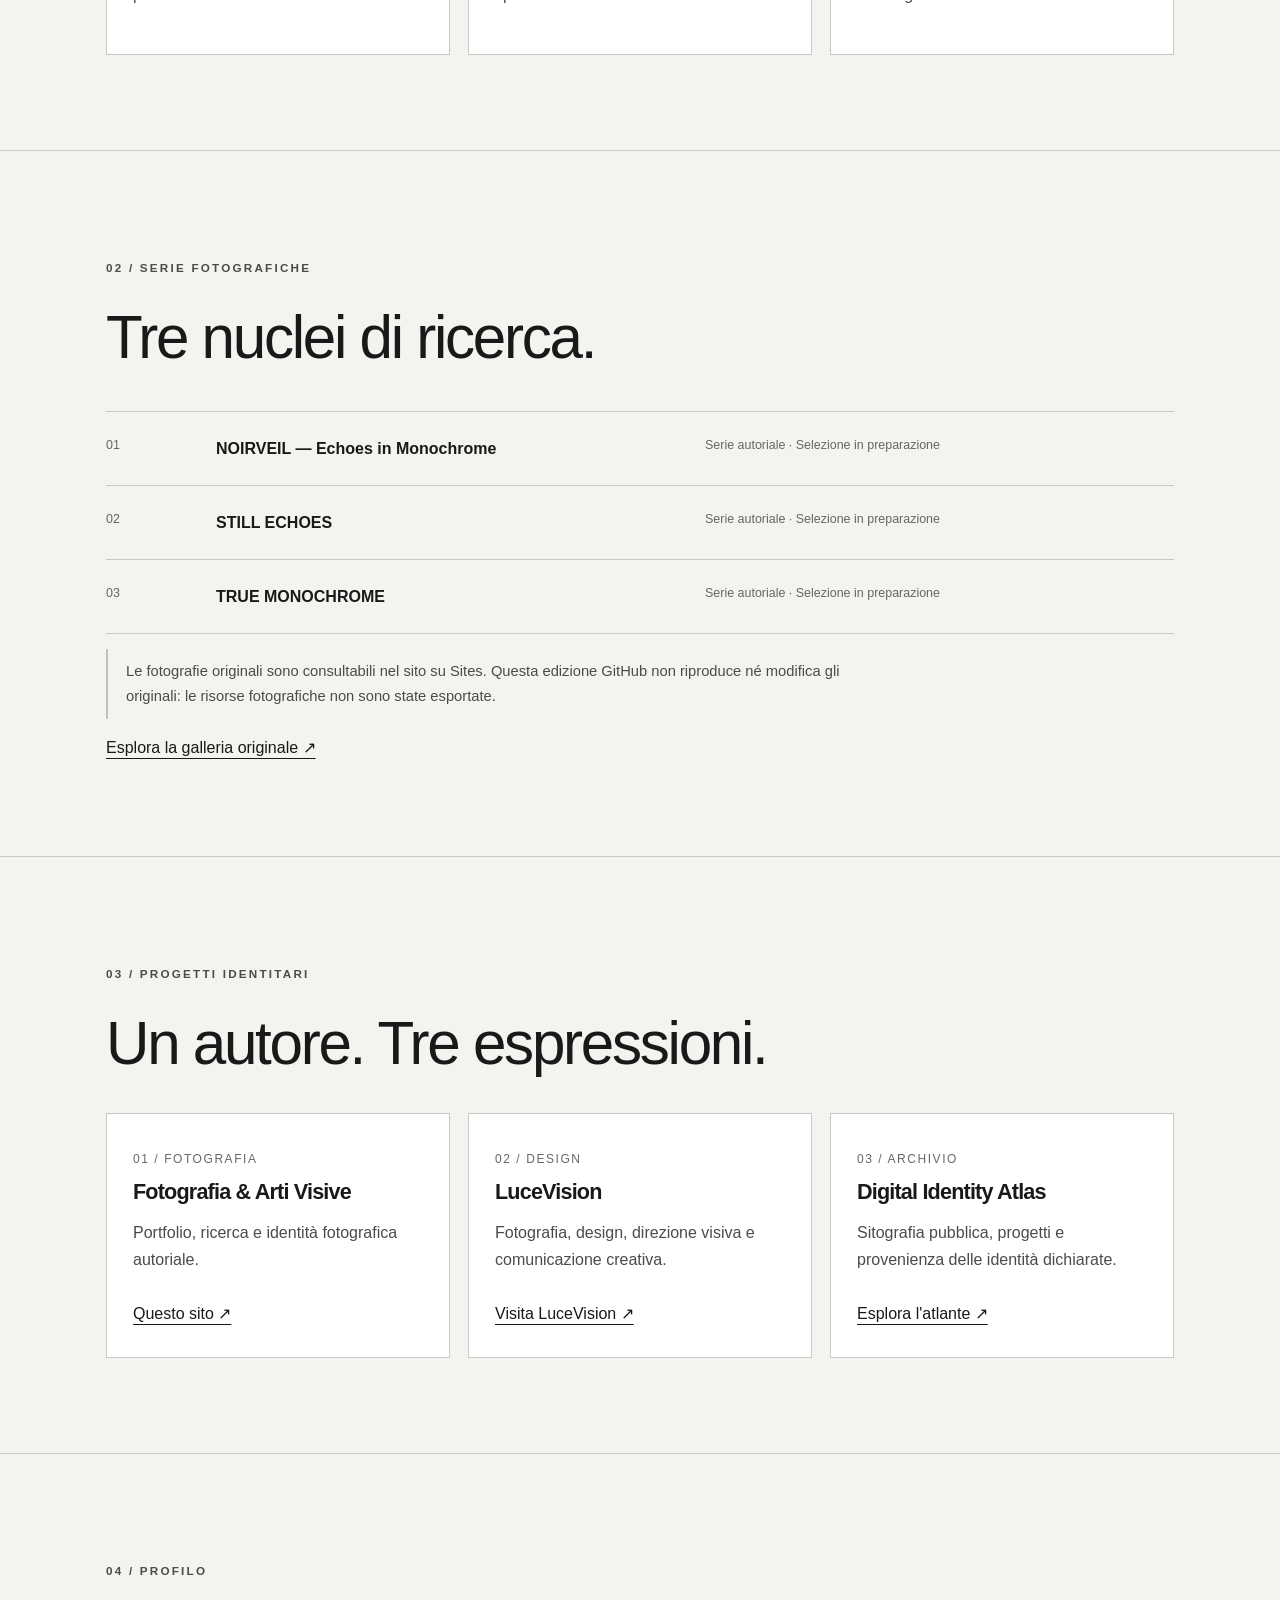
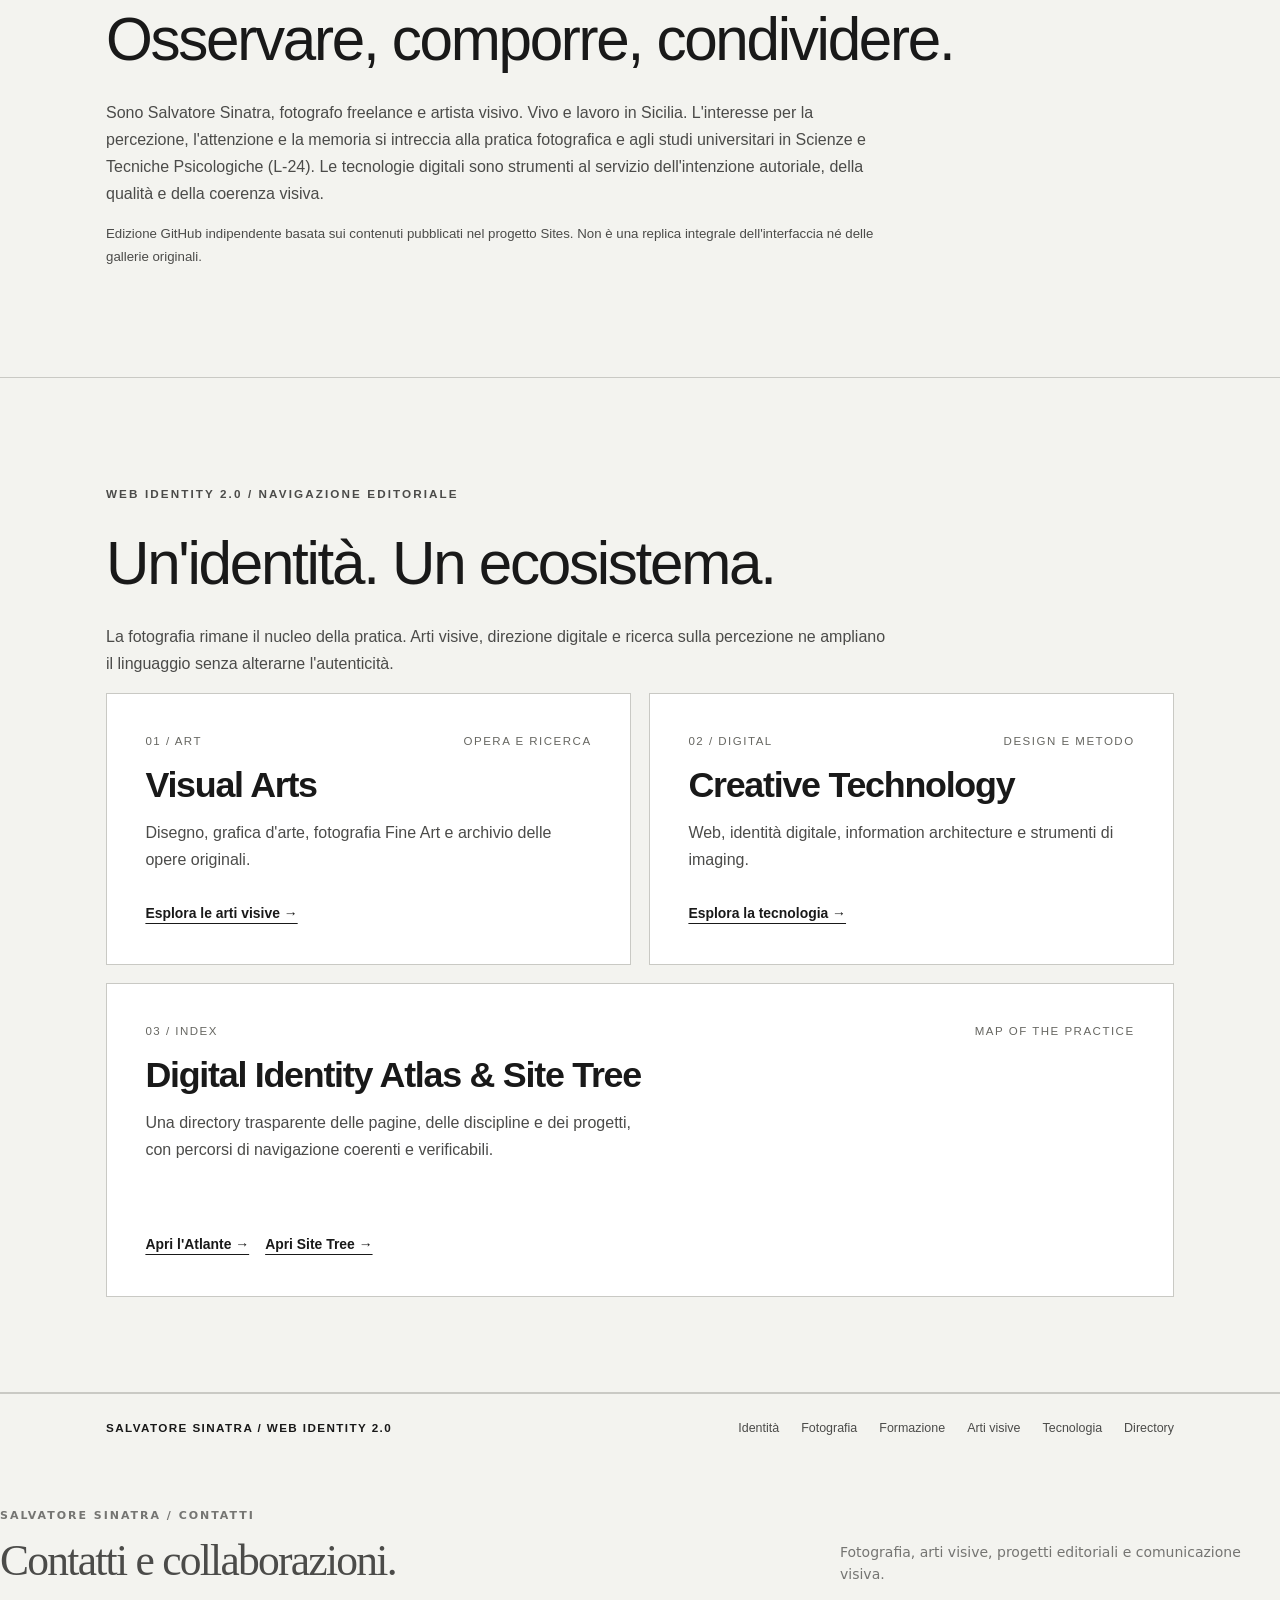
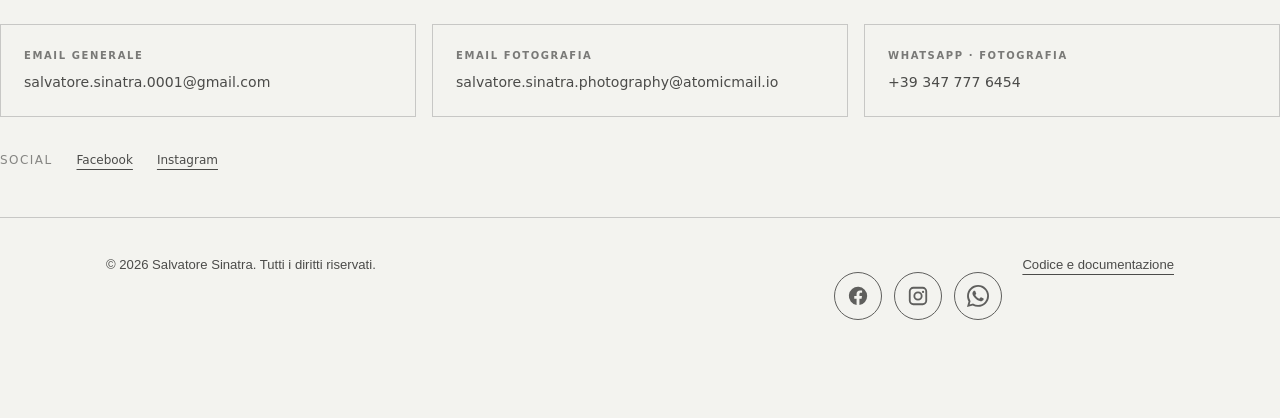
==== commit 982ec3fd: "Integrate consolidated contact details into final responsive footer" ====
--- a/docs/index.html
+++ b/docs/index.html
@@ -1,4 +1,4 @@
-<!doctype html><html lang="it"><head><meta charset="utf-8"><meta name="viewport" content="width=device-width,initial-scale=1"><meta name="description" content="Salvatore Sinatra, fotografo freelance e artista visivo a Caltagirone, Sicilia. Esplora identità, fotografia fine art, portfolio professionale e ricerca visiva."><meta name="theme-color" content="#0a0a0a"><meta name="robots" content="index,follow"><link rel="canonical" href="https://salvatoresinatra0001-ux.github.io/salvatore-sinatra-web/"><meta property="og:type" content="website"><meta property="og:title" content="Salvatore Sinatra | Fotografo e artista visivo in Sicilia"><meta property="og:description" content="Salvatore Sinatra, fotografo freelance e artista visivo a Caltagirone, Sicilia. Esplora identità, fotografia fine art, portfolio professionale e ricerca visiva."><title>Salvatore Sinatra | Fotografo e artista visivo in Sicilia</title><link rel="stylesheet" href="assets/style.css"><link rel="stylesheet" href="assets/identity-v2.css"><script src="assets/identity-v2.js" defer></script><meta name="author" content="Salvatore Sinatra"><meta name="referrer" content="strict-origin-when-cross-origin"><meta property="og:locale" content="it_IT"><meta property="og:site_name" content="Salvatore Sinatra"><meta property="og:url" content="https://salvatoresinatra0001-ux.github.io/salvatore-sinatra-web/"><meta name="twitter:card" content="summary"><meta name="twitter:title" content="Salvatore Sinatra | Fotografo e artista visivo in Sicilia"><meta name="twitter:description" content="Salvatore Sinatra, fotografo freelance e artista visivo a Caltagirone, Sicilia. Esplora identità, fotografia fine art, portfolio professionale e ricerca visiva."><script type="application/ld+json">{"@context":"https://schema.org","@graph":[{"@type":"Person","@id":"https://salvatoresinatra0001-ux.github.io/salvatore-sinatra-web/#salvatore-sinatra","name":"Salvatore Sinatra","url":"https://salvatoresinatra0001-ux.github.io/salvatore-sinatra-web/","jobTitle":["Freelance Photographer","Visual Artist"],"description":"Fotografo freelance e artista visivo con base a Caltagirone, Sicilia. Studente universitario L-24 in Scienze e Tecniche Psicologiche.","homeLocation":{"@type":"Place","name":"Caltagirone, Sicilia, Italia"},"knowsAbout":["Fine Art Photography","Editorial Photography","Black and White Photography","Portrait Photography","Visual Arts","Visual Communication"],"sameAs":["https://www.facebook.com/salvatore.sinatra.00.01","https://www.facebook.com/profile.php?id=","https://www.instagram.com/salvatoresinatraofficial/","https://github.com/salvatoresinatra0001-ux"]},{"@type":"WebSite","@id":"https://salvatoresinatra0001-ux.github.io/salvatore-sinatra-web/#website","url":"https://salvatoresinatra0001-ux.github.io/salvatore-sinatra-web/","name":"Salvatore Sinatra | Fotografo e artista visivo in Sicilia","description":"Salvatore Sinatra, fotografo freelance e artista visivo a Caltagirone, Sicilia. Esplora identità, fotografia fine art, portfolio professionale e ricerca visiva.","inLanguage":"it-IT","about":{"@id":"https://salvatoresinatra0001-ux.github.io/salvatore-sinatra-web/#salvatore-sinatra"},"isPartOf":{"@id":"https://salvatoresinatra0001-ux.github.io/salvatore-sinatra-web/#website"}}]}</script><link rel="icon" type="image/svg+xml" href="favicon.svg"><meta name="design-system-version" content="10.0"><style id="ss-design-system-v10">:root{--ss10-black:#080808;--ss10-white:#f5f5f2;--ss10-muted:#a8a8a4;--ss10-border:#3b3b3b}html{scroll-behavior:smooth}body{font-kerning:normal;-webkit-font-smoothing:antialiased}img{max-width:100%;height:auto}img:not([width]):not([height]){object-fit:contain}a,button{transition:color .2s ease,border-color .2s ease,background-color .2s ease}a:focus-visible,button:focus-visible{outline:2px solid currentColor;outline-offset:4px}h1,h2,h3{text-wrap:balance}p{overflow-wrap:break-word}main{min-width:0}@media(prefers-reduced-motion:reduce){*,*::before,*::after{scroll-behavior:auto!important;animation-duration:.01ms!important;transition-duration:.01ms!important}}@media(max-width:600px){body{overflow-x:hidden}nav{max-width:100%;flex-wrap:wrap}}.ss-v10-signature{font:500 10px/1.5 system-ui,sans-serif;letter-spacing:.2em;text-transform:uppercase;opacity:.65}.ss-v10-links{display:flex;gap:16px;flex-wrap:wrap;align-items:center;justify-content:center;padding:18px 5%;border-top:1px solid currentColor;font:500 11px/1.6 system-ui,sans-serif;letter-spacing:.1em;text-transform:uppercase}.ss-v10-links a{text-decoration:underline;text-underline-offset:4px}.ss-v10-links a:hover{opacity:.65}</style></head><body><a href="#contenuto" class="skip">Vai al contenuto</a><header class="site-header"><div class="wrap bar"><a class="wordmark" href="index.html">Salvatore Sinatra</a><nav class="nav" aria-label="Navigazione principale"><a href="identity/">Portfolio Identitario</a><a href="professional/">Portfolio Professionale</a><a href="academic/">Formazione</a><a href="lucevision/">LuceVision</a><a href="visual-arts/">Arti visive</a><a href="creative-technology/">Tecnologia</a><a href="identity-atlas/">Atlas</a><a href="identity-atlas-v500/">Atlas V500.0</a><a href="site-tree/">Site Tree</a></nav><button class="theme-toggle" data-identity-theme-toggle type="button" aria-pressed="false">Modalità chiara</button></div></header><main id="contenuto">
+<!doctype html><html lang="it"><head><meta charset="utf-8"><meta name="viewport" content="width=device-width,initial-scale=1"><meta name="description" content="Salvatore Sinatra, fotografo freelance e artista visivo a Caltagirone, Sicilia. Esplora identità, fotografia fine art, portfolio professionale e ricerca visiva."><meta name="theme-color" content="#0a0a0a"><meta name="robots" content="index,follow"><link rel="canonical" href="https://salvatoresinatra0001-ux.github.io/salvatore-sinatra-web/"><meta property="og:type" content="website"><meta property="og:title" content="Salvatore Sinatra | Fotografo e artista visivo in Sicilia"><meta property="og:description" content="Salvatore Sinatra, fotografo freelance e artista visivo a Caltagirone, Sicilia. Esplora identità, fotografia fine art, portfolio professionale e ricerca visiva."><title>Salvatore Sinatra | Fotografo e artista visivo in Sicilia</title><link rel="stylesheet" href="assets/style.css"><link rel="stylesheet" href="assets/identity-v2.css"><script src="assets/identity-v2.js" defer></script><meta name="author" content="Salvatore Sinatra"><meta name="referrer" content="strict-origin-when-cross-origin"><meta property="og:locale" content="it_IT"><meta property="og:site_name" content="Salvatore Sinatra"><meta property="og:url" content="https://salvatoresinatra0001-ux.github.io/salvatore-sinatra-web/"><meta name="twitter:card" content="summary"><meta name="twitter:title" content="Salvatore Sinatra | Fotografo e artista visivo in Sicilia"><meta name="twitter:description" content="Salvatore Sinatra, fotografo freelance e artista visivo a Caltagirone, Sicilia. Esplora identità, fotografia fine art, portfolio professionale e ricerca visiva."><script type="application/ld+json">{"@context":"https://schema.org","@graph":[{"@type":"Person","@id":"https://salvatoresinatra0001-ux.github.io/salvatore-sinatra-web/#salvatore-sinatra","name":"Salvatore Sinatra","url":"https://salvatoresinatra0001-ux.github.io/salvatore-sinatra-web/","jobTitle":["Freelance Photographer","Visual Artist"],"description":"Fotografo freelance e artista visivo con base a Caltagirone, Sicilia. Studente universitario L-24 in Scienze e Tecniche Psicologiche.","homeLocation":{"@type":"Place","name":"Caltagirone, Sicilia, Italia"},"knowsAbout":["Fine Art Photography","Editorial Photography","Black and White Photography","Portrait Photography","Visual Arts","Visual Communication"],"sameAs":["https://www.facebook.com/salvatore.sinatra.00.01","https://www.facebook.com/profile.php?id=","https://www.instagram.com/salvatoresinatraofficial/","https://github.com/salvatoresinatra0001-ux"]},{"@type":"WebSite","@id":"https://salvatoresinatra0001-ux.github.io/salvatore-sinatra-web/#website","url":"https://salvatoresinatra0001-ux.github.io/salvatore-sinatra-web/","name":"Salvatore Sinatra | Fotografo e artista visivo in Sicilia","description":"Salvatore Sinatra, fotografo freelance e artista visivo a Caltagirone, Sicilia. Esplora identità, fotografia fine art, portfolio professionale e ricerca visiva.","inLanguage":"it-IT","about":{"@id":"https://salvatoresinatra0001-ux.github.io/salvatore-sinatra-web/#salvatore-sinatra"},"isPartOf":{"@id":"https://salvatoresinatra0001-ux.github.io/salvatore-sinatra-web/#website"}}]}</script><link rel="icon" type="image/svg+xml" href="favicon.svg"><meta name="design-system-version" content="10.0"><style id="ss-design-system-v10">:root{--ss10-black:#080808;--ss10-white:#f5f5f2;--ss10-muted:#a8a8a4;--ss10-border:#3b3b3b}html{scroll-behavior:smooth}body{font-kerning:normal;-webkit-font-smoothing:antialiased}img{max-width:100%;height:auto}img:not([width]):not([height]){object-fit:contain}a,button{transition:color .2s ease,border-color .2s ease,background-color .2s ease}a:focus-visible,button:focus-visible{outline:2px solid currentColor;outline-offset:4px}h1,h2,h3{text-wrap:balance}p{overflow-wrap:break-word}main{min-width:0}@media(prefers-reduced-motion:reduce){*,*::before,*::after{scroll-behavior:auto!important;animation-duration:.01ms!important;transition-duration:.01ms!important}}@media(max-width:600px){body{overflow-x:hidden}nav{max-width:100%;flex-wrap:wrap}}.ss-v10-signature{font:500 10px/1.5 system-ui,sans-serif;letter-spacing:.2em;text-transform:uppercase;opacity:.65}.ss-v10-links{display:flex;gap:16px;flex-wrap:wrap;align-items:center;justify-content:center;padding:18px 5%;border-top:1px solid currentColor;font:500 11px/1.6 system-ui,sans-serif;letter-spacing:.1em;text-transform:uppercase}.ss-v10-links a{text-decoration:underline;text-underline-offset:4px}.ss-v10-links a:hover{opacity:.65}</style><link rel="stylesheet" href="assets/ss-contact-footer.css"></head><body><a href="#contenuto" class="skip">Vai al contenuto</a><header class="site-header"><div class="wrap bar"><a class="wordmark" href="index.html">Salvatore Sinatra</a><nav class="nav" aria-label="Navigazione principale"><a href="identity/">Portfolio Identitario</a><a href="professional/">Portfolio Professionale</a><a href="academic/">Formazione</a><a href="lucevision/">LuceVision</a><a href="visual-arts/">Arti visive</a><a href="creative-technology/">Tecnologia</a><a href="identity-atlas/">Atlas</a><a href="identity-atlas-v500/">Atlas V500.0</a><a href="site-tree/">Site Tree</a></nav><button class="theme-toggle" data-identity-theme-toggle type="button" aria-pressed="false">Modalità chiara</button></div></header><main id="contenuto">
 <section class="hero"><div class="wrap"><p class="eyebrow">Fotografo freelance · Artista visivo · Caltagirone, Sicilia</p><h1>Salvatore<br>Sinatra<span aria-hidden="true">.</span></h1><p class="lead">Luce, forma, presenza. Fotografia e ricerca visiva, dalla Sicilia.</p><div class="actions"><a class="action" href="identity/">Portfolio Identitario</a><a class="action action-secondary" href="professional/">Portfolio Professionale</a><a class="action action-secondary" href="#fotografia">La mia ricerca</a><a class="action action-secondary" href="https://salvatore-sinatra.free-trail-0346.chatgpt.site" target="_blank" rel="noopener noreferrer">Portfolio fotografico originale ↗</a></div></div></section>
 <section id="fotografia" class="section"><div class="wrap"><p class="eyebrow">01 / Una scelta di sguardo</p><h2>Fotografie con presenza.</h2><p class="statement">«Non cerco immagini perfette: cerco immagini con presenza. Ogni fotografia è una scelta.»</p><p>La mia pratica comprende il ritratto autoriale, la fotografia fine art, editoriale, urbana, architettonica e paesaggistica. Il bianco e nero è un linguaggio privilegiato per osservare le relazioni tra luce, volumi, forme e spazio.</p><div class="columns"><article class="panel"><span class="index">I / RITRATTO</span><h3>Presenza</h3><p>Un volto, un gesto, la relazione tra persona e ambiente.</p></article><article class="panel"><span class="index">II / CITTÀ</span><h3>Struttura</h3><p>Architettura, superfici, geometrie e spazio urbano.</p></article><article class="panel"><span class="index">III / PAESAGGIO</span><h3>Atmosfera</h3><p>Luce naturale, distanza e interpretazione del luogo.</p></article></div></div></section>
 <section class="section"><div class="wrap"><p class="eyebrow">02 / Serie fotografiche</p><h2>Tre nuclei di ricerca.</h2><div class="list-rows"><div class="list-row"><span>01</span><strong>NOIRVEIL — Echoes in Monochrome</strong><span>Serie autoriale · Selezione in preparazione</span></div><div class="list-row"><span>02</span><strong>STILL ECHOES</strong><span>Serie autoriale · Selezione in preparazione</span></div><div class="list-row"><span>03</span><strong>TRUE MONOCHROME</strong><span>Serie autoriale · Selezione in preparazione</span></div></div><p class="note">Le fotografie originali sono consultabili nel sito su Sites. Questa edizione GitHub non riproduce né modifica gli originali: le risorse fotografiche non sono state esportate.</p><a href="https://salvatore-sinatra.free-trail-0346.chatgpt.site" target="_blank" rel="noopener noreferrer">Esplora la galleria originale ↗</a></div></section>
@@ -12,4 +12,22 @@
 <article class="identity-feature"><div class="identity-index"><span>02 / Digital</span><span>Design e metodo</span></div><h3>Creative Technology</h3><p>Web, identità digitale, information architecture e strumenti di imaging.</p><a href="creative-technology/">Esplora la tecnologia →</a></article>
 <article class="identity-feature"><div class="identity-index"><span>03 / Index</span><span>Map of the practice</span></div><h3>Digital Identity Atlas &amp; Site Tree</h3><p>Una directory trasparente delle pagine, delle discipline e dei progetti, con percorsi di navigazione coerenti e verificabili.</p>
 <div class="actions"><a href="identity-atlas/">Apri l'Atlante →</a><a href="site-tree/">Apri Site Tree →</a></div></article>
-</div></div></section></main><nav class="global-explore" aria-label="Altre sezioni"><div class="wrap global-explore-inner"><strong>Salvatore Sinatra / Web Identity 2.0</strong><a href="identity/">Identità</a><a href="professional/">Fotografia</a><a href="academic/">Formazione</a><a href="visual-arts/">Arti visive</a><a href="creative-technology/">Tecnologia</a><a href="site-tree/">Directory</a></div></nav><footer class="footer"><div class="wrap flex"><span>© 2026 Salvatore Sinatra. Tutti i diritti riservati.</span><div class="foot-links"><official-social-links></official-social-links><script src="assets/official-social-links.js" defer></script><a href="https://github.com/salvatoresinatra0001-ux/salvatore-sinatra-web" target="_blank" rel="noopener noreferrer">Codice e documentazione</a></div></div></footer><!-- SS-UNIFIED-CONTACTS-START --><section id="contatti-unificati" aria-label="Contatti essenziali di Salvatore Sinatra" style="max-width:980px;margin:48px auto;padding:32px 24px;background:#090909;color:#fff;border:1px solid #333;border-radius:16px;font-family:system-ui,sans-serif"><h2 style="margin:0 0 8px">Contatti</h2><p style="color:#bbb">Per informazioni e collaborazioni, utilizza uno dei recapiti indicati.</p><div style="display:flex;flex-wrap:wrap;gap:16px;margin-top:22px"><a style="color:#fff;overflow-wrap:anywhere" href="mailto:salvatore.sinatra.0001@gmail.com">Email principale · salvatore.sinatra.0001@gmail.com</a><a style="color:#fff;overflow-wrap:anywhere" href="mailto:salvatore.sinatra.photography@atomicmail.io">Fotografia · salvatore.sinatra.photography@atomicmail.io</a><a style="color:#fff" href="https://wa.me/393477776454" target="_blank" rel="noopener noreferrer">WhatsApp fotografia · +39 347 777 6454</a></div><p style="margin-top:22px;color:#aaa;font-size:13px">Social: <a style="color:#fff" href="https://www.facebook.com/salvatore.sinatra.00.01" target="_blank" rel="noopener noreferrer">Facebook</a> · <a style="color:#fff" href="https://www.instagram.com/salvatoresinatraofficial/" target="_blank" rel="noopener noreferrer">Instagram</a></p></section><!-- SS-UNIFIED-CONTACTS-END --></body></html>+</div></div></section></main><nav class="global-explore" aria-label="Altre sezioni"><div class="wrap global-explore-inner"><strong>Salvatore Sinatra / Web Identity 2.0</strong><a href="identity/">Identità</a><a href="professional/">Fotografia</a><a href="academic/">Formazione</a><a href="visual-arts/">Arti visive</a><a href="creative-technology/">Tecnologia</a><a href="site-tree/">Directory</a></div></nav><footer class="footer">
+
+  <section id="contatti-unificati" class="ss-contact-footer" aria-labelledby="ss-contact-footer-title">
+    <div class="ss-contact-footer__head">
+      <div><span class="ss-contact-footer__kicker">SALVATORE SINATRA / CONTATTI</span><h2 id="ss-contact-footer-title">Contatti e collaborazioni.</h2></div>
+      <p>Fotografia, arti visive, progetti editoriali e comunicazione visiva.</p>
+    </div>
+    <div class="ss-contact-footer__grid">
+      <a class="ss-contact-footer__item" href="mailto:salvatore.sinatra.0001@gmail.com"><span class="ss-contact-footer__label">Email generale</span><span class="ss-contact-footer__value">salvatore.sinatra.0001@gmail.com</span></a>
+      <a class="ss-contact-footer__item" href="mailto:salvatore.sinatra.photography@atomicmail.io"><span class="ss-contact-footer__label">Email fotografia</span><span class="ss-contact-footer__value">salvatore.sinatra.photography@atomicmail.io</span></a>
+      <a class="ss-contact-footer__item" href="https://wa.me/393477776454" target="_blank" rel="noopener noreferrer"><span class="ss-contact-footer__label">WhatsApp · fotografia</span><span class="ss-contact-footer__value">+39 347 777 6454</span></a>
+    </div>
+    <nav class="ss-contact-footer__social" aria-label="Profili social ufficiali">
+      <span class="ss-contact-footer__social-label">Social</span>
+      <a href="https://www.facebook.com/salvatore.sinatra.00.01" target="_blank" rel="noopener noreferrer">Facebook</a>
+      <a href="https://www.instagram.com/salvatoresinatraofficial/" target="_blank" rel="noopener noreferrer">Instagram</a>
+    </nav>
+  </section>
+<div class="wrap flex"><span>© 2026 Salvatore Sinatra. Tutti i diritti riservati.</span><div class="foot-links"><official-social-links></official-social-links><script src="assets/official-social-links.js" defer></script><a href="https://github.com/salvatoresinatra0001-ux/salvatore-sinatra-web" target="_blank" rel="noopener noreferrer">Codice e documentazione</a></div></div></footer></body></html>
--- a/docs/assets/identity-v2.css
+++ b/docs/assets/identity-v2.css
@@ -56,3 +56,28 @@
 body[data-theme="light"] .theme-toggle:hover{color:var(--fg)}
 body[data-theme="light"] nav a[aria-current="page"]{color:var(--fg);text-decoration:underline;text-underline-offset:5px}
 body[data-theme="light"] a:focus-visible,body[data-theme="light"] button:focus-visible{outline-color:var(--fg)}
+
+/* Responsive Extended V14 — shared identity and Atlas preview layer. */
+:where(.identity-grid,.identity-split,.columns,.list-row,.global-explore-inner) > *{min-width:0}
+:where(.identity-feature,.panel,.list-row,#contatti-unificati a){overflow-wrap:anywhere}
+:where(img,video,iframe){max-width:100%}
+@media (min-width:1800px){
+  .wrap{max-width:1840px;width:90%}
+  .identity-grid{grid-template-columns:repeat(3,minmax(0,1fr));gap:clamp(20px,1.8vw,40px)}
+  .identity-feature,.identity-feature:nth-child(3n){grid-column:auto}
+  .identity-split{grid-template-columns:minmax(0,.95fr) minmax(0,1.6fr)}
+  .hero{padding-block:clamp(120px,9vw,220px)}
+}
+@media (min-width:3000px){
+  .wrap{max-width:2160px;width:88%}
+}
+@media (max-width:760px){
+  .global-explore-inner{row-gap:14px}
+  .identity-split{grid-template-columns:1fr}
+  #contatti-unificati{box-sizing:border-box;width:calc(100% - 28px)}
+}
+@media (max-width:420px){
+  .identity-feature{padding:clamp(18px,5vw,28px)}
+  .hero h1{font-size:clamp(2.65rem,11.5vw,4.2rem)}
+  .bar .nav{flex-wrap:wrap;row-gap:10px}
+}
--- a/docs/assets/ss-contact-footer.css
+++ b/docs/assets/ss-contact-footer.css
@@ -0,0 +1,20 @@
+/* Salvatore Sinatra | Compact editorial contact footer.
+   Additive layer: original photography and existing content remain unchanged. */
+.ss-contact-footer{box-sizing:border-box;min-width:0;width:100%;grid-column:1/-1;padding:0 0 clamp(28px,3vw,50px);margin:0 0 clamp(22px,2.8vw,40px);border-bottom:1px solid rgba(145,145,145,.45);color:inherit;text-align:left}
+.ss-contact-footer *{box-sizing:border-box}
+.ss-contact-footer__head{display:flex;align-items:end;justify-content:space-between;flex-wrap:wrap;gap:16px 32px;margin-bottom:clamp(22px,3vw,38px)}
+.ss-contact-footer__kicker{display:block;margin-bottom:12px;font:600 11px/1.5 system-ui,sans-serif;letter-spacing:.18em;text-transform:uppercase;opacity:.75}
+.ss-contact-footer__head h2{font:400 clamp(27px,3.4vw,50px)/1.14 Georgia,"Times New Roman",serif;letter-spacing:-.04em;text-transform:none;margin:0;color:inherit;max-width:100%}
+.ss-contact-footer__head p{font:400 14px/1.6 system-ui,sans-serif;margin:0;max-width:440px;color:inherit;opacity:.75}
+.ss-contact-footer__grid{display:grid;grid-template-columns:repeat(3,minmax(0,1fr));gap:clamp(10px,1.25vw,22px)}
+.ss-contact-footer__item{display:flex;flex-direction:column;justify-content:center;align-items:flex-start;gap:9px;min-width:0;min-height:92px;padding:clamp(16px,1.8vw,26px);border:1px solid rgba(145,145,145,.45);background:transparent;color:inherit;text-decoration:none;transition:border-color .2s ease,background-color .2s ease}
+.ss-contact-footer__item:hover,.ss-contact-footer__item:focus-visible{border-color:currentColor;background:rgba(145,145,145,.07);text-decoration:none}
+.ss-contact-footer__label{font:600 10px/1.5 system-ui,sans-serif;letter-spacing:.16em;text-transform:uppercase;opacity:.72}
+.ss-contact-footer__value{font:500 clamp(12px,1.1vw,16px)/1.5 system-ui,sans-serif;overflow-wrap:anywhere;word-break:normal}
+.ss-contact-footer__social{display:flex;align-items:center;gap:12px 24px;flex-wrap:wrap;margin-top:clamp(18px,2vw,30px);font:500 12px/1.6 system-ui,sans-serif}
+.ss-contact-footer__social-label{letter-spacing:.12em;text-transform:uppercase;opacity:.65}
+.ss-contact-footer__social a{color:inherit;text-decoration:underline;text-underline-offset:5px;min-height:36px;display:inline-flex;align-items:center}
+.ss-contact-footer a:focus-visible{outline:2px solid currentColor;outline-offset:4px}
+@media(max-width:850px){.ss-contact-footer__grid{grid-template-columns:1fr}.ss-contact-footer__item{min-height:70px;padding:16px 18px}.ss-contact-footer__head{align-items:start;flex-direction:column}}
+@media(min-width:2400px){.ss-contact-footer__head,.ss-contact-footer__grid,.ss-contact-footer__social{max-width:2000px;margin-left:auto;margin-right:auto}}
+@media(prefers-reduced-motion:reduce){.ss-contact-footer__item{transition:none}}
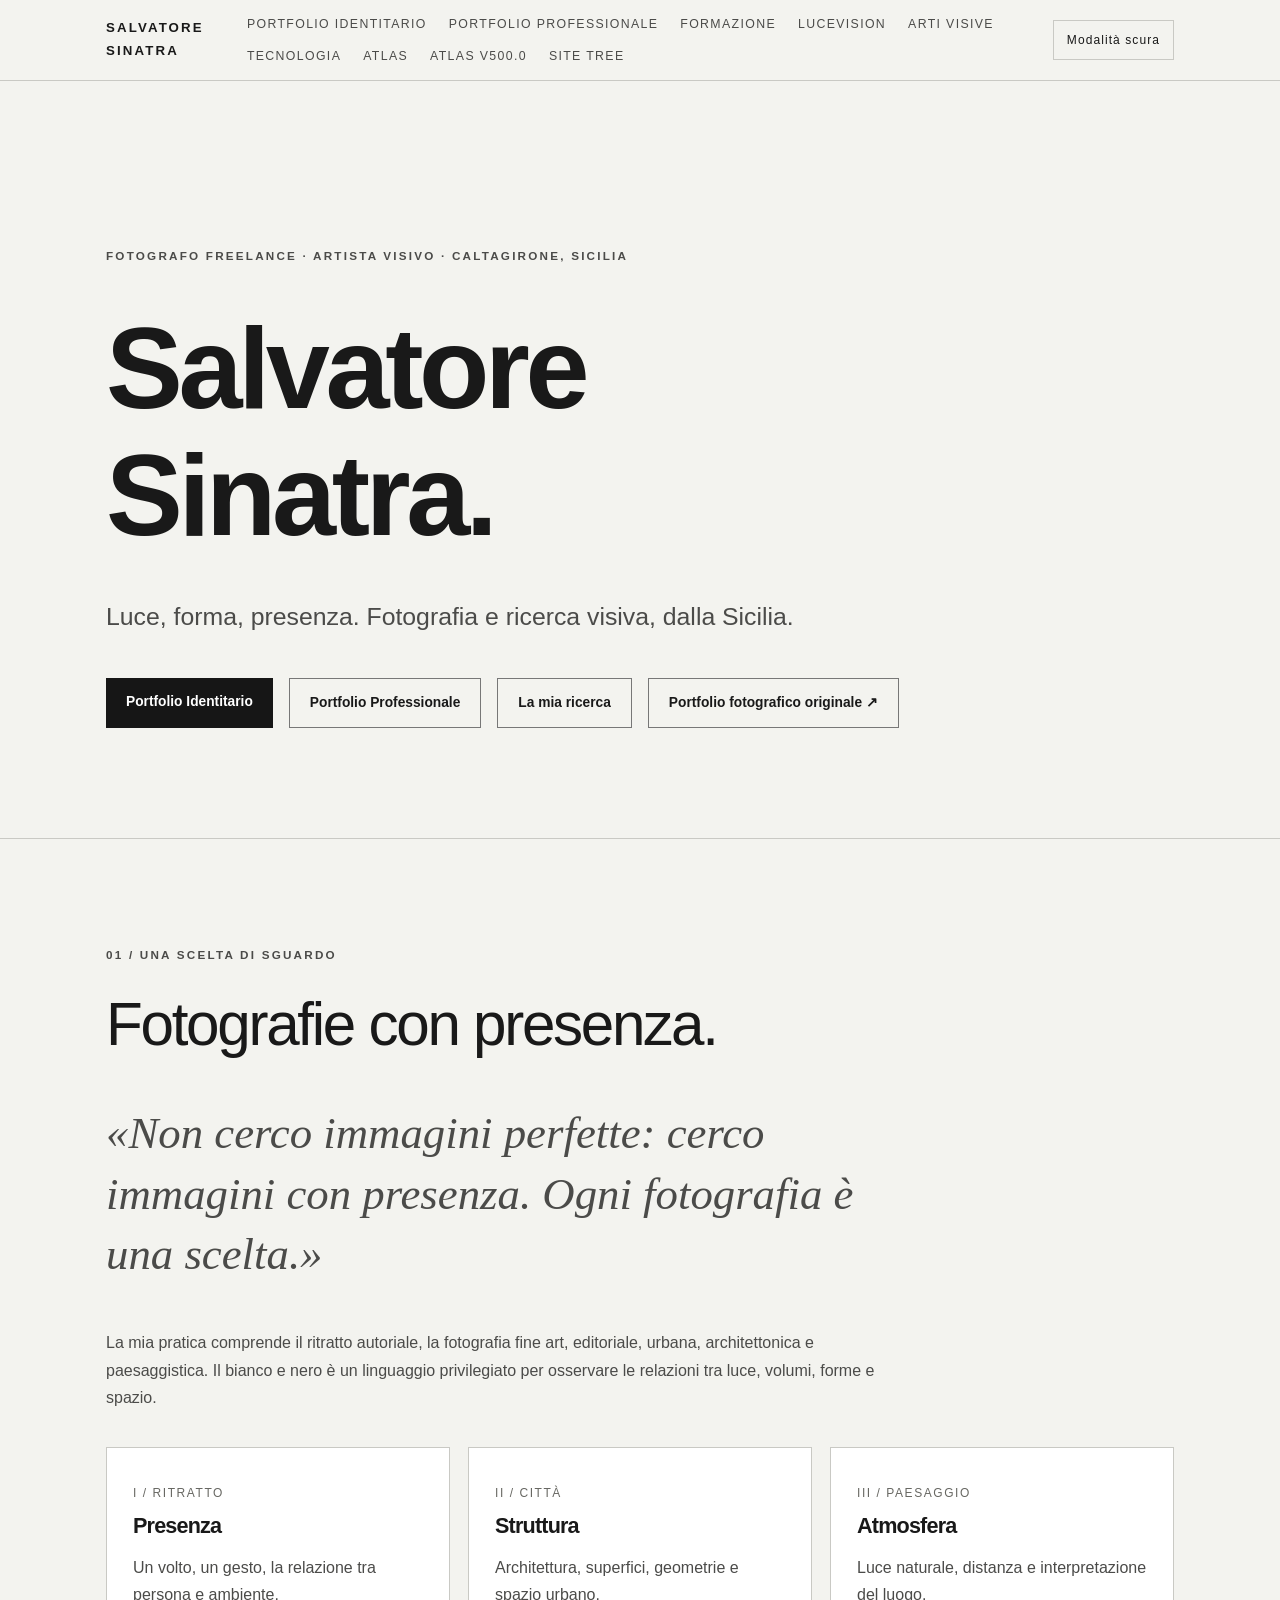
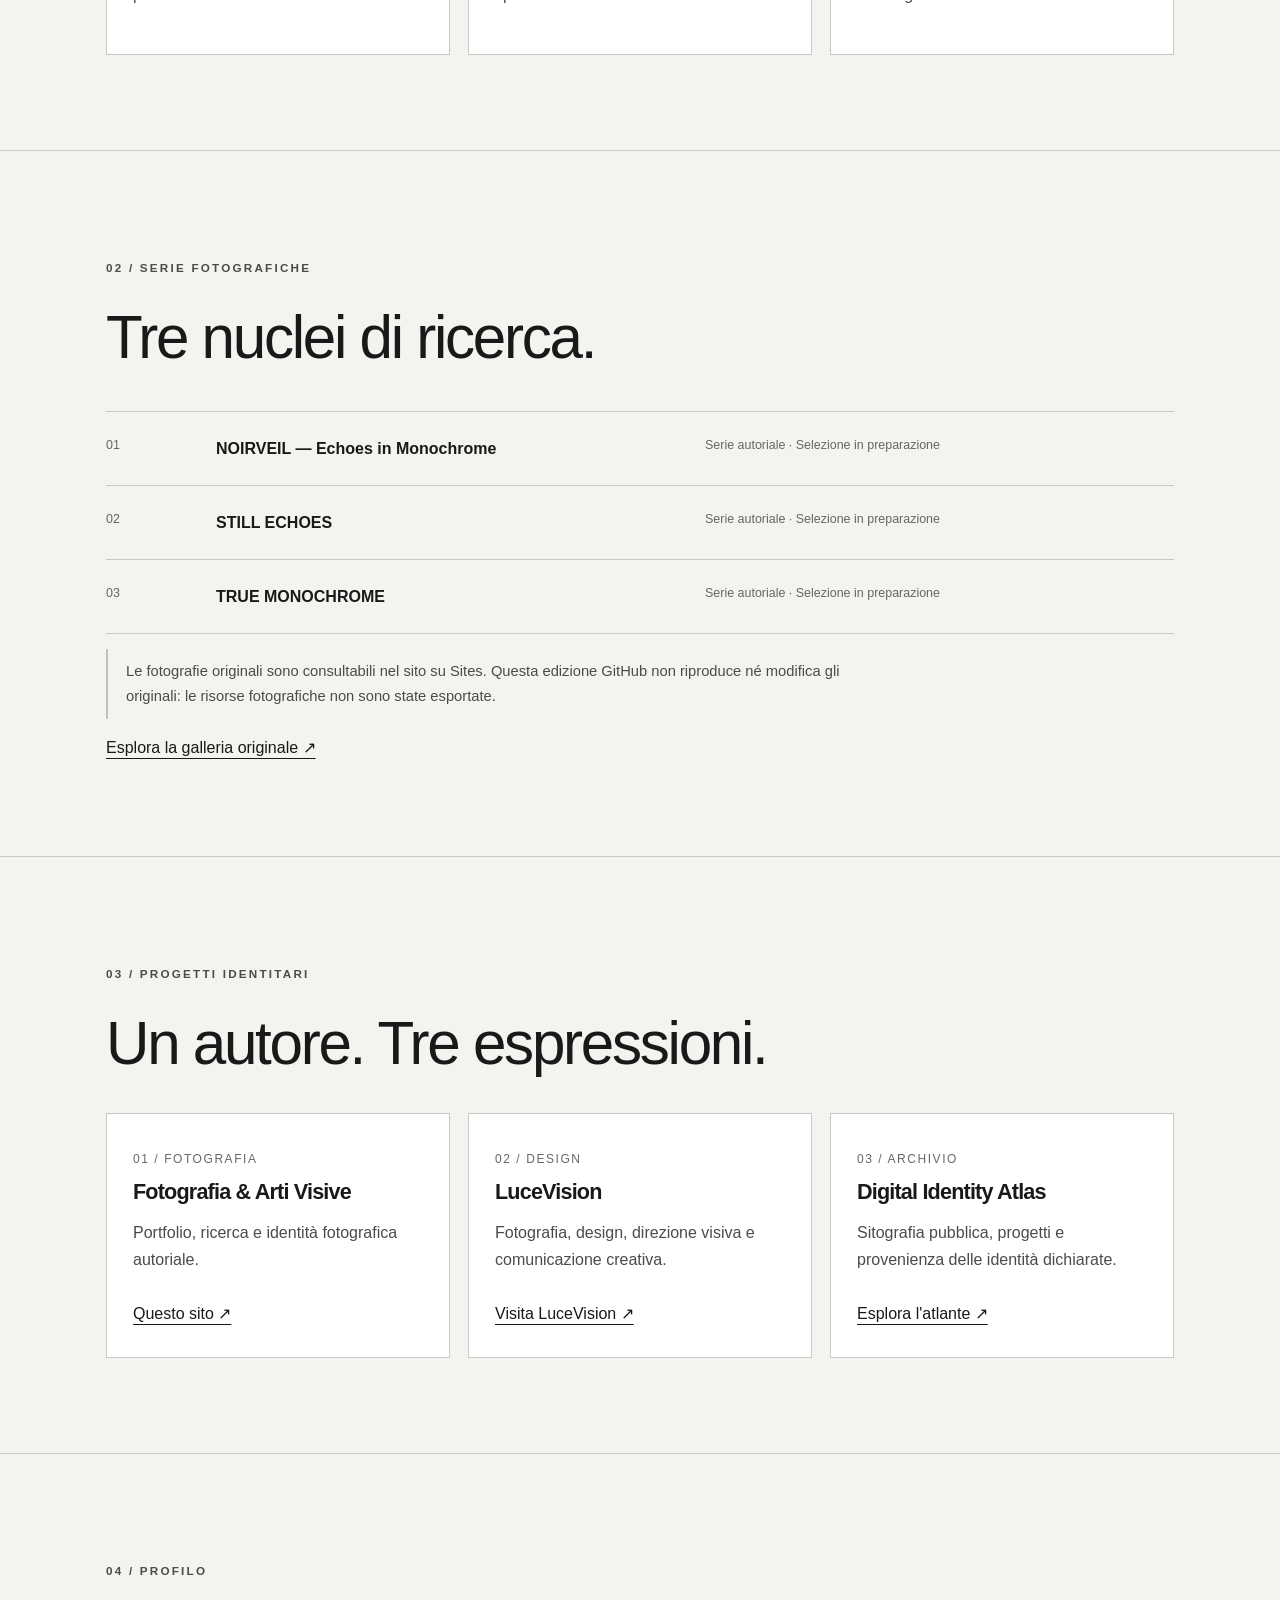
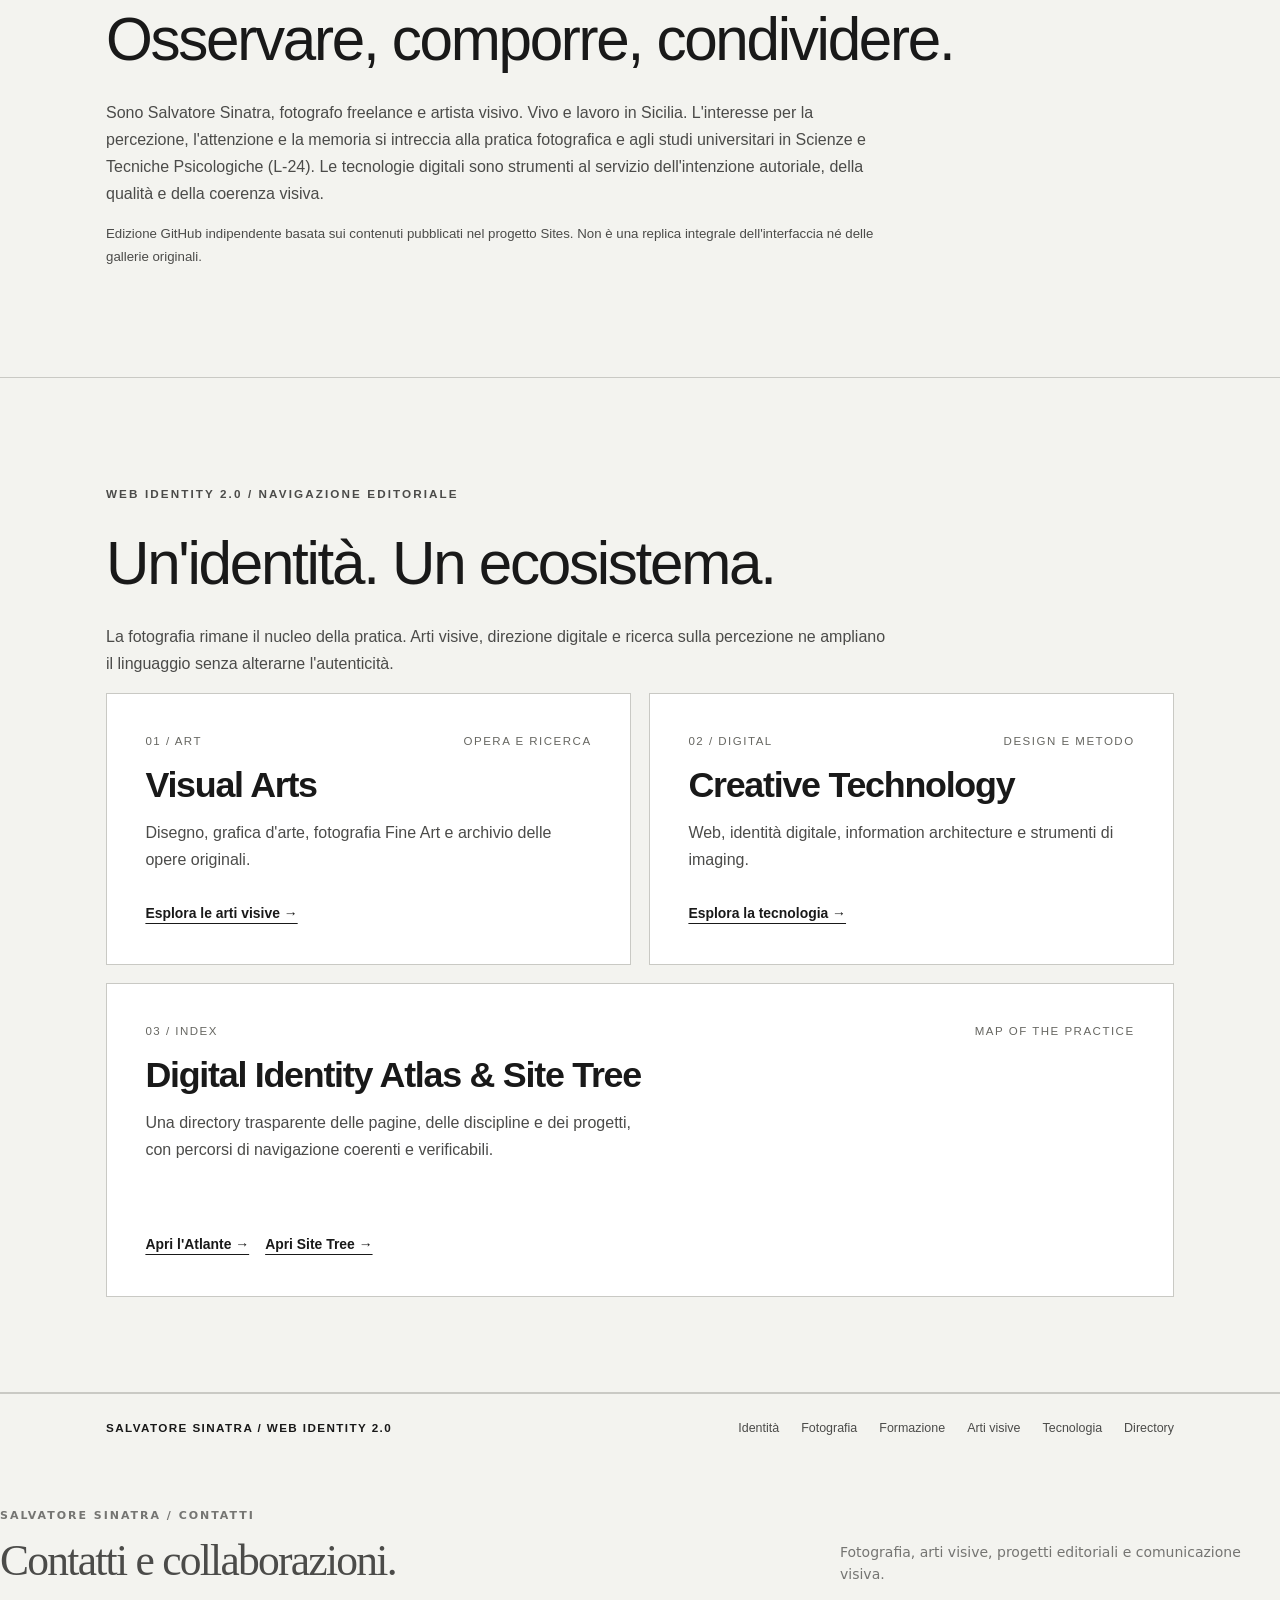
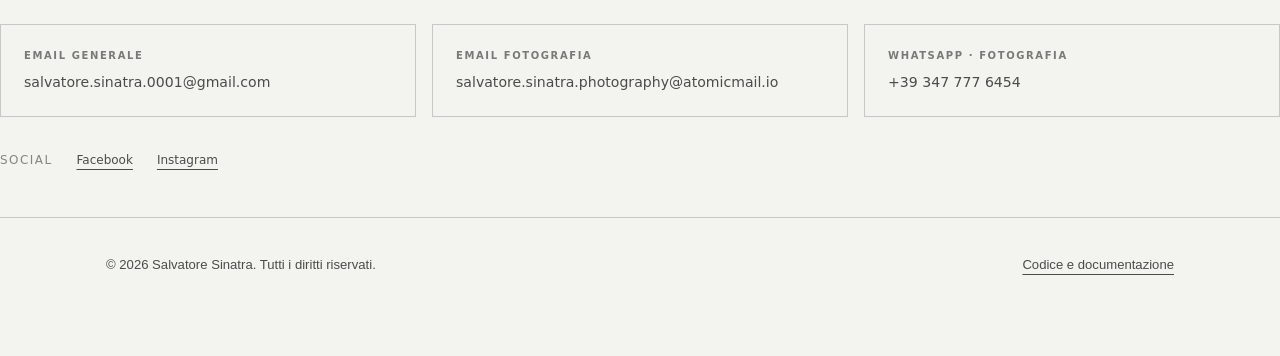
==== commit 471c3331: "Keep public social references limited to official Facebook and Instagram" ====
--- a/docs/index.html
+++ b/docs/index.html
@@ -1,4 +1,4 @@
-<!doctype html><html lang="it"><head><meta charset="utf-8"><meta name="viewport" content="width=device-width,initial-scale=1"><meta name="description" content="Salvatore Sinatra, fotografo freelance e artista visivo a Caltagirone, Sicilia. Esplora identità, fotografia fine art, portfolio professionale e ricerca visiva."><meta name="theme-color" content="#0a0a0a"><meta name="robots" content="index,follow"><link rel="canonical" href="https://salvatoresinatra0001-ux.github.io/salvatore-sinatra-web/"><meta property="og:type" content="website"><meta property="og:title" content="Salvatore Sinatra | Fotografo e artista visivo in Sicilia"><meta property="og:description" content="Salvatore Sinatra, fotografo freelance e artista visivo a Caltagirone, Sicilia. Esplora identità, fotografia fine art, portfolio professionale e ricerca visiva."><title>Salvatore Sinatra | Fotografo e artista visivo in Sicilia</title><link rel="stylesheet" href="assets/style.css"><link rel="stylesheet" href="assets/identity-v2.css"><script src="assets/identity-v2.js" defer></script><meta name="author" content="Salvatore Sinatra"><meta name="referrer" content="strict-origin-when-cross-origin"><meta property="og:locale" content="it_IT"><meta property="og:site_name" content="Salvatore Sinatra"><meta property="og:url" content="https://salvatoresinatra0001-ux.github.io/salvatore-sinatra-web/"><meta name="twitter:card" content="summary"><meta name="twitter:title" content="Salvatore Sinatra | Fotografo e artista visivo in Sicilia"><meta name="twitter:description" content="Salvatore Sinatra, fotografo freelance e artista visivo a Caltagirone, Sicilia. Esplora identità, fotografia fine art, portfolio professionale e ricerca visiva."><script type="application/ld+json">{"@context":"https://schema.org","@graph":[{"@type":"Person","@id":"https://salvatoresinatra0001-ux.github.io/salvatore-sinatra-web/#salvatore-sinatra","name":"Salvatore Sinatra","url":"https://salvatoresinatra0001-ux.github.io/salvatore-sinatra-web/","jobTitle":["Freelance Photographer","Visual Artist"],"description":"Fotografo freelance e artista visivo con base a Caltagirone, Sicilia. Studente universitario L-24 in Scienze e Tecniche Psicologiche.","homeLocation":{"@type":"Place","name":"Caltagirone, Sicilia, Italia"},"knowsAbout":["Fine Art Photography","Editorial Photography","Black and White Photography","Portrait Photography","Visual Arts","Visual Communication"],"sameAs":["https://www.facebook.com/salvatore.sinatra.00.01","https://www.facebook.com/profile.php?id=","https://www.instagram.com/salvatoresinatraofficial/","https://github.com/salvatoresinatra0001-ux"]},{"@type":"WebSite","@id":"https://salvatoresinatra0001-ux.github.io/salvatore-sinatra-web/#website","url":"https://salvatoresinatra0001-ux.github.io/salvatore-sinatra-web/","name":"Salvatore Sinatra | Fotografo e artista visivo in Sicilia","description":"Salvatore Sinatra, fotografo freelance e artista visivo a Caltagirone, Sicilia. Esplora identità, fotografia fine art, portfolio professionale e ricerca visiva.","inLanguage":"it-IT","about":{"@id":"https://salvatoresinatra0001-ux.github.io/salvatore-sinatra-web/#salvatore-sinatra"},"isPartOf":{"@id":"https://salvatoresinatra0001-ux.github.io/salvatore-sinatra-web/#website"}}]}</script><link rel="icon" type="image/svg+xml" href="favicon.svg"><meta name="design-system-version" content="10.0"><style id="ss-design-system-v10">:root{--ss10-black:#080808;--ss10-white:#f5f5f2;--ss10-muted:#a8a8a4;--ss10-border:#3b3b3b}html{scroll-behavior:smooth}body{font-kerning:normal;-webkit-font-smoothing:antialiased}img{max-width:100%;height:auto}img:not([width]):not([height]){object-fit:contain}a,button{transition:color .2s ease,border-color .2s ease,background-color .2s ease}a:focus-visible,button:focus-visible{outline:2px solid currentColor;outline-offset:4px}h1,h2,h3{text-wrap:balance}p{overflow-wrap:break-word}main{min-width:0}@media(prefers-reduced-motion:reduce){*,*::before,*::after{scroll-behavior:auto!important;animation-duration:.01ms!important;transition-duration:.01ms!important}}@media(max-width:600px){body{overflow-x:hidden}nav{max-width:100%;flex-wrap:wrap}}.ss-v10-signature{font:500 10px/1.5 system-ui,sans-serif;letter-spacing:.2em;text-transform:uppercase;opacity:.65}.ss-v10-links{display:flex;gap:16px;flex-wrap:wrap;align-items:center;justify-content:center;padding:18px 5%;border-top:1px solid currentColor;font:500 11px/1.6 system-ui,sans-serif;letter-spacing:.1em;text-transform:uppercase}.ss-v10-links a{text-decoration:underline;text-underline-offset:4px}.ss-v10-links a:hover{opacity:.65}</style><link rel="stylesheet" href="assets/ss-contact-footer.css"></head><body><a href="#contenuto" class="skip">Vai al contenuto</a><header class="site-header"><div class="wrap bar"><a class="wordmark" href="index.html">Salvatore Sinatra</a><nav class="nav" aria-label="Navigazione principale"><a href="identity/">Portfolio Identitario</a><a href="professional/">Portfolio Professionale</a><a href="academic/">Formazione</a><a href="lucevision/">LuceVision</a><a href="visual-arts/">Arti visive</a><a href="creative-technology/">Tecnologia</a><a href="identity-atlas/">Atlas</a><a href="identity-atlas-v500/">Atlas V500.0</a><a href="site-tree/">Site Tree</a></nav><button class="theme-toggle" data-identity-theme-toggle type="button" aria-pressed="false">Modalità chiara</button></div></header><main id="contenuto">
+<!doctype html><html lang="it"><head><meta charset="utf-8"><meta name="viewport" content="width=device-width,initial-scale=1"><meta name="description" content="Salvatore Sinatra, fotografo freelance e artista visivo a Caltagirone, Sicilia. Esplora identità, fotografia fine art, portfolio professionale e ricerca visiva."><meta name="theme-color" content="#0a0a0a"><meta name="robots" content="index,follow"><link rel="canonical" href="https://salvatoresinatra0001-ux.github.io/salvatore-sinatra-web/"><meta property="og:type" content="website"><meta property="og:title" content="Salvatore Sinatra | Fotografo e artista visivo in Sicilia"><meta property="og:description" content="Salvatore Sinatra, fotografo freelance e artista visivo a Caltagirone, Sicilia. Esplora identità, fotografia fine art, portfolio professionale e ricerca visiva."><title>Salvatore Sinatra | Fotografo e artista visivo in Sicilia</title><link rel="stylesheet" href="assets/style.css"><link rel="stylesheet" href="assets/identity-v2.css"><script src="assets/identity-v2.js" defer></script><meta name="author" content="Salvatore Sinatra"><meta name="referrer" content="strict-origin-when-cross-origin"><meta property="og:locale" content="it_IT"><meta property="og:site_name" content="Salvatore Sinatra"><meta property="og:url" content="https://salvatoresinatra0001-ux.github.io/salvatore-sinatra-web/"><meta name="twitter:card" content="summary"><meta name="twitter:title" content="Salvatore Sinatra | Fotografo e artista visivo in Sicilia"><meta name="twitter:description" content="Salvatore Sinatra, fotografo freelance e artista visivo a Caltagirone, Sicilia. Esplora identità, fotografia fine art, portfolio professionale e ricerca visiva."><script type="application/ld+json">{"@context":"https://schema.org","@graph":[{"@type":"Person","@id":"https://salvatoresinatra0001-ux.github.io/salvatore-sinatra-web/#salvatore-sinatra","name":"Salvatore Sinatra","url":"https://salvatoresinatra0001-ux.github.io/salvatore-sinatra-web/","jobTitle":["Freelance Photographer","Visual Artist"],"description":"Fotografo freelance e artista visivo con base a Caltagirone, Sicilia. Studente universitario L-24 in Scienze e Tecniche Psicologiche.","homeLocation":{"@type":"Place","name":"Caltagirone, Sicilia, Italia"},"knowsAbout":["Fine Art Photography","Editorial Photography","Black and White Photography","Portrait Photography","Visual Arts","Visual Communication"],"sameAs":["https://www.facebook.com/profile.php?id=61594648539977","https://www.instagram.com/salvatoresinatraofficial/","https://github.com/salvatoresinatra0001-ux"]},{"@type":"WebSite","@id":"https://salvatoresinatra0001-ux.github.io/salvatore-sinatra-web/#website","url":"https://salvatoresinatra0001-ux.github.io/salvatore-sinatra-web/","name":"Salvatore Sinatra | Fotografo e artista visivo in Sicilia","description":"Salvatore Sinatra, fotografo freelance e artista visivo a Caltagirone, Sicilia. Esplora identità, fotografia fine art, portfolio professionale e ricerca visiva.","inLanguage":"it-IT","about":{"@id":"https://salvatoresinatra0001-ux.github.io/salvatore-sinatra-web/#salvatore-sinatra"},"isPartOf":{"@id":"https://salvatoresinatra0001-ux.github.io/salvatore-sinatra-web/#website"}}]}</script><link rel="icon" type="image/svg+xml" href="favicon.svg"><meta name="design-system-version" content="10.0"><style id="ss-design-system-v10">:root{--ss10-black:#080808;--ss10-white:#f5f5f2;--ss10-muted:#a8a8a4;--ss10-border:#3b3b3b}html{scroll-behavior:smooth}body{font-kerning:normal;-webkit-font-smoothing:antialiased}img{max-width:100%;height:auto}img:not([width]):not([height]){object-fit:contain}a,button{transition:color .2s ease,border-color .2s ease,background-color .2s ease}a:focus-visible,button:focus-visible{outline:2px solid currentColor;outline-offset:4px}h1,h2,h3{text-wrap:balance}p{overflow-wrap:break-word}main{min-width:0}@media(prefers-reduced-motion:reduce){*,*::before,*::after{scroll-behavior:auto!important;animation-duration:.01ms!important;transition-duration:.01ms!important}}@media(max-width:600px){body{overflow-x:hidden}nav{max-width:100%;flex-wrap:wrap}}.ss-v10-signature{font:500 10px/1.5 system-ui,sans-serif;letter-spacing:.2em;text-transform:uppercase;opacity:.65}.ss-v10-links{display:flex;gap:16px;flex-wrap:wrap;align-items:center;justify-content:center;padding:18px 5%;border-top:1px solid currentColor;font:500 11px/1.6 system-ui,sans-serif;letter-spacing:.1em;text-transform:uppercase}.ss-v10-links a{text-decoration:underline;text-underline-offset:4px}.ss-v10-links a:hover{opacity:.65}</style><link rel="stylesheet" href="assets/ss-contact-footer.css"></head><body><a href="#contenuto" class="skip">Vai al contenuto</a><header class="site-header"><div class="wrap bar"><a class="wordmark" href="index.html">Salvatore Sinatra</a><nav class="nav" aria-label="Navigazione principale"><a href="identity/">Portfolio Identitario</a><a href="professional/">Portfolio Professionale</a><a href="academic/">Formazione</a><a href="lucevision/">LuceVision</a><a href="visual-arts/">Arti visive</a><a href="creative-technology/">Tecnologia</a><a href="identity-atlas/">Atlas</a><a href="identity-atlas-v500/">Atlas V500.0</a><a href="site-tree/">Site Tree</a></nav><button class="theme-toggle" data-identity-theme-toggle type="button" aria-pressed="false">Modalità chiara</button></div></header><main id="contenuto">
 <section class="hero"><div class="wrap"><p class="eyebrow">Fotografo freelance · Artista visivo · Caltagirone, Sicilia</p><h1>Salvatore<br>Sinatra<span aria-hidden="true">.</span></h1><p class="lead">Luce, forma, presenza. Fotografia e ricerca visiva, dalla Sicilia.</p><div class="actions"><a class="action" href="identity/">Portfolio Identitario</a><a class="action action-secondary" href="professional/">Portfolio Professionale</a><a class="action action-secondary" href="#fotografia">La mia ricerca</a><a class="action action-secondary" href="https://salvatore-sinatra.free-trail-0346.chatgpt.site" target="_blank" rel="noopener noreferrer">Portfolio fotografico originale ↗</a></div></div></section>
 <section id="fotografia" class="section"><div class="wrap"><p class="eyebrow">01 / Una scelta di sguardo</p><h2>Fotografie con presenza.</h2><p class="statement">«Non cerco immagini perfette: cerco immagini con presenza. Ogni fotografia è una scelta.»</p><p>La mia pratica comprende il ritratto autoriale, la fotografia fine art, editoriale, urbana, architettonica e paesaggistica. Il bianco e nero è un linguaggio privilegiato per osservare le relazioni tra luce, volumi, forme e spazio.</p><div class="columns"><article class="panel"><span class="index">I / RITRATTO</span><h3>Presenza</h3><p>Un volto, un gesto, la relazione tra persona e ambiente.</p></article><article class="panel"><span class="index">II / CITTÀ</span><h3>Struttura</h3><p>Architettura, superfici, geometrie e spazio urbano.</p></article><article class="panel"><span class="index">III / PAESAGGIO</span><h3>Atmosfera</h3><p>Luce naturale, distanza e interpretazione del luogo.</p></article></div></div></section>
 <section class="section"><div class="wrap"><p class="eyebrow">02 / Serie fotografiche</p><h2>Tre nuclei di ricerca.</h2><div class="list-rows"><div class="list-row"><span>01</span><strong>NOIRVEIL — Echoes in Monochrome</strong><span>Serie autoriale · Selezione in preparazione</span></div><div class="list-row"><span>02</span><strong>STILL ECHOES</strong><span>Serie autoriale · Selezione in preparazione</span></div><div class="list-row"><span>03</span><strong>TRUE MONOCHROME</strong><span>Serie autoriale · Selezione in preparazione</span></div></div><p class="note">Le fotografie originali sono consultabili nel sito su Sites. Questa edizione GitHub non riproduce né modifica gli originali: le risorse fotografiche non sono state esportate.</p><a href="https://salvatore-sinatra.free-trail-0346.chatgpt.site" target="_blank" rel="noopener noreferrer">Esplora la galleria originale ↗</a></div></section>
@@ -26,8 +26,8 @@
     </div>
     <nav class="ss-contact-footer__social" aria-label="Profili social ufficiali">
       <span class="ss-contact-footer__social-label">Social</span>
-      <a href="https://www.facebook.com/salvatore.sinatra.00.01" target="_blank" rel="noopener noreferrer">Facebook</a>
+      <a href="https://www.facebook.com/profile.php?id=61594648539977" target="_blank" rel="noopener noreferrer">Facebook</a>
       <a href="https://www.instagram.com/salvatoresinatraofficial/" target="_blank" rel="noopener noreferrer">Instagram</a>
     </nav>
   </section>
-<div class="wrap flex"><span>© 2026 Salvatore Sinatra. Tutti i diritti riservati.</span><div class="foot-links"><official-social-links></official-social-links><script src="assets/official-social-links.js" defer></script><a href="https://github.com/salvatoresinatra0001-ux/salvatore-sinatra-web" target="_blank" rel="noopener noreferrer">Codice e documentazione</a></div></div></footer></body></html>+<div class="wrap flex"><span>© 2026 Salvatore Sinatra. Tutti i diritti riservati.</span><div class="foot-links"><a href="https://github.com/salvatoresinatra0001-ux/salvatore-sinatra-web" target="_blank" rel="noopener noreferrer">Codice e documentazione</a></div></div></footer></body></html>
